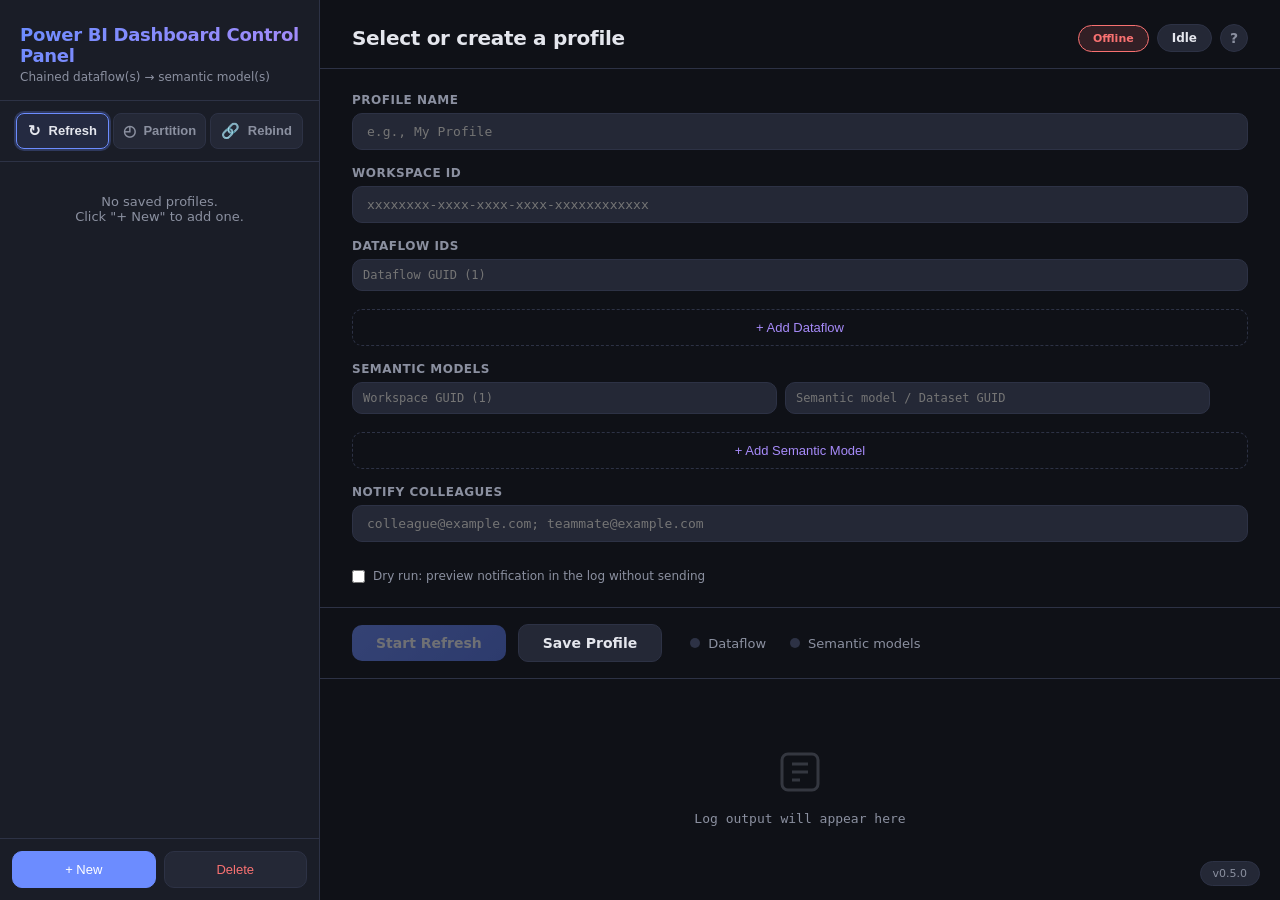
==== index.html @ 2ff7e124 "Initial release: Power BI refresh and rebind control panel Local control panel for Power BI workspac" ====
<!DOCTYPE html>
<html lang="en">
<head>
<meta charset="UTF-8">
<meta name="viewport" content="width=device-width, initial-scale=1.0">
<title>Power BI Dashboard Control Panel</title>
<link rel="icon" type="image/png" sizes="32x32" href="favicon.png">
<link rel="shortcut icon" href="favicon.ico">
<style>
  :root {
    --bg: #0f1117;
    --surface: #1a1d27;
    --surface2: #242836;
    --border: #2d3245;
    --text: #e4e6ed;
    --text2: #8b90a0;
    --accent: #6c8cff;
    --accent-glow: rgba(108,140,255,0.25);
    --accent2: #a78bfa;
    --accent2-glow: rgba(167,139,250,0.25);
    --green: #4ade80;
    --red: #f87171;
    --yellow: #fbbf24;
    --radius: 10px;
    --font: -apple-system, BlinkMacSystemFont, 'Segoe UI', system-ui, sans-serif;
  }
  * { margin:0; padding:0; box-sizing:border-box; }
  body {
    background: var(--bg); color: var(--text); font-family: var(--font);
    height: 100vh; display: flex; overflow: hidden;
  }

  /* Sidebar */
  .sidebar {
    width: 320px; background: var(--surface); border-right: 1px solid var(--border);
    display: flex; flex-direction: column; flex-shrink: 0;
  }
  .sidebar-header {
    padding: 24px 20px 16px; border-bottom: 1px solid var(--border);
  }
  .sidebar-header h1 {
    font-size: 18px; font-weight: 700; letter-spacing: -0.3px;
    background: linear-gradient(135deg, var(--accent), var(--accent2));
    -webkit-background-clip: text; -webkit-text-fill-color: transparent; background-clip: text;
  }
  .sidebar-header p { font-size: 12px; color: var(--text2); margin-top: 4px; }

  /* Tab toggle pills */
  .tab-toggle {
    display: flex; gap: 4px; padding: 12px 16px; border-bottom: 1px solid var(--border);
    background: var(--surface);
  }
  .tab-pill {
    flex: 1; padding: 8px 0; border-radius: 8px; border: 1px solid var(--border);
    background: var(--surface2); color: var(--text2); cursor: pointer;
    font-size: 13px; font-weight: 600; text-align: center;
    transition: all 0.2s;
  }
  .tab-pill:hover { border-color: var(--accent); color: var(--text); }
  .tab-pill.active {
    border-color: var(--accent); background: rgba(108,140,255,0.12); color: var(--text);
    box-shadow: 0 0 0 2px var(--accent-glow);
  }
  .tab-pill.rebind.active {
    border-color: var(--accent2); background: rgba(167,139,250,0.12);
    box-shadow: 0 0 0 2px var(--accent2-glow);
  }
  .tab-pill.partition.active {
    border-color: var(--green); background: rgba(74,222,128,0.10); color: var(--text);
    box-shadow: 0 0 0 2px rgba(74,222,128,0.20);
  }
  .tab-pill .pill-icon { font-size: 15px; margin-right: 4px; vertical-align: -1px; }

  .profile-list {
    flex: 1; overflow-y: auto; padding: 12px;
  }
  .profile-card {
    background: var(--surface2); border: 1px solid var(--border); border-radius: var(--radius);
    padding: 14px; margin-bottom: 8px; cursor: pointer; transition: all 0.15s;
  }
  .profile-card:hover { border-color: var(--accent); background: #262b3a; }
  .profile-card.selected { border-color: var(--accent); box-shadow: 0 0 0 2px var(--accent-glow); }
  .profile-card .name { font-weight: 600; font-size: 14px; margin-bottom: 6px; }
  .profile-card .ids { font-size: 11px; color: var(--text2); font-family: 'SF Mono', 'Consolas', monospace; }
  .profile-card .ids span { display: block; overflow: hidden; text-overflow: ellipsis; }

  .sidebar-actions { padding: 12px; border-top: 1px solid var(--border); display: flex; gap: 8px; }
  .sidebar-actions button {
    flex: 1; padding: 10px; border: 1px solid var(--border); border-radius: var(--radius);
    background: var(--surface2); color: var(--text); cursor: pointer; font-size: 13px; font-weight: 500;
    transition: all 0.15s;
  }
  .sidebar-actions button:hover { border-color: var(--accent); }
  .sidebar-actions button.primary { background: var(--accent); border-color: var(--accent); color: #fff; }
  .sidebar-actions button.primary:hover { filter: brightness(1.1); }
  .sidebar-actions button.danger { color: var(--red); }
  .sidebar-actions button.danger:hover { border-color: var(--red); background: rgba(248,113,113,0.1); }

  .sidebar-rebind-info {
    flex: 1; padding: 20px; color: var(--text2); font-size: 13px; line-height: 1.6;
    overflow-y: auto;
  }
  .sidebar-rebind-info h4 { color: var(--accent2); font-size: 13px; margin-bottom: 8px; text-transform: uppercase; letter-spacing: 0.5px; }
  .sidebar-rebind-info p { margin-bottom: 10px; }
  .sidebar-rebind-info code { background: var(--surface2); padding: 1px 5px; border-radius: 4px; font-size: 12px; }

  /* Main */
  .main {
    flex: 1; display: flex; flex-direction: column; overflow: hidden;
  }
  .main-header {
    padding: 24px 32px 16px; border-bottom: 1px solid var(--border);
    display: flex; align-items: center; justify-content: space-between;
  }
  .main-header h2 { font-size: 20px; font-weight: 600; letter-spacing: -0.3px; }
  .main-header.rebind h2 { color: var(--accent2); }
  .status-badge {
    padding: 6px 14px; border-radius: 20px; font-size: 12px; font-weight: 600;
    background: var(--surface2); border: 1px solid var(--border);
    transition: all 0.2s;
  }
  .status-badge.running { background: rgba(108,140,255,0.15); border-color: var(--accent); color: var(--accent); }
  .status-badge.done { background: rgba(74,222,128,0.15); border-color: var(--green); color: var(--green); }
  .status-badge.failed { background: rgba(248,113,113,0.15); border-color: var(--red); color: var(--red); }

  /* Auth banner */
  .auth-banner {
    padding: 12px 32px; background: rgba(248,113,113,0.1); border-bottom: 1px solid var(--red);
    color: var(--red); font-size: 13px; align-items: center; gap: 16px;
  }
  .auth-banner button {
    margin-left: auto; padding: 7px 12px; border-radius: 8px; border: 1px solid var(--red);
    background: transparent; color: var(--red); cursor: pointer; font-weight: 600;
  }
  .auth-banner button:hover { background: rgba(248,113,113,0.12); }
  .auth-banner button:disabled { opacity: 0.55; cursor: wait; }

  /* Form */
  .form-area {
    padding: 24px 32px; display: grid; grid-template-columns: 1fr 1fr; gap: 16px 24px;
    border-bottom: 1px solid var(--border);
  }
  .form-group { display: flex; flex-direction: column; gap: 6px; }
  .form-group.full { grid-column: 1 / -1; }
  .form-group label { font-size: 12px; font-weight: 600; color: var(--text2); text-transform: uppercase; letter-spacing: 0.5px; }
  .form-group input {
    padding: 10px 14px; background: var(--surface2); border: 1px solid var(--border);
    border-radius: var(--radius); color: var(--text); font-size: 13px;
    font-family: 'SF Mono','Consolas',monospace;
    transition: border-color 0.15s;
  }
  .form-group input:focus { outline: none; border-color: var(--accent); box-shadow: 0 0 0 3px var(--accent-glow); }
  .form-group input.invalid { border-color: var(--red); box-shadow: 0 0 0 3px rgba(248,113,113,0.2); }
  .form-group input.valid { border-color: var(--green); }
  .form-group textarea {
    min-height: 104px; resize: vertical; padding: 10px 14px; background: var(--surface2);
    border: 1px solid var(--border); border-radius: var(--radius); color: var(--text);
    font-size: 13px; font-family: 'SF Mono','Consolas',monospace;
  }
  .form-group textarea:focus { outline: none; border-color: var(--green); box-shadow: 0 0 0 3px rgba(74,222,128,0.15); }
  .partition-state { padding: 12px 32px; border-bottom: 1px solid var(--border); color: var(--text2); font-size: 12px; line-height: 1.55; }
  .partition-state strong { color: var(--text); }
  .form-group .field-error { font-size: 11px; color: var(--red); min-height: 15px; }
  .form-group select {
    padding: 10px 14px; background: var(--surface2); border: 1px solid var(--border);
    border-radius: var(--radius); color: var(--text); font-size: 13px;
    font-family: var(--font); transition: border-color 0.15s; cursor: pointer;
  }
  .form-group select:focus { outline: none; border-color: var(--accent2); box-shadow: 0 0 0 3px var(--accent2-glow); }

  /* Mapping rows */
  .mapping-row {
    display: grid; grid-template-columns: 120px 1fr 28px 1fr 36px; gap: 8px;
    align-items: start; padding: 12px; background: var(--surface2);
    border: 1px solid var(--border); border-radius: var(--radius);
    margin-bottom: 8px; transition: all 0.15s;
  }
  .mapping-row:hover { border-color: var(--accent2); }
  .mapping-row .form-group { gap: 4px; }
  .mapping-row .form-group label { font-size: 10px; }
  .mapping-row .form-group input { font-size: 12px; padding: 8px 10px; }
  .mapping-row .form-group select { font-size: 12px; padding: 8px 10px; }
  .btn-row-remove {
    width: 36px; height: 36px; align-self: center; margin-top: 16px;
    border: 1px solid var(--border); border-radius: var(--radius);
    background: var(--surface); color: var(--red); cursor: pointer;
    font-size: 16px; display: flex; align-items: center; justify-content: center;
    transition: all 0.15s;
  }
  .btn-row-remove:hover { border-color: var(--red); background: rgba(248,113,113,0.1); }
  .btn-row-swap {
    width: 28px; height: 28px; align-self: center; margin-top: 16px;
    border: 1px solid var(--border); border-radius: 6px;
    background: var(--surface); color: var(--accent2); cursor: pointer;
    font-size: 14px; display: flex; align-items: center; justify-content: center;
    transition: all 0.15s; padding: 0;
  }
  .btn-row-swap:hover { border-color: var(--accent2); background: rgba(167,139,250,0.12); }

  .btn-add-mapping {
    padding: 10px 18px; border: 1px dashed var(--border); border-radius: var(--radius);
    background: transparent; color: var(--accent2); cursor: pointer;
    font-size: 13px; font-weight: 500; transition: all 0.15s;
    width: 100%; text-align: center;
  }
  .btn-add-mapping:hover { border-color: var(--accent2); background: rgba(167,139,250,0.06); }

  /* Dataflow rows */
  .df-row {
    display: flex; gap: 8px; align-items: center; margin-bottom: 6px;
  }
  .df-row input {
    flex: 1; padding: 8px 10px; background: var(--surface2); border: 1px solid var(--border);
    border-radius: var(--radius); color: var(--text); font-size: 12px;
    font-family: 'SF Mono','Consolas',monospace;
    transition: border-color 0.15s;
  }
  .df-row input:focus { outline: none; border-color: var(--accent); box-shadow: 0 0 0 3px var(--accent-glow); }
  .df-row .btn-row-remove {
    width: 30px; height: 30px; margin-top: 0; flex-shrink: 0;
  }
  .semantic-row {
    display: grid; grid-template-columns: 1fr 1fr 30px; gap: 8px; align-items: center; margin-bottom: 6px;
  }
  .semantic-row input {
    min-width: 0; padding: 8px 10px; background: var(--surface2); border: 1px solid var(--border);
    border-radius: var(--radius); color: var(--text); font-size: 12px;
    font-family: 'SF Mono','Consolas',monospace; transition: border-color 0.15s;
  }
  .semantic-row input:focus { outline: none; border-color: var(--accent); box-shadow: 0 0 0 3px var(--accent-glow); }
  .semantic-row .btn-row-remove { width: 30px; height: 30px; margin-top: 0; }
  .check-row { display:flex; align-items:center; gap:8px; color:var(--text2); font-size:13px; }
  .check-row input { width:auto; padding:0; accent-color:var(--accent); }
  .refresh-item-status { padding: 0 32px 12px; border-bottom: 1px solid var(--border); }
  .refresh-item-status:empty { display:none; }
  .item-status-row { display:flex; align-items:center; gap:8px; padding:5px 0; color:var(--text2); font-size:12px; }
  .item-status-row .dot { width:8px; height:8px; border-radius:50%; background:var(--border); flex:none; }
  .item-status-row .dot.active { background:var(--accent); box-shadow:0 0 6px var(--accent); }
  .item-status-row .dot.done { background:var(--green); }
  .item-status-row .dot.failed { background:var(--red); }
  .email-warning { display:none; margin:12px 32px 0; padding:10px 12px; border:1px solid var(--yellow); border-radius:var(--radius); color:var(--yellow); background:rgba(251,191,36,0.08); font-size:12px; }

  /* Folder picker */
  .folder-picker {
    display: flex; gap: 10px; align-items: center;
  }
  .folder-picker input { flex: 1; }
  .btn-browse {
    padding: 10px 18px; border: 1px solid var(--accent2); border-radius: var(--radius);
    background: transparent; color: var(--accent2); cursor: pointer;
    font-size: 13px; font-weight: 500; transition: all 0.15s; white-space: nowrap;
  }
  .btn-browse:hover { background: rgba(167,139,250,0.1); }

  /* Controls */
  .controls {
    padding: 16px 32px; border-bottom: 1px solid var(--border);
    display: flex; gap: 12px; align-items: center;
  }
  .btn {
    padding: 10px 24px; border: none; border-radius: var(--radius); font-size: 14px;
    font-weight: 600; cursor: pointer; transition: all 0.15s; font-family: var(--font);
  }
  .btn-start {
    background: linear-gradient(135deg, var(--accent), #5b7aee);
    color: #fff; box-shadow: 0 4px 14px var(--accent-glow);
  }
  .btn-start:hover { transform: translateY(-1px); box-shadow: 0 6px 20px var(--accent-glow); }
  .btn-start:disabled { opacity: 0.4; cursor: not-allowed; transform: none; box-shadow: none; }

  .btn-rebind {
    background: linear-gradient(135deg, var(--accent2), #8b5cf6);
    color: #fff; box-shadow: 0 4px 14px var(--accent2-glow);
  }
  .btn-rebind:hover { transform: translateY(-1px); box-shadow: 0 6px 20px var(--accent2-glow); }
  .btn-rebind:disabled { opacity: 0.4; cursor: not-allowed; transform: none; box-shadow: none; }

  .btn-save { background: var(--surface2); color: var(--text); border: 1px solid var(--border); }
  .btn-save:hover { border-color: var(--accent); }
  .btn-save:disabled { opacity: 0.4; cursor: not-allowed; }

  .progress-row {
    display: flex; gap: 24px; margin-left: 16px;
  }
  .progress-step { display: flex; align-items: center; gap: 8px; font-size: 13px; color: var(--text2); }
  .progress-step .dot {
    width: 10px; height: 10px; border-radius: 50%; background: var(--border);
    transition: all 0.3s;
  }
  .progress-step .dot.active { background: var(--accent); box-shadow: 0 0 8px var(--accent); }
  .progress-step .dot.done { background: var(--green); box-shadow: 0 0 8px var(--green); }
  .progress-step .dot.failed { background: var(--red); }
  .progress-step.rebind-step .dot.active { background: var(--accent2); box-shadow: 0 0 8px var(--accent2); }

  /* Logs */
  .logs {
    flex: 1; overflow-y: auto; padding: 16px 32px;
    background: var(--bg); font-family: 'SF Mono','Consolas','Cascadia Code',monospace;
    font-size: 13px; line-height: 1.7;
  }
  .rebind-output {
    flex: 1; min-height: 0; overflow-y: auto;
  }
  #logsRebind {
    height: 240px; min-height: 120px; flex: none;
  }
  .rebind-log-resize-handle {
    flex: 0 0 10px; position: relative; cursor: ns-resize; touch-action: none;
  }
  .rebind-log-resize-handle::before {
    content: ''; position: absolute; left: 32px; right: 32px; top: 4px;
    height: 2px; border-radius: 2px; background: var(--border); transition: background 0.15s;
  }
  .rebind-log-resize-handle:hover::before,
  .rebind-log-resize-handle.dragging::before { background: var(--accent2); }
  .log-entry { display: flex; gap: 12px; padding: 2px 0; }
  .log-time { color: var(--text2); white-space: nowrap; }
  .log-text { color: var(--text); }
  .log-text.success { color: var(--green); }
  .log-text.error { color: var(--red); }
  .log-text.warn { color: var(--yellow); }
  .log-text.highlight { color: var(--accent2); }

  /* Plain-language result card (kept separate from the technical log) */
  .rebind-summary {
    display: none; margin: 6px 32px 18px; padding: 18px 20px;
    background: var(--surface); border: 1px solid var(--border); border-radius: var(--radius);
    box-shadow: 0 10px 30px rgba(0,0,0,0.2);
  }
  .rebind-summary.visible { display: block; }
  .rebind-summary.ready { border-color: var(--accent2); }
  .rebind-summary.success { border-color: var(--green); }
  .rebind-summary.warning { border-color: var(--yellow); }
  .rebind-summary.failed { border-color: var(--red); }
  .rebind-summary-header { display: flex; gap: 12px; align-items: flex-start; }
  .rebind-summary-icon { font-size: 22px; line-height: 1; }
  .rebind-summary h3 { font-size: 16px; margin-bottom: 4px; }
  .rebind-summary-message { color: var(--text2); font-size: 13px; line-height: 1.5; }
  .rebind-summary-stats {
    display: grid; grid-template-columns: repeat(4, minmax(110px, 1fr)); gap: 8px;
    margin-top: 14px;
  }
  .rebind-summary-stat { padding: 10px 12px; background: var(--surface2); border-radius: 8px; }
  .rebind-summary-stat strong { display: block; font-size: 17px; color: var(--text); }
  .rebind-summary-stat span { color: var(--text2); font-size: 11px; }
  .rebind-summary-details { margin-top: 12px; color: var(--text2); font-size: 12px; line-height: 1.6; }
  .rebind-summary-actions { display: flex; gap: 8px; margin-top: 14px; }
  .rebind-summary-actions button { padding: 9px 14px; border-radius: 8px; cursor: pointer; font-weight: 600; }
  .rebind-summary-actions .continue { background: var(--accent2); border: 1px solid var(--accent2); color: white; }
  .rebind-summary-actions .stop { background: transparent; border: 1px solid var(--border); color: var(--text); }
  .rebind-summary-actions button:disabled { opacity: 0.45; cursor: not-allowed; }

  .empty-state {
    display: flex; flex-direction: column; align-items: center; justify-content: center;
    height: 100%; color: var(--text2); gap: 12px;
  }
  .empty-state svg { opacity: 0.3; }

  /* MODAL */
  .modal-overlay {
    position: fixed; inset: 0; background: rgba(0,0,0,0.6); backdrop-filter: blur(4px);
    display: none; align-items: center; justify-content: center; z-index: 100;
  }
  .modal-overlay.open { display: flex; }
  .modal {
    background: var(--surface); border: 1px solid var(--border); border-radius: 14px;
    padding: 28px; width: 480px; max-width: 90vw; box-shadow: 0 20px 60px rgba(0,0,0,0.5);
  }
  .modal h3 { font-size: 18px; margin-bottom: 20px; }
  .modal .form-group { margin-bottom: 14px; }
  .modal .btn-row { display: flex; gap: 10px; justify-content: flex-end; margin-top: 20px; }
  .modal .warn-text { color: var(--yellow); font-size: 13px; margin-bottom: 12px; line-height: 1.5; }
  .modal .summary-stats { font-size: 13px; color: var(--text2); margin-bottom: 16px; line-height: 1.6; }
  .modal .summary-stats strong { color: var(--text); }

  /* Help button */
  .btn-help {
    width: 28px; height: 28px; border-radius: 50%; border: 1px solid var(--border);
    background: var(--surface2); color: var(--text2); cursor: pointer;
    font-size: 14px; font-weight: 700; font-family: var(--font);
    display: flex; align-items: center; justify-content: center;
    transition: all 0.15s;
  }
  .btn-help:hover { border-color: var(--accent); color: var(--text); background: #2d3345; }

  /* Version pill (bottom-right corner) */
  .version-pill {
    position: fixed; bottom: 14px; right: 20px; z-index: 50;
    padding: 5px 12px; border-radius: 14px;
    background: var(--surface2); border: 1px solid var(--border);
    color: var(--text2); font-size: 11px; font-family: var(--font);
    cursor: pointer; transition: all 0.2s;
    user-select: none;
  }
  .version-pill:hover { border-color: var(--accent2); color: var(--accent2); }

  /* Modal wider variant for help content */
  .modal-wide { width: 620px; max-width: 92vw; max-height: 80vh; overflow-y: auto; }
  .modal-wide h4 { color: var(--accent); font-size: 14px; margin: 16px 0 6px; text-transform: uppercase; letter-spacing: 0.5px; }
  .modal-wide h4:first-child { margin-top: 0; }
  .modal-wide p, .modal-wide li { font-size: 13px; color: var(--text2); line-height: 1.7; margin-bottom: 6px; }
  .modal-wide ul { padding-left: 18px; margin-bottom: 10px; }
  .modal-wide code { background: var(--surface2); padding: 1px 6px; border-radius: 4px; font-size: 12px; }
  .modal-wide .changelog-entry { margin-bottom: 10px; padding: 10px 14px; background: var(--surface2); border-radius: 8px; border: 1px solid var(--border); }
  .modal-wide .changelog-entry .ver { font-weight: 700; color: var(--accent2); font-size: 13px; }
  .modal-wide .changelog-entry .date { font-size: 11px; color: var(--text2); margin-left: 8px; }
  .modal-wide .changelog-entry ul { margin-top: 4px; }
</style>
</head>
<body>

<!-- Sidebar -->
<aside class="sidebar">
  <div class="sidebar-header">
    <h1>Power BI Dashboard Control Panel</h1>
    <p id="sidebarSubtitle">Chained dataflow(s) → semantic model(s)</p>
  </div>

  <!-- Tab toggle -->
  <div class="tab-toggle">
    <button class="tab-pill active" id="pillRefresh" onclick="switchTab('refresh')">
      <span class="pill-icon">&#x21BB;</span> Refresh
    </button>
    <button class="tab-pill partition" id="pillPartitionRefresh" onclick="switchTab('partition-refresh')">
      <span class="pill-icon">&#x25F4;</span> Partition
    </button>
    <button class="tab-pill rebind" id="pillRebind" onclick="switchTab('rebind')">
      <span class="pill-icon">&#x1F517;</span> Rebind
    </button>
  </div>

  <!-- Refresh mode: profile list -->
  <div class="profile-list" id="profileList"></div>

  <div class="profile-list" id="partitionRefreshProfileList" style="display:none;"></div>

  <!-- Rebind mode: profile list -->
  <div class="profile-list" id="rebindProfileList" style="display:none;"></div>

  <!-- Rebind mode: info panel -->
  <div class="sidebar-rebind-info" id="rebindInfo" style="display:none;">
    <h4>PBIP Rebind</h4>
    <p>Replace workspace, dataflow, and dataset GUIDs across all <code>.tmdl</code> and <code>.json</code> files in a local PBIP report folder.</p>
    <p><strong>Workflow:</strong></p>
    <p>1. Enter your old→new GUID mappings<br>
       2. Click <strong>Scan</strong> — sees what would change<br>
       3. Review the summary and choose whether to continue with <strong>Apply</strong></p>
    <p style="margin-top:12px;padding:10px;background:rgba(248,113,113,0.08);border-radius:6px;border:1px solid rgba(248,113,113,0.2);">
      Changes are applied in-place. Ensure the project is under version control.
    </p>
  </div>

  <div class="sidebar-actions" id="sidebarActions">
    <button class="primary" onclick="openNewProfile()">+ New</button>
    <button class="danger" onclick="deleteProfile()" id="btnDelete" disabled>Delete</button>
  </div>

  <div class="sidebar-actions" id="partitionRefreshSidebarActions" style="display:none;">
    <button class="primary" onclick="newPartitionRefreshProfile()">+ New</button>
    <button class="danger" onclick="deletePartitionRefreshProfile()" id="btnDeletePartitionRefresh" disabled>Delete</button>
  </div>

  <div class="sidebar-actions" id="rebindSidebarActions" style="display:none;">
    <button class="primary" onclick="openNewRebindProfile()">+ New</button>
    <button class="danger" onclick="deleteRebindProfile()" id="btnDeleteRebind" disabled>Delete</button>
  </div>
</aside>

<!-- Main -->
<main class="main">
  <div class="main-header" id="mainHeader">
    <h2 id="pageTitle">Select or create a profile</h2>
    <div style="display:flex;gap:8px;align-items:center;">
      <span class="status-badge" id="authBadge" style="font-size:11px;">Checking...</span>
      <span class="status-badge" id="statusBadge">Idle</span>
      <button class="btn-help" onclick="openHelp()" title="Справка">?</button>
    </div>
  </div>

  <div class="auth-banner" id="authBanner" style="display:none;">
    <span id="authMessage">&#x26A0; Refresh and Partition Refresh require authentication. Rebind does not.</span>
    <button id="btnAuth" onclick="authenticateRefresh()">Authenticate for Refresh</button>
  </div>

  <!-- Refresh mode form -->
  <div class="form-area" id="formRefresh">
    <div class="form-group full">
      <label>Profile name</label>
      <input type="text" id="profileName" placeholder="e.g., My Profile">
    </div>
    <div class="form-group full">
      <label>Workspace ID</label>
      <input type="text" id="workspaceId" placeholder="xxxxxxxx-xxxx-xxxx-xxxx-xxxxxxxxxxxx">
    </div>
    <div class="form-group full">
      <label>Dataflow IDs</label>
      <div id="dfList"></div>
      <button class="btn-add-mapping" onclick="addDataflow()" style="margin-top:6px;">+ Add Dataflow</button>
    </div>
    <div class="form-group full">
      <label>Semantic models</label>
      <div id="semanticModelList"></div>
      <button class="btn-add-mapping" onclick="addSemanticModel()" style="margin-top:6px;">+ Add Semantic Model</button>
    </div>
    <div class="form-group full">
      <label>Notify colleagues</label>
      <input type="text" id="notifyEmails" placeholder="colleague@example.com; teammate@example.com" oninput="validateNotifyEmails(false)">
      <span class="field-error" id="notifyEmailsError"></span>
      <label class="check-row" style="text-transform:none;letter-spacing:0;font-weight:400;">
        <input type="checkbox" id="emailDryRun"> Dry run: preview notification in the log without sending
      </label>
    </div>
  </div>

  <div class="form-area" id="formPartitionRefresh" style="display:none;">
    <div class="form-group full">
      <label>Profile name</label>
      <input type="text" id="partitionProfileName" placeholder="e.g., Historical sales partitions">
    </div>
    <div class="form-group">
      <label>Workspace ID</label>
      <input type="text" id="partitionWorkspaceId" placeholder="xxxxxxxx-xxxx-xxxx-xxxx-xxxxxxxxxxxx">
    </div>
    <div class="form-group">
      <label>Semantic model / Dataset ID</label>
      <input type="text" id="partitionDatasetId" placeholder="xxxxxxxx-xxxx-xxxx-xxxx-xxxxxxxxxxxx">
    </div>
    <div class="form-group full">
      <label>Exact table name</label>
      <input type="text" id="partitionTableName" placeholder="Exact model table name">
    </div>
    <div class="form-group full">
      <label>Exact partition names (one per line)</label>
      <textarea id="partitionNames" placeholder="2022&#10;2023&#10;2024"></textarea>
      <span class="field-error">Names are sent exactly as entered. Blank and duplicate lines are rejected.</span>
    </div>
  </div>

  <!-- Rebind mode form -->
  <div class="form-area" id="formRebind" style="display:none;">
    <div class="form-group full">
      <label>Profile name</label>
      <input type="text" id="rebindProfileName" placeholder="e.g., MyProject dev → test">
    </div>
    <div class="form-group full">
      <label>Report folder path</label>
      <div class="folder-picker">
        <input type="text" id="reportPath" placeholder="C:\Projects\MyProject" style="flex:1;" oninput="onPathChange()">
      </div>
      <span class="field-error" id="pathError"></span>
    </div>

    <div class="form-group full">
      <label>ID Mappings</label>
      <div id="mappingList"></div>
      <button class="btn-add-mapping" onclick="addMapping()">+ Add Mapping</button>
    </div>
  </div>

  <!-- Refresh controls -->
  <div class="controls" id="controlsRefresh">
    <button class="btn btn-start" id="btnStart" onclick="startRefresh()" disabled>Start Refresh</button>
    <button class="btn btn-save" onclick="saveProfile()">Save Profile</button>
    <div class="progress-row" id="progressRow">
      <div class="progress-step">
        <span class="dot" id="dotDataflow"></span> Dataflow
      </div>
      <div class="progress-step">
        <span class="dot" id="dotDataset"></span> Semantic models
      </div>
    </div>
  </div>
  <div class="email-warning" id="emailWarning"></div>
  <div class="refresh-item-status" id="semanticStatusList"></div>

  <div class="controls" id="controlsPartitionRefresh" style="display:none;">
    <button class="btn btn-start" id="btnStartPartitionRefresh" onclick="startPartitionRefresh()">Start Partition Refresh</button>
    <button class="btn btn-save" onclick="savePartitionRefreshProfile()">Save Profile</button>
    <button class="btn btn-save" onclick="loadPartitionRefreshHistory()">Refresh History</button>
  </div>

  <div class="partition-state" id="partitionRefreshState" style="display:none;">
    No partition refresh request has been loaded. Status checks use GET and never resubmit.
  </div>

  <!-- Rebind controls -->
  <div class="controls" id="controlsRebind" style="display:none;">
    <button class="btn btn-rebind" id="btnScan" onclick="startScan()" disabled>Scan</button>
    <button class="btn btn-rebind" id="btnApply" onclick="startApply()" disabled>Apply</button>
    <button class="btn btn-save" onclick="saveRebindProfile()">Save Profile</button>
    <div class="progress-row">
      <div class="progress-step rebind-step">
        <span class="dot" id="dotScan"></span> Scan
      </div>
      <div class="progress-step rebind-step">
        <span class="dot" id="dotReplace"></span> Replace
      </div>
      <div class="progress-step rebind-step">
        <span class="dot" id="dotVerify"></span> Verify
      </div>
    </div>
  </div>

  <!-- Log panel: Refresh -->
  <div class="logs" id="logsRefresh">
    <div class="empty-state">
      <svg width="48" height="48" viewBox="0 0 24 24" fill="none" stroke="currentColor" stroke-width="1.5"><rect x="3" y="3" width="18" height="18" rx="3"/><line x1="8" y1="8" x2="16" y2="8"/><line x1="8" y1="12" x2="16" y2="12"/><line x1="8" y1="16" x2="12" y2="16"/></svg>
      <span>Log output will appear here</span>
    </div>
  </div>
  <div class="logs" id="logsPartitionRefresh" style="display:none;">
    <div class="empty-state"><span>Partition refresh status and history will appear here</span></div>
  </div>
  <!-- Log panel: Rebind -->
  <div class="rebind-output" id="rebindOutput" style="display:none;">
    <div class="logs" id="logsRebind">
      <div class="empty-state">
        <svg width="48" height="48" viewBox="0 0 24 24" fill="none" stroke="currentColor" stroke-width="1.5"><rect x="3" y="3" width="18" height="18" rx="3"/><line x1="8" y1="8" x2="16" y2="8"/><line x1="8" y1="12" x2="16" y2="12"/><line x1="8" y1="16" x2="12" y2="16"/></svg>
        <span>Log output will appear here</span>
      </div>
    </div>
    <div class="rebind-log-resize-handle" id="rebindLogResizeHandle" role="separator" aria-orientation="horizontal" aria-label="Resize Rebind log"></div>
    <section class="rebind-summary" id="rebindSummary" aria-live="polite">
      <div class="rebind-summary-header">
        <div class="rebind-summary-icon" id="rebindSummaryIcon"></div>
        <div>
          <h3 id="rebindSummaryTitle"></h3>
          <div class="rebind-summary-message" id="rebindSummaryMessage"></div>
        </div>
      </div>
      <div class="rebind-summary-stats" id="rebindSummaryStats"></div>
      <div class="rebind-summary-details" id="rebindSummaryDetails"></div>
      <div class="rebind-summary-actions">
        <button class="continue" id="btnSummaryApply" onclick="startApply()">Continue with Apply</button>
        <button class="stop" id="btnSummaryStop" onclick="declineRebind()">Do not continue</button>
        <button class="stop" id="btnSummaryReset" onclick="resetRebindWorkflow()" style="display:none;">Run another scan</button>
      </div>
    </section>
  </div>
</main>

<!-- Version pill (bottom-right) -->
<div class="version-pill" onclick="openVersion()" title="Версии и изменения">v0.5.0</div>

<!-- Version / Changelog Modal -->
<div class="modal-overlay" id="modalVersion">
  <div class="modal modal-wide">
    <h3>📋 Версии и изменения</h3>
    <div class="changelog-entry">
      <span class="ver">v0.5.0</span><span class="date">21 сентября 2026</span>
      <ul>
        <li>Refresh поддерживает несколько семантических моделей с отдельным статусом каждой</li>
        <li>Добавлены итоговые email-уведомления через Power Automate и безопасный dry run</li>
      </ul>
    </div>
    <div class="changelog-entry">
      <span class="ver">v0.4.0</span><span class="date">4 августа 2026</span>
      <ul>
        <li>Добавлена независимая вкладка Partition Refresh для Enhanced Refresh точных исторических партиций</li>
        <li>Статус принятого запроса и история проверяются без повторной отправки</li>
      </ul>
    </div>
    <div class="changelog-entry">
      <span class="ver">v0.3.0</span><span class="date">14 июля 2026</span>
      <ul>
        <li>Rebind и браузер запускаются без входа; аутентификация требуется только для Refresh</li>
        <li>После Scan и Apply показывается понятное резюме с явным выбором продолжить или остановиться</li>
        <li>Добавлена защита от применения изменённых после Scan параметров и параллельных запусков</li>
      </ul>
    </div>
    <div class="changelog-entry">
      <span class="ver">v0.2.0</span><span class="date">22 июня 2026</span>
      <ul>
        <li>Раздельные логи для вкладок Refresh и Rebind — каждая вкладка ведёт свой журнал</li>
        <li>Исправлено зависание логов при переключении между вкладками во время выполнения задач</li>
        <li>Добавлена кнопка справки (<strong>?</strong>) и окно версий (это окно)</li>
        <li>Справка и описание версий на русском языке</li>
      </ul>
    </div>
    <div class="changelog-entry">
      <span class="ver">v0.1.0</span><span class="date">май 2026</span>
      <ul>
        <li>Первая версия панели управления</li>
        <li><strong>Refresh</strong> — цепочка обновлений Dataflow → Semantic models через Power BI REST API</li>
        <li>Аутентификация через MSAL.PS (Device Code)</li>
      </ul>
    </div>
    <div class="btn-row">
      <button class="btn btn-save" onclick="closeModal('modalVersion')">Закрыть</button>
    </div>
    <div style="margin-top:14px;padding-top:12px;border-top:1px solid var(--border);text-align:center;font-size:12px;color:var(--text2);">
      &copy; 2026 Alex Paraschakis
    </div>
  </div>
</div>

<!-- Help Modal -->
<div class="modal-overlay" id="modalHelp">
  <div class="modal modal-wide">
    <h3>❓ Справка</h3>
    <h4>Что это такое</h4>
    <p>Панель управления для двух независимых операций с Power BI / Fabric:</p>
    <ul>
      <li><strong>Refresh</strong> — обновление нескольких Dataflow, затем нескольких семантических моделей через Power BI REST API. Модели запускаются только после успешного завершения всех dataflow.</li>
      <li><strong>Rebind</strong> — замена GUID рабочих областей и dataflow в исходном коде PBIP-проекта. Сканирует <code>.tmdl</code> файлы семантической модели, находит старые GUID, заменяет на новые, и проверяет результат.</li>
    </ul>

    <h4>Вкладка Refresh</h4>
    <p><strong>Как работает цепочка Refresh:</strong></p>
    <ul>
      <li>Запуск всех dataflow одновременно</li>
      <li>Ожидание завершения всех (проверка каждые 30 секунд)</li>
      <li>После успешного завершения всех dataflow — параллельный запуск всех семантических моделей</li>
      <li>Каждая модель показывает собственный статус; ошибка одной не отменяет остальные</li>
      <li>Если заполнено Notify colleagues, после цепочки отправляется одно итоговое письмо через Power Automate</li>
      <li>Прогресс отображается точками: синяя = в процессе, зелёная = готово, красная = ошибка</li>
    </ul>
    <p><strong>Что нужно:</strong> доступ к рабочей области Power BI / Fabric (роль Member или выше), установленный модуль MSAL.PS.</p>
    <p><strong>Тайминги:</strong> статус dataflow и каждой семантической модели проверяется каждые <strong>30 секунд</strong>. Максимальное общее время ожидания — <strong>11 часов</strong>. Если за это время обновление не завершилось — таймаут и ошибка. Сами операции выполняются на стороне Fabric, так что время зависит от объёма данных и загрузки capacity.</p>

    <h4>Вкладка Rebind</h4>
    <p><strong>Двухшаговый процесс:</strong></p>
    <ul>
      <li><strong>Scan</strong> (только чтение) — находит все вхождения старых GUID в <code>.tmdl</code> и <code>.json</code> файлах. Показывает контекст для каждого совпадения. <em>Не изменяет проект.</em></li>
      <li><strong>Apply</strong> (замена + проверка) — заменяет старые GUID на новые во всех затронутых файлах, затем проверяет, что старых GUID не осталось.</li>
    </ul>
    <p><strong>Важно:</strong> после Scan просмотрите отдельное понятное резюме под техническим логом и выберите, продолжить Apply или остановиться. Изменения применяются на месте — убедитесь, что проект под версионным контролем.</p>

    <h4>Аутентификация</h4>
    <p>Сервер и браузер запускаются без входа. Только после нажатия <strong>«Authenticate for Refresh»</strong> сервер пытается получить токен доступа:</p>
    <ul>
      <li><strong>Кэш MSAL</strong> — если вы уже входили на этом компьютере, токен находится мгновенно</li>
      <li><strong>Файл .token</strong> — сохранённый токен с прошлого запуска</li>
      <li><strong>Device Code</strong> — если оба способа не сработали, в консоли появится код устройства. Откройте <code>https://login.microsoft.com/device</code> и введите код</li>
    </ul>
    <p>Вкладка <strong>Rebind не требует аутентификации или MSAL.PS</strong> — она работает только с локальными файлами.</p>

    <h4>Где что лежит</h4>
    <ul>
      <li><code>launch.bat</code> — запуск сервера (двойной клик)</li>
      <li><code>server.ps1</code> — HTTP-сервер и API-логика</li>
      <li><code>index.html</code> — веб-интерфейс</li>
      <li><code>profiles.json</code> — локальные сохранённые профили Refresh (не добавляйте в Git)</li>
      <li><code>rebind-profiles.json</code> — локальные сохранённые профили Rebind (не добавляйте в Git)</li>
      <li><code>_refresh-worker-template.ps1</code> — шаблон для генерации refresh worker</li>
      <li><code>logs/</code> — папка с логами ошибок</li>
    </ul>

    <h4>Типичные проблемы</h4>
    <ul>
      <li><strong>Браузер открывается, но страница не грузится</strong> — подождите 5 секунд, обновите страницу</li>
      <li><strong>«Not Authenticated» после входа</strong> — закройте консоль, запустите <code>launch.bat</code> заново</li>
      <li><strong>«Not Authenticated» на вкладке Rebind</strong> — нормально, Rebind не требует аутентификации</li>
      <li><strong>Ошибка «Dataflow refresh FAILED»</strong> — проверьте роль в рабочей области (нужен Member или выше)</li>
      <li><strong>Rebind: кнопка Apply неактивна</strong> — сначала выполните Scan и дождитесь «SCAN COMPLETE» в логах</li>
      <li><strong>Refresh: статус «Starting...» и ничего не происходит</strong> — проверьте <code>logs\worker-start.log</code></li>
      <li><strong>Порт 8765 занят</strong> — закройте другие экземпляры сервера</li>
    </ul>

    <div class="btn-row">
      <button class="btn btn-save" onclick="closeModal('modalHelp')">Закрыть</button>
    </div>
  </div>
</div>

<!-- New Profile Modal -->
<div class="modal-overlay" id="modalNew">
  <div class="modal">
    <h3>New Profile</h3>
    <div class="form-group">
      <label>Profile name</label>
      <input type="text" id="modalName" placeholder="e.g., My Profile">
    </div>
    <div class="btn-row">
      <button class="btn btn-save" onclick="closeModal('modalNew')">Cancel</button>
      <button class="btn btn-start" onclick="createProfile()">Create</button>
    </div>
  </div>
</div>

<script>
const API = window.location.origin;

let profiles = [];
let selectedId = null;
let pollingTimer = null;
let workerSeenRunning = false;
let currentTab = 'refresh';
let dataflows = [];   // array of {id, value} for multi-dataflow
let semanticModels = []; // array of {id, workspaceId, datasetId}
let mappings = [];
let scanResults = null;
let scanComplete = false;
let rebindPolling = null;
let rebindBusy = false;
let rebindProfiles = [];
let selectedRebindId = null;
let partitionRefreshProfiles = [];
let selectedPartitionRefreshId = null;
let partitionRefreshPolling = null;
let partitionRefreshSubmitting = false;

// ============================================================
// Init
// ============================================================
async function init() {
  initializeRebindLogResize();
  // Restore dataflows from localStorage
  const savedDfs = localStorage.getItem('refresh-dataflows');
  if (savedDfs) {
    try { dataflows = JSON.parse(savedDfs); } catch(e) { dataflows = []; }
  }
  if (dataflows.length === 0) { addDataflow(); }
  const savedModels = localStorage.getItem('refresh-semantic-models');
  if (savedModels) {
    try { semanticModels = JSON.parse(savedModels); } catch(e) { semanticModels = []; }
  }
  if (semanticModels.length === 0) { addSemanticModel(); }

  await loadProfiles();
  await loadPartitionRefreshProfiles();
  // Restore rebind state
  const savedMappings = localStorage.getItem('rebind-mappings');
  if (savedMappings) {
    try { mappings = JSON.parse(savedMappings); } catch(e) { mappings = []; }
  }
  if (mappings.length === 0) { addMapping(); addMapping(); }
  const savedPath = localStorage.getItem('rebind-path');
  if (savedPath) { document.getElementById('reportPath').value = savedPath; }
  await loadRebindProfiles();

  const lastTab = localStorage.getItem('dashboard-tab') || 'refresh';
  if (['refresh', 'partition-refresh', 'rebind'].includes(lastTab)) switchTabSilent(lastTab);

  const lastSelected = localStorage.getItem('refresh-dashboard-selected');
  if (lastSelected && profiles.find(p => p.name === lastSelected)) {
    selectProfile(lastSelected);
  }
  // Restore last selected rebind profile
  const lastRebind = localStorage.getItem('rebind-selected');
  if (lastRebind && rebindProfiles.find(p => p.name === lastRebind)) {
    selectRebindProfile(lastRebind);
  }
  const lastPartition = localStorage.getItem('partition-refresh-selected');
  if (lastPartition && partitionRefreshProfiles.find(p => p.name === lastPartition)) selectPartitionRefreshProfile(lastPartition);
  pollPartitionRefreshStatus();
  renderMappingList();
  updateTabUI();
}

async function checkAuth() {
  const badge = document.getElementById('authBadge');
  const banner = document.getElementById('authBanner');
  const message = document.getElementById('authMessage');
  const authButton = document.getElementById('btnAuth');
  try {
    const resp = await fetch(API + '/api/auth/status');
    const data = await resp.json();
    if (data.authenticated) {
      badge.textContent = 'Auth OK';
      badge.className = 'status-badge done';
      banner.style.display = 'none';
      document.getElementById('btnStart').disabled = false;
    } else {
      badge.textContent = 'Not Auth';
      badge.className = 'status-badge failed';
      if (data.msalAvailable === false) {
        message.textContent = 'Refresh authentication needs MSAL.PS. Rebind is fully available without it.';
        authButton.disabled = true;
        authButton.textContent = 'MSAL.PS not installed';
      } else {
        message.textContent = 'Refresh and Partition Refresh require authentication. Rebind does not.';
        authButton.disabled = false;
        authButton.textContent = 'Authenticate for Refresh';
      }
      banner.style.display = (currentTab === 'rebind') ? 'none' : 'flex';
      document.getElementById('btnStart').disabled = true;
    }
  } catch(e) {
    badge.textContent = 'Offline';
    badge.className = 'status-badge failed';
  }
}

async function authenticateRefresh() {
  const button = document.getElementById('btnAuth');
  const message = document.getElementById('authMessage');
  button.disabled = true;
  button.textContent = 'Waiting for sign-in...';
  message.innerHTML = 'Complete the device-code sign-in shown in the <strong>server console</strong>. The dashboard is already open and Rebind remains independent of this login.';
  try {
    const resp = await fetch(API + '/api/auth/login', { method: 'POST' });
    const data = await resp.json();
    if (!resp.ok || !data.ok) throw new Error(data.error || 'Authentication failed');
    await checkAuth();
  } catch (e) {
    message.textContent = 'Authentication failed: ' + e.message;
    button.disabled = false;
    button.textContent = 'Try authentication again';
  }
}

// ============================================================
// Tab switching
// ============================================================
function switchTab(tab) {
  // Keep polling alive for both tabs — each poller writes to its own log container.
  // Stopping polling on tab switch was the root cause of the log-freeze bug.
  resetDots();
  resetRebindDots();
  if (tab === 'rebind' && currentTab !== 'rebind') resetRebindLogHeight();
  currentTab = tab;
  localStorage.setItem('dashboard-tab', tab);
  updateTabUI();
}

function switchTabSilent(tab) {
  if (tab === 'rebind' && currentTab !== 'rebind') resetRebindLogHeight();
  currentTab = tab;
  updateTabUI();
}

function updateTabUI() {
  const pillR = document.getElementById('pillRefresh');
  const pillP = document.getElementById('pillPartitionRefresh');
  const pillB = document.getElementById('pillRebind');
  pillR.classList.toggle('active', currentTab === 'refresh');
  pillP.classList.toggle('active', currentTab === 'partition-refresh');
  pillB.classList.toggle('active', currentTab === 'rebind');

  document.getElementById('profileList').style.display = currentTab === 'refresh' ? '' : 'none';
  document.getElementById('partitionRefreshProfileList').style.display = currentTab === 'partition-refresh' ? '' : 'none';
  document.getElementById('rebindProfileList').style.display = currentTab === 'rebind' ? '' : 'none';
  document.getElementById('rebindInfo').style.display = currentTab === 'rebind' ? '' : 'none';
  document.getElementById('sidebarActions').style.display = currentTab === 'refresh' ? '' : 'none';
  document.getElementById('partitionRefreshSidebarActions').style.display = currentTab === 'partition-refresh' ? '' : 'none';
  document.getElementById('rebindSidebarActions').style.display = currentTab === 'rebind' ? '' : 'none';

  document.getElementById('formRefresh').style.display = currentTab === 'refresh' ? '' : 'none';
  document.getElementById('formPartitionRefresh').style.display = currentTab === 'partition-refresh' ? '' : 'none';
  document.getElementById('formRebind').style.display = currentTab === 'rebind' ? '' : 'none';
  document.getElementById('controlsRefresh').style.display = currentTab === 'refresh' ? '' : 'none';
  document.getElementById('controlsPartitionRefresh').style.display = currentTab === 'partition-refresh' ? '' : 'none';
  document.getElementById('controlsRebind').style.display = currentTab === 'rebind' ? '' : 'none';
  document.getElementById('partitionRefreshState').style.display = currentTab === 'partition-refresh' ? '' : 'none';

  // Separate log containers — show the active tab's log, hide the other
  document.getElementById('logsRefresh').style.display = currentTab === 'refresh' ? '' : 'none';
  document.getElementById('logsPartitionRefresh').style.display = currentTab === 'partition-refresh' ? '' : 'none';
  document.getElementById('rebindOutput').style.display = currentTab === 'rebind' ? '' : 'none';
  document.getElementById('semanticStatusList').style.display = currentTab === 'refresh' ? '' : 'none';
  const refreshEmailWarning = document.getElementById('emailWarning');
  refreshEmailWarning.style.display = currentTab === 'refresh' && refreshEmailWarning.textContent ? 'block' : 'none';
  document.getElementById('authBadge').style.display = currentTab === 'rebind' ? 'none' : '';

  // Auth banner only relevant for Refresh tab; on Rebind hide unconditionally
  if (currentTab === 'rebind') {
    document.getElementById('authBanner').style.display = 'none';
  } else if (currentTab === 'partition-refresh') {
    document.getElementById('sidebarSubtitle').textContent = 'Exact historical partition refresh';
    document.getElementById('pageTitle').textContent = selectedPartitionRefreshId || 'Partition Refresh';
    renderPartitionRefreshProfileList();
  } else {
    checkAuth();
  }
  // on Refresh tab: leave banner alone — checkAuth() owns its visibility

  const header = document.getElementById('mainHeader');
  header.classList.toggle('rebind', currentTab === 'rebind');

  if (currentTab === 'refresh') {
    document.getElementById('sidebarSubtitle').textContent = 'Chained dataflow(s) → semantic model(s)';
    document.getElementById('pageTitle').textContent = selectedId || 'Select or create a profile';
    renderDfList();
    renderSemanticModelList();
  } else {
    document.getElementById('sidebarSubtitle').textContent = 'GUID replacement in PBIP projects';
    document.getElementById('pageTitle').textContent = 'PBIP Rebind';
    renderRebindProfileList();
    updateRebindButtons();
  }
}

// ============================================================
// Profile list (refresh)
// ============================================================
async function loadProfiles() {
  try {
    const resp = await fetch(API + '/api/profiles');
    profiles = await resp.json();
    if (!Array.isArray(profiles)) profiles = [];
    // Normalize old format: DataflowId string -> DataflowIds array
    profiles.forEach(function(p) {
      if (!p.DataflowIds) {
        p.DataflowIds = p.DataflowId ? [p.DataflowId] : [];
        delete p.DataflowId;
      }
      if (!p.SemanticModels) {
        if (Array.isArray(p.DatasetIds)) {
          p.SemanticModels = p.DatasetIds.map(function(datasetId) { return { WorkspaceId: p.WorkspaceId || '', DatasetId: datasetId }; });
        } else {
          p.SemanticModels = p.DatasetId ? [{ WorkspaceId: p.WorkspaceId || '', DatasetId: p.DatasetId }] : [];
        }
      }
      p.NotifyEmails = p.NotifyEmails || '';
      p.EmailDryRun = p.EmailDryRun === true;
    });
    renderProfileList();
  } catch(e) { profiles = []; renderProfileList(); }
}

function renderProfileList() {
  const list = document.getElementById('profileList');
  if (profiles.length === 0) {
    list.innerHTML = '<div style="padding:20px;text-align:center;color:var(--text2);font-size:13px;">No saved profiles.<br>Click "+ New" to add one.</div>';
    return;
  }
  list.innerHTML = profiles.map((p, index) => `
    <div class="profile-card${selectedId === p.name ? ' selected' : ''}" onclick="selectProfileByIndex(${index})">
      <div class="name">${escHtml(p.name)}</div>
      <div class="ids">
        <span>WS: ${escHtml(p.WorkspaceId)}</span>
        <span>DF: ${(p.DataflowIds || []).length} dataflow(s)</span>
        <span>SM: ${(p.SemanticModels || []).length} model(s)</span>
      </div>
    </div>
  `).join('');
}

function selectProfileByIndex(index) {
  const profile = profiles[index];
  if (profile) selectProfile(profile.name);
}

function selectProfile(name) {
  selectedId = name;
  const p = profiles.find(x => x.name === name);
  if (!p) return;
  document.getElementById('profileName').value = p.name;
  document.getElementById('workspaceId').value = p.WorkspaceId;
  document.getElementById('notifyEmails').value = p.NotifyEmails || '';
  document.getElementById('emailDryRun').checked = p.EmailDryRun === true;
  validateNotifyEmails(false);
  // Populate dataflow list
  dataflows = (p.DataflowIds || []).map(function(df, i) {
    return { id: Date.now() + i, value: df };
  });
  if (dataflows.length === 0) { addDataflow(); }
  semanticModels = (p.SemanticModels || []).map(function(model, i) {
    return { id: Date.now() + 1000 + i, workspaceId: model.WorkspaceId || p.WorkspaceId || '', datasetId: model.DatasetId || '' };
  });
  if (semanticModels.length === 0) { addSemanticModel(); }
  persistDataflows();
  persistSemanticModels();
  renderDfList();
  renderSemanticModelList();
  document.getElementById('pageTitle').textContent = p.name;
  document.getElementById('btnDelete').disabled = false;
  localStorage.setItem('refresh-dashboard-selected', name);
  renderProfileList();
  updateTabUI();
}

// ============================================================
// Profile CRUD
// ============================================================
function openNewProfile() {
  document.getElementById('modalNew').classList.add('open');
  document.getElementById('modalName').focus();
  document.getElementById('modalName').value = '';
}

function closeModal(id) {
  document.getElementById(id).classList.remove('open');
}

function openVersion() {
  document.getElementById('modalVersion').classList.add('open');
}

function openHelp() {
  document.getElementById('modalHelp').classList.add('open');
}

async function createProfile() {
  const name = document.getElementById('modalName').value.trim();
  if (!name) return;
  if (profiles.find(p => p.name === name)) { alert('Profile with this name already exists.'); return; }
  const emailResult = validateNotifyEmails(true);
  if (!emailResult.valid) return;
  const modelResult = getSemanticModelValidation();
  if (!modelResult.valid) return alert('Every semantic model row must contain valid workspace and dataset GUIDs.');
  profiles.push({
    name: name,
    WorkspaceId: document.getElementById('workspaceId').value.trim() || '',
    DataflowIds: getValidDataflows(),
    SemanticModels: modelResult.models,
    NotifyEmails: emailResult.addresses.join(', '),
    EmailDryRun: document.getElementById('emailDryRun').checked
  });
  if (!(await saveProfilesToDisk())) return;
  selectProfile(name);
  closeModal('modalNew');
}

async function saveProfile() {
  const name = document.getElementById('profileName').value.trim();
  if (!name) return alert('Enter a profile name.');
  const emailResult = validateNotifyEmails(true);
  if (!emailResult.valid) return;
  const modelResult = getSemanticModelValidation();
  if (!modelResult.valid) return alert('Every semantic model row must contain valid workspace and dataset GUIDs.');
  const p = {
    name: name,
    WorkspaceId: document.getElementById('workspaceId').value.trim(),
    DataflowIds: getValidDataflows(),
    SemanticModels: modelResult.models,
    NotifyEmails: emailResult.addresses.join(', '),
    EmailDryRun: document.getElementById('emailDryRun').checked
  };
  const idx = profiles.findIndex(x => x.name === name);
  if (idx >= 0) profiles[idx] = p; else profiles.push(p);
  if (!(await saveProfilesToDisk())) return;
  selectProfile(name);
}

async function deleteProfile() {
  if (!selectedId) return;
  if (!confirm('Delete profile "' + selectedId + '"?')) return;
  profiles = profiles.filter(p => p.name !== selectedId);
  selectedId = null;
  document.getElementById('profileName').value = '';
  document.getElementById('workspaceId').value = '';
  document.getElementById('notifyEmails').value = '';
  document.getElementById('emailDryRun').checked = false;
  validateNotifyEmails(false);
  dataflows = []; addDataflow(); persistDataflows(); renderDfList();
  semanticModels = []; addSemanticModel(); persistSemanticModels(); renderSemanticModelList();
  document.getElementById('pageTitle').textContent = 'Select or create a profile';
  document.getElementById('btnDelete').disabled = true;
  await saveProfilesToDisk();
  renderProfileList();
}

async function saveProfilesToDisk() {
  const response = await fetch(API + '/api/profiles', {
    method: 'POST',
    headers: { 'Content-Type': 'application/json' },
    body: JSON.stringify(profiles)
  });
  const result = await response.json();
  if (!response.ok || !result.ok) { alert(result.error || 'Could not save profiles.'); return false; }
  renderProfileList();
  return true;
}

// ============================================================
// Dataflow list management
// ============================================================
function addDataflow() {
  const id = Date.now();
  dataflows.push({ id: id, value: '' });
  persistDataflows();
  renderDfList();
}

function removeDataflow(id) {
  if (dataflows.length <= 1) return;
  dataflows = dataflows.filter(function(d) { return d.id !== id; });
  persistDataflows();
  renderDfList();
}

function updateDfGuid(id, value) {
  const d = dataflows.find(function(x) { return x.id === id; });
  if (d) { d.value = value; persistDataflows(); }
}

function renderDfList() {
  const container = document.getElementById('dfList');
  container.innerHTML = dataflows.map(function(d, i) {
    return '<div class="df-row">' +
      '<input type="text" id="df_' + d.id + '" value="' + escHtml(d.value || '') + '" placeholder="Dataflow GUID (' + (i + 1) + ')" oninput="updateDfGuid(' + d.id + ',this.value)">' +
      (dataflows.length > 1 ? '<button class="btn-row-remove" onclick="removeDataflow(' + d.id + ')" title="Remove">&#x2715;</button>' : '') +
      '</div>';
  }).join('');
}

function getValidDataflows() {
  return dataflows.filter(function(d) {
    return d.value && isValidGuid(d.value);
  }).map(function(d) { return d.value; });
}

function persistDataflows() {
  localStorage.setItem('refresh-dataflows', JSON.stringify(dataflows));
}

// ============================================================
// Semantic model list and notification recipients
// ============================================================
function addSemanticModel() {
  const workspaceInput = document.getElementById('workspaceId');
  semanticModels.push({ id: Date.now() + Math.floor(Math.random() * 1000), workspaceId: workspaceInput ? workspaceInput.value.trim() : '', datasetId: '' });
  persistSemanticModels();
  renderSemanticModelList();
}

function removeSemanticModel(id) {
  if (semanticModels.length <= 1) return;
  semanticModels = semanticModels.filter(function(model) { return model.id !== id; });
  persistSemanticModels();
  renderSemanticModelList();
}

function updateSemanticModel(id, field, value) {
  const model = semanticModels.find(function(item) { return item.id === id; });
  if (model) { model[field] = value; persistSemanticModels(); }
}

function renderSemanticModelList() {
  const container = document.getElementById('semanticModelList');
  container.innerHTML = semanticModels.map(function(model, index) {
    return '<div class="semantic-row">' +
      '<input type="text" value="' + escHtml(model.workspaceId || '') + '" placeholder="Workspace GUID (' + (index + 1) + ')" oninput="updateSemanticModel(' + model.id + ',\'workspaceId\',this.value)">' +
      '<input type="text" value="' + escHtml(model.datasetId || '') + '" placeholder="Semantic model / Dataset GUID" oninput="updateSemanticModel(' + model.id + ',\'datasetId\',this.value)">' +
      (semanticModels.length > 1 ? '<button class="btn-row-remove" onclick="removeSemanticModel(' + model.id + ')" title="Remove">&#x2715;</button>' : '<span></span>') +
      '</div>';
  }).join('');
}

function getSemanticModelValidation() {
  const entered = semanticModels.map(function(model) {
    return { WorkspaceId: (model.workspaceId || '').trim(), DatasetId: (model.datasetId || '').trim() };
  }).filter(function(model) { return model.WorkspaceId || model.DatasetId; });
  const invalid = entered.some(function(model) { return !isValidGuid(model.WorkspaceId) || !isValidGuid(model.DatasetId); });
  return { valid: !invalid, models: entered.filter(function(model) { return isValidGuid(model.WorkspaceId) && isValidGuid(model.DatasetId); }) };
}

function getValidSemanticModels() {
  return getSemanticModelValidation().models;
}

function persistSemanticModels() {
  localStorage.setItem('refresh-semantic-models', JSON.stringify(semanticModels));
}

function parseNotifyEmails() {
  const raw = document.getElementById('notifyEmails').value;
  const parts = raw.split(/[;,]/).map(function(value) { return value.trim(); }).filter(Boolean);
  const addresses = [];
  const seen = {};
  const invalid = [];
  const emailPattern = /^[^\s@,;]+@[^\s@,;]+$/;
  parts.forEach(function(address) {
    if (!emailPattern.test(address)) { invalid.push(address); return; }
    const key = address.toLowerCase();
    if (!seen[key]) { seen[key] = true; addresses.push(address); }
  });
  return { valid: invalid.length === 0, addresses: addresses, invalid: invalid };
}

function validateNotifyEmails(normalize) {
  const result = parseNotifyEmails();
  const input = document.getElementById('notifyEmails');
  const error = document.getElementById('notifyEmailsError');
  input.classList.toggle('invalid', !result.valid);
  error.textContent = result.valid ? '' : 'Invalid email: ' + result.invalid.join(', ');
  if (result.valid && normalize) input.value = result.addresses.join(', ');
  return result;
}

function renderSemanticModelStatus(details) {
  const container = document.getElementById('semanticStatusList');
  container.innerHTML = (details || []).map(function(detail) {
    let cls = '';
    if (detail.status === 'Running') cls = 'active';
    else if (detail.status === 'Succeeded') cls = 'done';
    else if (detail.status === 'Failed') cls = 'failed';
    const errorText = detail.error ? ' — ' + detail.error : '';
    const label = (detail.name || detail.id || 'Semantic model') + ' — ' + (detail.workspaceName || detail.workspaceId || '') + ': ' + (detail.status || 'Pending') + errorText;
    return '<div class="item-status-row"><span class="dot ' + cls + '"></span><span>' + escHtml(label) + '</span></div>';
  }).join('');
}

// ============================================================
// Rebind profile management
// ============================================================
async function loadRebindProfiles() {
  try {
    const resp = await fetch(API + '/api/rebind-profiles');
    rebindProfiles = await resp.json();
    if (!Array.isArray(rebindProfiles)) rebindProfiles = [];
    renderRebindProfileList();
  } catch(e) { rebindProfiles = []; renderRebindProfileList(); }
}

function renderRebindProfileList() {
  const list = document.getElementById('rebindProfileList');
  const info = document.getElementById('rebindInfo');
  if (rebindProfiles.length === 0) {
    list.innerHTML = '<div style="padding:20px;text-align:center;color:var(--text2);font-size:13px;">No saved rebind profiles.<br>Fill in the form and click <strong>Save Profile</strong>.</div>';
    if (info && currentTab === 'rebind') info.style.display = '';
    return;
  }
  if (info && currentTab === 'rebind') info.style.display = 'none';
  list.innerHTML = rebindProfiles.map((p, index) => `
    <div class="profile-card${selectedRebindId === p.name ? ' selected' : ''}" onclick="selectRebindProfileByIndex(${index})" style="border-left:3px solid var(--accent2);">
      <div class="name">${escHtml(p.name)}</div>
      <div class="ids">
        <span>Path: ${escHtml(p.reportPath || '')}</span>
        <span>Mappings: ${(p.mappings || []).length}</span>
      </div>
    </div>
  `).join('');
}

function selectRebindProfileByIndex(index) {
  const profile = rebindProfiles[index];
  if (profile) selectRebindProfile(profile.name);
}

function selectRebindProfile(name) {
  invalidateRebindScan();
  selectedRebindId = name;
  localStorage.setItem('rebind-selected', name);
  const p = rebindProfiles.find(x => x.name === name);
  if (!p) return;
  document.getElementById('rebindProfileName').value = p.name || '';
  document.getElementById('reportPath').value = p.reportPath || '';
  mappings = p.mappings || [];
  if (mappings.length === 0) { addMapping(); addMapping(); }
  localStorage.setItem('rebind-path', p.reportPath || '');
  localStorage.setItem('rebind-mappings', JSON.stringify(mappings));
  persistMappings();
  renderMappingList();
  updateRebindButtons();
  document.getElementById('btnDeleteRebind').disabled = false;
  renderRebindProfileList();
}

async function saveRebindProfile() {
  const nameInput = document.getElementById('rebindProfileName');
  let name = nameInput.value.trim();
  if (!name) {
    name = 'Rebind-' + new Date().toISOString().slice(0,10);
    nameInput.value = name;
  }
  const reportPath = document.getElementById('reportPath').value.trim();

  // Save ALL non-empty mappings (even partial/invalid), so user data is never lost
  const allNonEmpty = mappings.filter(function(m) {
    return (m.fromId && m.fromId.trim()) || (m.toId && m.toId.trim());
  });
  if (allNonEmpty.length === 0 && mappings.length > 0 && !reportPath) {
    alert('Enter a report folder path and at least one Old/New GUID pair.');
    return;
  }

  const validMappings = getValidMappings();
  if (allNonEmpty.length > 0 && validMappings.length === 0) {
    if (!confirm('No mappings have valid GUIDs on both sides. Save anyway? Invalid mappings will be excluded from Scan.')) return;
  }

  const p = { name: name, reportPath: reportPath, mappings: allNonEmpty };
  const idx = rebindProfiles.findIndex(function(x) { return x.name === name; });
  if (idx >= 0) rebindProfiles[idx] = p; else rebindProfiles.push(p);
  selectedRebindId = name;
  localStorage.setItem('rebind-selected', name);
  await saveRebindProfilesToDisk();
  document.getElementById('btnDeleteRebind').disabled = false;
  renderRebindProfileList();
}

function openNewRebindProfile() {
  invalidateRebindScan();
  document.getElementById('rebindProfileName').value = '';
  document.getElementById('reportPath').value = '';
  mappings = [{ id: Date.now(), type: 'Workspace', fromId: '', toId: '' }];
  selectedRebindId = -1;
  localStorage.removeItem('rebind-selected');
  localStorage.removeItem('rebind-path');
  renderRebindProfileList();
  persistMappings();
  renderMappingList();
  document.getElementById('btnScan').disabled = true;
  document.getElementById('btnApply').disabled = true;
  document.getElementById('btnDeleteRebind').disabled = true;
  clearLogs();
}

async function deleteRebindProfile() {
  if (!selectedRebindId) return;
  if (!confirm('Delete rebind profile "' + selectedRebindId + '"?')) return;
  invalidateRebindScan();
  rebindProfiles = rebindProfiles.filter(function(p) { return p.name !== selectedRebindId; });
  selectedRebindId = null;
  document.getElementById('rebindProfileName').value = '';
  document.getElementById('reportPath').value = '';
  mappings = [{ id: Date.now(), type: 'Workspace', fromId: '', toId: '' }];
  localStorage.removeItem('rebind-selected');
  localStorage.removeItem('rebind-path');
  persistMappings(); renderMappingList(); updateRebindButtons();
  document.getElementById('btnDeleteRebind').disabled = true;
  await saveRebindProfilesToDisk();
  renderRebindProfileList();
}

async function saveRebindProfilesToDisk() {
  await fetch(API + '/api/rebind-profiles', {
    method: 'POST',
    headers: { 'Content-Type': 'application/json' },
    body: JSON.stringify(rebindProfiles)
  });
  renderRebindProfileList();
}

// ============================================================
// Partition Refresh profiles and operations
// ============================================================
async function loadPartitionRefreshProfiles() {
  try {
    const resp = await fetch(API + '/api/partition-refresh-profiles');
    partitionRefreshProfiles = await resp.json();
    if (!Array.isArray(partitionRefreshProfiles)) partitionRefreshProfiles = [];
  } catch (e) { partitionRefreshProfiles = []; }
  renderPartitionRefreshProfileList();
}

function renderPartitionRefreshProfileList() {
  const list = document.getElementById('partitionRefreshProfileList');
  if (!list) return;
  if (partitionRefreshProfiles.length === 0) {
    list.innerHTML = '<div style="padding:20px;text-align:center;color:var(--text2);font-size:13px;">No saved partition refresh profiles.</div>';
    return;
  }
  list.innerHTML = partitionRefreshProfiles.map(function(p, index) {
    return '<div class="profile-card' + (selectedPartitionRefreshId === p.name ? ' selected' : '') + '" onclick="selectPartitionRefreshProfileByIndex(' + index + ')" style="border-left:3px solid var(--green);">' +
      '<div class="name">' + escHtml(p.name) + '</div><div class="ids"><span>Table: ' + escHtml(p.TableName) + '</span><span>Partitions: ' + (p.Partitions || []).length + '</span></div></div>';
  }).join('');
}

function selectPartitionRefreshProfileByIndex(index) {
  const p = partitionRefreshProfiles[index];
  if (p) selectPartitionRefreshProfile(p.name);
}

function selectPartitionRefreshProfile(name) {
  const p = partitionRefreshProfiles.find(function(x) { return x.name === name; });
  if (!p) return;
  selectedPartitionRefreshId = name;
  localStorage.setItem('partition-refresh-selected', name);
  document.getElementById('partitionProfileName').value = p.name || '';
  document.getElementById('partitionWorkspaceId').value = p.WorkspaceId || '';
  document.getElementById('partitionDatasetId').value = p.DatasetId || '';
  document.getElementById('partitionTableName').value = p.TableName || '';
  document.getElementById('partitionNames').value = (p.Partitions || []).join('\n');
  document.getElementById('btnDeletePartitionRefresh').disabled = false;
  renderPartitionRefreshProfileList();
  if (currentTab === 'partition-refresh') document.getElementById('pageTitle').textContent = name;
}

function newPartitionRefreshProfile() {
  selectedPartitionRefreshId = null;
  localStorage.removeItem('partition-refresh-selected');
  ['partitionProfileName','partitionWorkspaceId','partitionDatasetId','partitionTableName','partitionNames'].forEach(function(id) { document.getElementById(id).value = ''; });
  document.getElementById('btnDeletePartitionRefresh').disabled = true;
  document.getElementById('pageTitle').textContent = 'Partition Refresh';
  renderPartitionRefreshProfileList();
}

function getPartitionRefreshForm() {
  const rawLines = document.getElementById('partitionNames').value.split(/\r?\n/);
  return {
    name: document.getElementById('partitionProfileName').value.trim(),
    WorkspaceId: document.getElementById('partitionWorkspaceId').value.trim(),
    DatasetId: document.getElementById('partitionDatasetId').value.trim(),
    TableName: document.getElementById('partitionTableName').value,
    Partitions: rawLines
  };
}

function validatePartitionRefreshForm(p) {
  if (!p.name) return 'Enter a profile name.';
  if (!isValidGuid(p.WorkspaceId)) return 'Workspace ID must be a valid GUID.';
  if (!isValidGuid(p.DatasetId)) return 'Dataset ID must be a valid GUID.';
  if (!p.TableName || !p.TableName.trim()) return 'Table name is required.';
  if (!p.Partitions.length || p.Partitions.some(function(x) { return !x || !x.trim(); })) return 'Every partition line must contain an exact partition name.';
  const normalized = p.Partitions.map(function(x) { return x.toLocaleLowerCase(); });
  if (new Set(normalized).size !== normalized.length) return 'Duplicate partition names are not allowed.';
  return '';
}

async function savePartitionRefreshProfile() {
  const p = getPartitionRefreshForm();
  const error = validatePartitionRefreshForm(p);
  if (error) return alert(error);
  const idx = partitionRefreshProfiles.findIndex(function(x) { return x.name === p.name; });
  if (idx >= 0) partitionRefreshProfiles[idx] = p; else partitionRefreshProfiles.push(p);
  const resp = await fetch(API + '/api/partition-refresh-profiles', { method: 'POST', headers: { 'Content-Type': 'application/json' }, body: JSON.stringify(partitionRefreshProfiles) });
  const result = await resp.json();
  if (!resp.ok || !result.ok) return alert(result.error || 'Could not save profile.');
  selectPartitionRefreshProfile(p.name);
}

async function deletePartitionRefreshProfile() {
  if (!selectedPartitionRefreshId || !confirm('Delete partition refresh profile "' + selectedPartitionRefreshId + '"?')) return;
  partitionRefreshProfiles = partitionRefreshProfiles.filter(function(p) { return p.name !== selectedPartitionRefreshId; });
  const resp = await fetch(API + '/api/partition-refresh-profiles', { method: 'POST', headers: { 'Content-Type': 'application/json' }, body: JSON.stringify(partitionRefreshProfiles) });
  if (!resp.ok) return alert('Could not delete profile.');
  newPartitionRefreshProfile();
}

function addPartitionRefreshLog(text, cls) {
  const el = document.getElementById('logsPartitionRefresh');
  if (el.querySelector('.empty-state')) el.innerHTML = '';
  const div = document.createElement('div');
  div.className = 'log-entry';
  div.innerHTML = '<span class="log-time">' + new Date().toLocaleTimeString('en-GB') + '</span><span class="log-text' + (cls ? ' ' + cls : '') + '">' + escHtml(text) + '</span>';
  el.appendChild(div); el.scrollTop = el.scrollHeight;
}

async function startPartitionRefresh() {
  if (partitionRefreshSubmitting) return;
  const p = getPartitionRefreshForm();
  const error = validatePartitionRefreshForm(p);
  if (error) return alert(error);
  const confirmation = 'REAL REMOTE REFRESH\n\nWorkspace ID: ' + p.WorkspaceId + '\nDataset ID: ' + p.DatasetId + '\nTable: ' + p.TableName +
    '\nPartitions:\n- ' + p.Partitions.join('\n- ') + '\n\nCommit mode: Transactional\nApply refresh policy: No\n\nSubmit this enhanced refresh now?';
  if (!confirm(confirmation)) return;
  partitionRefreshSubmitting = true;
  const button = document.getElementById('btnStartPartitionRefresh');
  button.disabled = true;
  try {
    const resp = await fetch(API + '/api/partition-refresh/start', { method: 'POST', headers: { 'Content-Type': 'application/json' }, body: JSON.stringify(p) });
    const result = await resp.json();
    if (!resp.ok || !result.ok) { addPartitionRefreshLog(result.error || 'Submission failed.', 'error'); return; }
    addPartitionRefreshLog('Accepted as request ' + result.requestId + '. Processing continues server-side.', 'success');
    pollPartitionRefreshStatus();
    if (partitionRefreshPolling) clearInterval(partitionRefreshPolling);
    partitionRefreshPolling = setInterval(pollPartitionRefreshStatus, 10000);
  } catch (e) { addPartitionRefreshLog('Connection error: ' + e.message, 'error'); }
  finally { partitionRefreshSubmitting = false; button.disabled = false; }
}

function renderPartitionRefreshState(state) {
  const attempts = arrayOf(state.attempts);
  const objects = arrayOf(state.objects);
  const objectHtml = objects.length ? '<br><strong>Partitions:</strong><br>' + objects.map(function(o) {
    return escHtml((o.table || state.tableName || '') + ' / ' + (o.partition || '') + ': ' + (o.status || o.extendedStatus || 'Unknown'));
  }).join('<br>') : '';
  const messages = arrayOf(state.messages).slice();
  attempts.forEach(function(attempt) {
    if (attempt && attempt.serviceExceptionJson) messages.push(attempt.serviceExceptionJson);
    if (attempt && Array.isArray(attempt.messages)) messages.push.apply(messages, attempt.messages);
  });
  const messageHtml = messages.length ? '<br><strong>Engine messages:</strong> ' + escHtml(JSON.stringify(messages)) : '';
  document.getElementById('partitionRefreshState').innerHTML =
    '<strong>Request ID:</strong> ' + escHtml(state.requestId || '') + '<br>' +
    '<strong>Submitted:</strong> ' + escHtml(state.submittedAt || '') + ' &nbsp; <strong>Status:</strong> ' + escHtml(state.status || '') +
    ' &nbsp; <strong>Extended:</strong> ' + escHtml(state.extendedStatus || '') + '<br>' +
    '<strong>Start:</strong> ' + escHtml(state.startTime || '') + ' &nbsp; <strong>End:</strong> ' + escHtml(state.endTime || '') +
    ' &nbsp; <strong>Attempts:</strong> ' + attempts.length + objectHtml + messageHtml +
    '<br>Checking status uses GET only. The accepted request continues in Power BI Service if this dashboard disconnects.';
}

async function pollPartitionRefreshStatus() {
  try {
    const resp = await fetch(API + '/api/partition-refresh/status');
    const result = await resp.json();
    const state = result.state || result;
    if (state && state.requestId) renderPartitionRefreshState(state);
    if (result.authenticationRequired) addPartitionRefreshLog(result.error, 'warn');
    if (state && !state.running && partitionRefreshPolling) { clearInterval(partitionRefreshPolling); partitionRefreshPolling = null; }
  } catch (e) { }
}

async function loadPartitionRefreshHistory() {
  const p = getPartitionRefreshForm();
  if (!isValidGuid(p.WorkspaceId) || !isValidGuid(p.DatasetId)) return alert('Enter valid workspace and dataset IDs first.');
  const url = API + '/api/partition-refresh/history?workspaceId=' + encodeURIComponent(p.WorkspaceId) + '&datasetId=' + encodeURIComponent(p.DatasetId);
  const resp = await fetch(url);
  const result = await resp.json();
  if (!resp.ok || !result.ok) return addPartitionRefreshLog(result.error || 'Could not load history.', 'error');
  addPartitionRefreshLog('Recent refresh history (GET only):', '');
  (result.value || []).forEach(function(item) { addPartitionRefreshLog((item.requestId || item.id || 'unknown') + ' | ' + (item.status || item.extendedStatus || 'Unknown') + ' | ' + (item.startTime || ''), ''); });
}

// ============================================================
// Refresh
// ============================================================
async function startRefresh() {
  const ws = document.getElementById('workspaceId').value.trim();
  const enteredDfs = dataflows.map(function(item) { return (item.value || '').trim(); }).filter(Boolean);
  const validDfs = getValidDataflows();
  const modelResult = getSemanticModelValidation();
  const emailResult = validateNotifyEmails(true);
  if (!isValidGuid(ws)) return alert('Enter a valid dataflow workspace ID.');
  if (validDfs.length === 0 || validDfs.length !== enteredDfs.length) return alert('Enter at least one dataflow and make every dataflow ID a valid GUID.');
  if (!modelResult.valid || modelResult.models.length === 0) return alert('Add at least one semantic model with valid workspace and dataset GUIDs.');
  if (!emailResult.valid) return alert('Correct the notification email addresses before starting.');

  document.getElementById('btnStart').disabled = true;
  workerSeenRunning = false;
  setStatus('Starting...', 'running');
  clearLogs();
  resetDots();
  document.getElementById('emailWarning').style.display = 'none';
  document.getElementById('emailWarning').textContent = '';
  renderSemanticModelStatus(modelResult.models.map(function(model) {
    return { id: model.DatasetId, workspaceId: model.WorkspaceId, status: 'Pending' };
  }));

  try {
    const resp = await fetch(API + '/api/refresh/start', {
      method: 'POST',
      headers: { 'Content-Type': 'application/json' },
      body: JSON.stringify({
        WorkspaceId: ws,
        DataflowIds: validDfs,
        SemanticModels: modelResult.models,
        NotificationRecipients: emailResult.addresses,
        EmailDryRun: document.getElementById('emailDryRun').checked
      })
    });
    const data = await resp.json();
    if (!data.ok) {
      addLog('Failed to start: ' + (data.error || 'Unknown'), 'error');
      setStatus('Failed', 'failed');
      document.getElementById('btnStart').disabled = false;
      return;
    }
    startPolling();
  } catch(e) {
    addLog('Connection error: ' + e.message, 'error');
    setStatus('Error', 'failed');
    document.getElementById('btnStart').disabled = false;
  }
}

function startPolling() {
  if (pollingTimer) clearInterval(pollingTimer);
  pollingTimer = setInterval(pollStatus, 2000);
}

async function pollStatus() {
  try {
    const resp = await fetch(API + '/api/refresh/status');
    const state = await resp.json();

    // Render logs — always to Refresh container (polling continues even if Rebind tab active)
    if (state.logs && state.logs.length > 0) {
      const logsEl = document.getElementById('logsRefresh');
      const currentCount = logsEl.querySelectorAll('.log-entry').length;
      for (let i = currentCount; i < state.logs.length; i++) {
        const entry = state.logs[i];
        let cls = '';
        if (entry.text.includes('ERROR') || entry.text.includes('FAILED')) cls = 'error';
        else if (entry.text.includes('completed') || entry.text.includes('SUCCESS')) cls = 'success';
        else if (entry.text.includes('WARNING')) cls = 'warn';
        const div = document.createElement('div');
        div.className = 'log-entry';
        div.innerHTML = '<span class="log-time">' + escHtml(entry.time) + '</span><span class="log-text' + (cls ? ' ' + cls : '') + '">' + escHtml(entry.text) + '</span>';
        logsEl.appendChild(div);
        logsEl.scrollTop = logsEl.scrollHeight;
      }
    }

    // Update dots
    updateDot('dotDataflow', state.dataflowStatus);
    updateDot('dotDataset', state.datasetStatus);
    renderSemanticModelStatus(state.semanticModelDetails || []);
    const emailWarning = document.getElementById('emailWarning');
    if (state.emailWarning) {
      emailWarning.textContent = state.emailWarning;
      emailWarning.style.display = currentTab === 'refresh' ? 'block' : 'none';
    } else {
      emailWarning.style.display = 'none';
      emailWarning.textContent = '';
    }

    // Update status badge
    if (state.running) {
      workerSeenRunning = true;
      setStatus('Running', 'running');
    } else if (state.result === 'Failed' || state.error) {
      setStatus('Failed', 'failed');
      stopPolling();
      document.getElementById('btnStart').disabled = false;
    } else if (state.result === 'Succeeded' || (state.dataflowStatus === 'Success' && state.datasetStatus === 'Completed')) {
      setStatus(state.emailWarning ? 'Done — email warning' : 'Done', 'done');
      stopPolling();
      document.getElementById('btnStart').disabled = false;
    } else if (!workerSeenRunning) {
      // Worker hasn't started yet — still initializing (or died silently)
      // Keep "Starting..." badge; if it stays too long, user will notice
      // After 10s of no worker activity, flag as likely dead
      setStatus('Starting...', 'running');
    } else {
      // Was running, now not — worker crashed without setting error
      setStatus('Worker died', 'failed');
      stopPolling();
      document.getElementById('btnStart').disabled = false;
      addLog('Worker process died unexpectedly. Check logs/refresh-worker-errors.log', 'error');
    }
  } catch(e) {
    // Server might be restarting
  }
}

function stopPolling() {
  if (pollingTimer) { clearInterval(pollingTimer); pollingTimer = null; }
}

// ============================================================
// Rebind — Mapping rows
// ============================================================
function addMapping() {
  invalidateRebindScan();
  const id = Date.now();
  mappings.push({ id: id, type: 'Workspace', fromId: '', toId: '' });
  persistMappings();
  renderMappingList();
  updateRebindButtons();
}

function removeMapping(id) {
  if (mappings.length <= 1) return;
  invalidateRebindScan();
  mappings = mappings.filter(function(m) { return m.id !== id; });
  persistMappings();
  renderMappingList();
  updateRebindButtons();
}

function renderMappingList() {
  const container = document.getElementById('mappingList');
  container.innerHTML = mappings.map(function(m, i) {
    const fromCls = m.fromId ? (isValidGuid(m.fromId) ? 'valid' : 'invalid') : '';
    const toCls = m.toId ? (isValidGuid(m.toId) ? 'valid' : 'invalid') : '';
    return '<div class="mapping-row">' +
      '<div class="form-group"><label>Type</label><select onchange="updateMappingType(' + m.id + ',this.value)">' +
      '<option value="Workspace"' + (m.type === 'Workspace' ? ' selected' : '') + '>Workspace</option>' +
      '<option value="Dataflow"' + (m.type === 'Dataflow' ? ' selected' : '') + '>Dataflow</option>' +
      '<option value="Dataset"' + (m.type === 'Dataset' ? ' selected' : '') + '>Dataset</option>' +
      '</select></div>' +
      '<div class="form-group"><label>Old GUID</label><input type="text" id="from_' + m.id + '" class="' + fromCls + '" value="' + escHtml(m.fromId || '') + '" placeholder="Old GUID" oninput="updateMappingGuid(' + m.id + ',\'from\',this.value)"></div>' +
      '<button class="btn-row-swap" onclick="swapMapping(' + m.id + ')" title="Swap Old ↔ New">⇄</button>' +
      '<div class="form-group"><label>New GUID</label><input type="text" id="to_' + m.id + '" class="' + toCls + '" value="' + escHtml(m.toId || '') + '" placeholder="New GUID" oninput="updateMappingGuid(' + m.id + ',\'to\',this.value)"></div>' +
      (mappings.length > 1 ? '<button class="btn-row-remove" onclick="removeMapping(' + m.id + ')" title="Remove">&#x2715;</button>' : '<div></div>') +
      '</div>';
  }).join('');
}

function swapMapping(id) {
  const m = mappings.find(function(x) { return x.id === id; });
  if (!m) return;
  invalidateRebindScan();
  const tmp = m.fromId;
  m.fromId = m.toId;
  m.toId = tmp;
  persistMappings();
  renderMappingList();
}

function updateMappingType(id, type) {
  invalidateRebindScan();
  const m = mappings.find(function(x) { return x.id === id; });
  if (m) { m.type = type; persistMappings(); }
}

function updateMappingGuid(id, field, value) {
  invalidateRebindScan();
  const m = mappings.find(function(x) { return x.id === id; });
  if (m) { m[field + 'Id'] = value; persistMappings(); }
  // Apply validation coloring
  const el = document.getElementById(field + '_' + id);
  if (el) {
    el.classList.remove('valid', 'invalid');
    if (value.trim() && !isValidGuid(value.trim())) {
      el.classList.add('invalid');
    } else if (value.trim() && isValidGuid(value.trim())) {
      el.classList.add('valid');
    }
  }
  updateRebindButtons();
}

function getValidMappings() {
  return mappings.filter(function(m) {
    return m.fromId && m.toId && isValidGuid(m.fromId) && isValidGuid(m.toId);
  });
}

function persistMappings() {
  localStorage.setItem('rebind-mappings', JSON.stringify(mappings));
}

function isValidGuid(s) {
  return /^[0-9a-f]{8}-[0-9a-f]{4}-[0-9a-f]{4}-[0-9a-f]{4}-[0-9a-f]{12}$/i.test(s);
}

function onPathChange() {
  invalidateRebindScan();
  const path = document.getElementById('reportPath').value.trim();
  const errEl = document.getElementById('pathError');
  errEl.textContent = '';
  if (path) {
    localStorage.setItem('rebind-path', path);
  }
  updateRebindButtons();
}

function updateRebindButtons() {
  const path = document.getElementById('reportPath').value.trim();
  const validMappings = getValidMappings();
  document.getElementById('btnScan').disabled = rebindBusy || !path || validMappings.length === 0;
  document.getElementById('btnApply').disabled = rebindBusy || !scanComplete;
}

function invalidateRebindScan() {
  if (rebindBusy) return;
  scanComplete = false;
  scanResults = null;
  const applyButton = document.getElementById('btnApply');
  if (applyButton) applyButton.disabled = true;
  hideRebindSummary();
}

// ============================================================
// Rebind — Scan (Phase 1)
// ============================================================
async function startScan() {
  const reportPath = document.getElementById('reportPath').value.trim();
  const validMappings = getValidMappings();
  if (rebindBusy || !reportPath || validMappings.length === 0) return;

  rebindBusy = true;
  scanComplete = false;
  scanResults = null;
  hideRebindSummary();
  updateRebindButtons();
  setStatus('Scanning...', 'running');
  clearLogs();
  resetRebindDots();
  updateRebindDot('dotScan', 'active');

  try {
    const resp = await fetch(API + '/api/rebind/scan', {
      method: 'POST',
      headers: { 'Content-Type': 'application/json' },
      body: JSON.stringify({
        ReportPath: reportPath,
        Mappings: validMappings.map(m => ({ Type: m.type, OldGuid: m.fromId.trim(), NewGuid: m.toId.trim() }))
      })
    });
    const data = await resp.json();
    if (!data.ok) {
      addLog('Scan failed: ' + (data.error || 'Unknown'), 'error');
      setStatus('Failed', 'failed');
      updateRebindDot('dotScan', 'failed');
      rebindBusy = false;
      updateRebindButtons();
      showRebindFailure('Scan could not start', data.error || 'Unknown error');
      return;
    }
    startRebindPolling('scan');
  } catch(e) {
    addLog('Connection error: ' + e.message, 'error');
    setStatus('Error', 'failed');
    updateRebindDot('dotScan', 'failed');
    rebindBusy = false;
    updateRebindButtons();
    showRebindFailure('Scan could not start', e.message);
  }
}

// ============================================================
// Rebind — Apply (Phase 2+3, no confirmation modal)
// ============================================================
async function startApply() {
  if (rebindBusy || !scanComplete) return;
  rebindBusy = true;
  hideRebindSummary();
  updateRebindButtons();
  setStatus('Applying...', 'running');
  clearLogs();  // Worker resets logs=@(); DOM must reset too
  resetRebindDots();
  updateRebindDot('dotScan', 'done');
  updateRebindDot('dotReplace', 'active');

  const reportPath = document.getElementById('reportPath').value.trim();
  const validMappings = getValidMappings();

  try {
    const resp = await fetch(API + '/api/rebind/apply', {
      method: 'POST',
      headers: { 'Content-Type': 'application/json' },
      body: JSON.stringify({
        ReportPath: reportPath,
        Mappings: validMappings.map(m => ({ Type: m.type, OldGuid: m.fromId.trim(), NewGuid: m.toId.trim() }))
      })
    });
    const data = await resp.json();
    if (!data.ok) {
      addLog('Apply failed: ' + (data.error || 'Unknown'), 'error');
      setStatus('Failed', 'failed');
      updateRebindDot('dotReplace', 'failed');
      rebindBusy = false;
      scanComplete = false;
      updateRebindButtons();
      showRebindFailure('Rebind was not applied', data.error || 'Unknown error');
      return;
    }
    startRebindPolling('apply');
  } catch(e) {
    addLog('Connection error: ' + e.message, 'error');
    setStatus('Error', 'failed');
    updateRebindDot('dotReplace', 'failed');
    rebindBusy = false;
    scanComplete = false;
    updateRebindButtons();
    showRebindFailure('Rebind was not applied', e.message);
  }
}

// ============================================================
// Rebind — Status polling
// ============================================================
function startRebindPolling(phase) {
  stopRebindPolling();
  rebindPolling = setInterval(function() { pollRebindStatus(phase); }, 1000);
  pollRebindStatus(phase);
}

function stopRebindPolling() {
  if (rebindPolling) { clearInterval(rebindPolling); rebindPolling = null; }
}

async function pollRebindStatus(expectedPhase) {
  try {
    const resp = await fetch(API + '/api/rebind/status');
    const state = await resp.json();

    // Render logs — always to Rebind container (polling continues even if Refresh tab active)
    if (state.logs && state.logs.length > 0) {
      const logsEl = document.getElementById('logsRebind');
      const currentCount = logsEl.querySelectorAll('.log-entry').length;
      for (let i = currentCount; i < state.logs.length; i++) {
        const entry = state.logs[i];
        let cls = '';
        if (entry.text.includes('SUCCESS') || entry.text.includes('OK:')) cls = 'success';
        else if (entry.text.includes('ERROR') || entry.text.includes('FAIL')) cls = 'error';
        else if (entry.text.includes('WARNING') || entry.text.includes('ambiguous') || entry.text.includes('already present')) cls = 'warn';
        else if (entry.text.includes('SCAN COMPLETE') || entry.text.includes('VERIFICATION')) cls = 'highlight';
        const div = document.createElement('div');
        div.className = 'log-entry';
        div.innerHTML = '<span class="log-time">' + escHtml(entry.time) + '</span><span class="log-text' + (cls ? ' ' + cls : '') + '">' + escHtml(entry.text) + '</span>';
        logsEl.appendChild(div);
        logsEl.scrollTop = logsEl.scrollHeight;
      }
    }

    // Update phase dots and buttons
    switch (state.phase) {
      case 'starting_scan':
      case 'scanning':
        updateRebindDot('dotScan', 'active');
        updateRebindDot('dotReplace', '');
        updateRebindDot('dotVerify', '');
        break;
      case 'scan_done':
        updateRebindDot('dotScan', 'done');
        updateRebindDot('dotReplace', '');
        updateRebindDot('dotVerify', '');
        rebindBusy = false;
        scanResults = state.scanResults;
        const totalHits = getScanTotalHits(scanResults);
        scanComplete = totalHits > 0;
        updateRebindButtons();
        setStatus('Scan complete', 'done');
        showScanSummary(scanResults);
        stopRebindPolling();
        break;
      case 'starting_apply':
      case 'replacing':
        updateRebindDot('dotScan', 'done');
        updateRebindDot('dotReplace', 'active');
        updateRebindDot('dotVerify', '');
        break;
      case 'verifying':
        updateRebindDot('dotScan', 'done');
        updateRebindDot('dotReplace', 'done');
        updateRebindDot('dotVerify', 'active');
        break;
      case 'done':
        updateRebindDot('dotScan', 'done');
        updateRebindDot('dotReplace', 'done');
        updateRebindDot('dotVerify', 'done');
        setStatus('Done', 'done');
        rebindBusy = false;
        scanComplete = false;
        updateRebindButtons();
        showApplySummary(state.applyResults, true);
        stopRebindPolling();
        break;
      case 'failed':
        setStatus('Failed', 'failed');
        rebindBusy = false;
        scanComplete = false;
        updateRebindButtons();
        if (state.applyResults) showApplySummary(state.applyResults, false, state.error);
        else showRebindFailure(expectedPhase === 'apply' ? 'Rebind failed' : 'Scan failed', state.error || 'See the technical log for details.');
        stopRebindPolling();
        break;
    }
  } catch(e) {
    // Server might be restarting
  }
}

// ============================================================
// Rebind — plain-language summary and decision
// ============================================================
function arrayOf(value) {
  if (!value) return [];
  return Array.isArray(value) ? value : [value];
}

function getScanTotalHits(results) {
  return arrayOf(results && results.mappings).reduce(function(total, mapping) {
    return total + (Number(mapping.totalOccurrences) || 0);
  }, 0);
}

function setSummaryStats(items) {
  document.getElementById('rebindSummaryStats').innerHTML = items.map(function(item) {
    return '<div class="rebind-summary-stat"><strong>' + escHtml(String(item.value)) + '</strong><span>' + escHtml(item.label) + '</span></div>';
  }).join('');
}

function showScanSummary(results) {
  const summary = document.getElementById('rebindSummary');
  const scanMappings = arrayOf(results && results.mappings);
  const totalHits = getScanTotalHits(results);
  const zeroHitMappings = scanMappings.filter(function(mapping) { return !Number(mapping.totalOccurrences); });
  const newGuidWarnings = arrayOf(results && results.newGuidPresence).length;
  const ambiguousWarnings = scanMappings.reduce(function(total, mapping) { return total + arrayOf(mapping.ambiguous).length; }, 0);
  const warningCount = zeroHitMappings.length + newGuidWarnings + ambiguousWarnings;

  summary.className = 'rebind-summary visible ' + (totalHits === 0 ? 'warning' : (warningCount > 0 ? 'warning' : 'ready'));
  document.getElementById('rebindSummaryIcon').textContent = totalHits === 0 ? '○' : (warningCount > 0 ? '⚠' : '✓');
  document.getElementById('rebindSummaryTitle').textContent = totalHits === 0 ? 'Nothing to rebind' : (warningCount > 0 ? 'Review before continuing' : 'Ready to apply');
  document.getElementById('rebindSummaryMessage').textContent = totalHits === 0
    ? 'Scan did not find any old GUID occurrences. No files have been changed, and Apply is disabled.'
    : 'Scan was read-only. Review this summary, then choose whether to apply the replacements.';

  setSummaryStats([
    { value: Number(results && results.targetFileCount) || 0, label: 'files inspected' },
    { value: Number(results && results.matchedFileCount) || 0, label: 'files containing old GUIDs' },
    { value: totalHits, label: 'replacements proposed' },
    { value: warningCount, label: 'items to review' }
  ]);

  const details = [];
  if (zeroHitMappings.length) details.push(zeroHitMappings.length + ' mapping(s) have no matches');
  if (newGuidWarnings) details.push(newGuidWarnings + ' new GUID occurrence(s) already exist');
  if (ambiguousWarnings) details.push(ambiguousWarnings + ' match(es) are in an unexpected JSON context');
  document.getElementById('rebindSummaryDetails').textContent = details.length
    ? details.join(' • ') + '. The technical log above has file-level details.'
    : 'No warnings were found. Apply will still verify that every old GUID was removed.';

  document.getElementById('btnSummaryApply').style.display = totalHits > 0 ? '' : 'none';
  document.getElementById('btnSummaryApply').disabled = totalHits <= 0;
  document.getElementById('btnSummaryStop').style.display = '';
  document.getElementById('btnSummaryReset').style.display = totalHits > 0 ? 'none' : '';
}

function showApplySummary(results, succeeded, errorMessage) {
  const summary = document.getElementById('rebindSummary');
  const filesChanged = arrayOf(results && results.filesChanged).length;
  const replacements = Number(results && results.totalReplacements) || 0;
  const mappingCount = arrayOf(results && results.mappings).length;
  const remainingByGuid = (results && results.verification && results.verification.oldGuidsRemaining) || {};
  const remaining = Object.keys(remainingByGuid).reduce(function(total, guid) { return total + arrayOf(remainingByGuid[guid]).length; }, 0);

  summary.className = 'rebind-summary visible ' + (succeeded ? 'success' : 'failed');
  document.getElementById('rebindSummaryIcon').textContent = succeeded ? '✓' : '✕';
  document.getElementById('rebindSummaryTitle').textContent = succeeded ? 'Rebind completed and verified' : 'Rebind needs attention';
  document.getElementById('rebindSummaryMessage').textContent = succeeded
    ? 'The requested replacements were written and no old GUIDs remain in the target files.'
    : (errorMessage || 'Verification found old GUIDs that remain. Review the technical log before trying again.');
  setSummaryStats([
    { value: filesChanged, label: 'files changed' },
    { value: replacements, label: 'replacements made' },
    { value: mappingCount, label: 'mappings processed' },
    { value: remaining, label: 'old-GUID locations remaining' }
  ]);
  document.getElementById('rebindSummaryDetails').textContent = succeeded
    ? 'Next step: open the PBIP project in Power BI Desktop and confirm that its connections work as expected.'
    : 'No automatic retry was attempted. Correct the issue shown in the log, then run a fresh Scan.';
  document.getElementById('btnSummaryApply').style.display = 'none';
  document.getElementById('btnSummaryStop').style.display = 'none';
  document.getElementById('btnSummaryReset').style.display = '';
}

function showRebindFailure(title, message) {
  const summary = document.getElementById('rebindSummary');
  summary.className = 'rebind-summary visible failed';
  document.getElementById('rebindSummaryIcon').textContent = '✕';
  document.getElementById('rebindSummaryTitle').textContent = title;
  document.getElementById('rebindSummaryMessage').textContent = message || 'See the technical log for details.';
  setSummaryStats([]);
  document.getElementById('rebindSummaryDetails').textContent = 'No further action was taken. Fix the input or reported error, then run Scan again.';
  document.getElementById('btnSummaryApply').style.display = 'none';
  document.getElementById('btnSummaryStop').style.display = 'none';
  document.getElementById('btnSummaryReset').style.display = '';
}

async function declineRebind() {
  try { await fetch(API + '/api/rebind/cancel', { method: 'POST' }); } catch (e) { }
  scanComplete = false;
  scanResults = null;
  updateRebindButtons();
  const summary = document.getElementById('rebindSummary');
  summary.className = 'rebind-summary visible warning';
  document.getElementById('rebindSummaryIcon').textContent = '■';
  document.getElementById('rebindSummaryTitle').textContent = 'Stopped — nothing was changed';
  document.getElementById('rebindSummaryMessage').textContent = 'You chose not to apply the scan results. Scan was read-only, so the PBIP project is unchanged.';
  document.getElementById('rebindSummaryDetails').textContent = 'You can adjust the path or mappings and run another Scan when ready.';
  document.getElementById('btnSummaryApply').style.display = 'none';
  document.getElementById('btnSummaryStop').style.display = 'none';
  document.getElementById('btnSummaryReset').style.display = '';
  setStatus('Not applied', '');
}

function resetRebindWorkflow() {
  rebindBusy = false;
  invalidateRebindScan();
  clearLogs();
  resetRebindDots();
  setStatus('Idle', '');
  updateRebindButtons();
}

function hideRebindSummary() {
  const summary = document.getElementById('rebindSummary');
  if (summary) summary.className = 'rebind-summary';
}

// ============================================================
// Rebind — Dot helpers
// ============================================================
function resetRebindDots() {
  ['dotScan','dotReplace','dotVerify'].forEach(id => {
    document.getElementById(id).className = 'dot';
  });
}

function updateRebindDot(id, status) {
  const el = document.getElementById(id);
  if (status === 'active') el.className = 'dot active';
  else if (status === 'done') el.className = 'dot done';
  else if (status === 'failed') el.className = 'dot failed';
  else el.className = 'dot';
}

// ============================================================
// UI helpers
// ============================================================
function setStatus(text, cls) {
  const badge = document.getElementById('statusBadge');
  badge.textContent = text;
  badge.className = 'status-badge ' + (cls || '');
}

function clearLogs() {
  const containerId = currentTab === 'refresh' ? 'logsRefresh' : (currentTab === 'partition-refresh' ? 'logsPartitionRefresh' : 'logsRebind');
  document.getElementById(containerId).innerHTML = '';
}

function resetRebindLogHeight() {
  const logs = document.getElementById('logsRebind');
  if (logs) logs.style.height = '';
}

function initializeRebindLogResize() {
  const handle = document.getElementById('rebindLogResizeHandle');
  const logs = document.getElementById('logsRebind');
  const output = document.getElementById('rebindOutput');
  if (!handle || !logs || !output) return;

  let startY = 0;
  let startHeight = 0;

  handle.addEventListener('pointerdown', function(event) {
    if (currentTab !== 'rebind') return;
    startY = event.clientY;
    startHeight = logs.getBoundingClientRect().height;
    handle.setPointerCapture(event.pointerId);
    handle.classList.add('dragging');
    event.preventDefault();
  });

  handle.addEventListener('pointermove', function(event) {
    if (!handle.hasPointerCapture(event.pointerId)) return;
    const minimumHeight = 120;
    const maximumHeight = Math.max(minimumHeight, output.clientHeight);
    const requestedHeight = startHeight + event.clientY - startY;
    const nextHeight = Math.min(maximumHeight, Math.max(minimumHeight, requestedHeight));
    logs.style.height = nextHeight + 'px';
  });

  function finishResize(event) {
    if (handle.hasPointerCapture(event.pointerId)) handle.releasePointerCapture(event.pointerId);
    handle.classList.remove('dragging');
  }

  handle.addEventListener('pointerup', finishResize);
  handle.addEventListener('pointercancel', finishResize);
}

function addLogEntry(time, text, cls) {
  const containerId = currentTab === 'refresh' ? 'logsRefresh' : (currentTab === 'partition-refresh' ? 'logsPartitionRefresh' : 'logsRebind');
  const el = document.getElementById(containerId);
  const div = document.createElement('div');
  div.className = 'log-entry';
  div.innerHTML = '<span class="log-time">' + escHtml(time) + '</span><span class="log-text' + (cls ? ' ' + cls : '') + '">' + escHtml(text) + '</span>';
  el.appendChild(div);
  el.scrollTop = el.scrollHeight;
}

function addLog(text, cls) {
  const now = new Date().toLocaleTimeString('en-GB', { hour: '2-digit', minute: '2-digit', second: '2-digit' });
  addLogEntry(now, text, cls);
}

function resetDots() {
  ['dotDataflow','dotDataset'].forEach(id => {
    document.getElementById(id).className = 'dot';
  });
  const semanticStatus = document.getElementById('semanticStatusList');
  if (semanticStatus) semanticStatus.innerHTML = '';
}

function updateDot(id, status) {
  const el = document.getElementById(id);
  const done = ['Success','Succeeded','Completed'];
  const fail = ['Failure','Failed','Cancelled','Disabled'];
  if (done.includes(status)) el.className = 'dot done';
  else if (fail.includes(status)) el.className = 'dot failed';
  else if (status && (status.indexOf('Running') === 0 || status.indexOf('InProgress') === 0)) el.className = 'dot active';
}

function escHtml(s) {
  return (s || '').replace(/&/g,'&amp;').replace(/</g,'&lt;').replace(/>/g,'&gt;').replace(/"/g,'&quot;');
}

init();
</script>
</body>
</html>
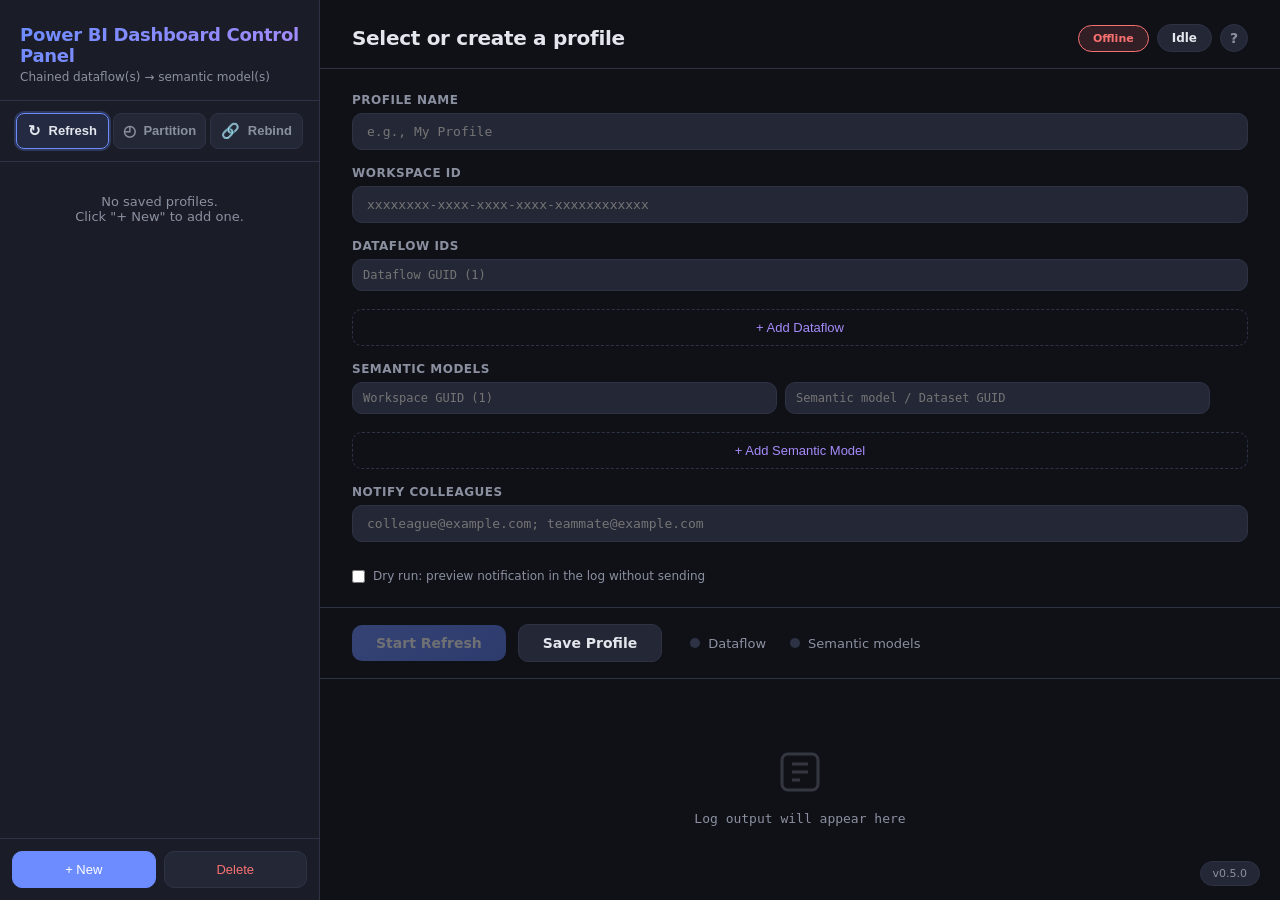
==== commit 977744fd: "fix: reconcile partition refresh status" ====
--- a/index.html
+++ b/index.html
@@ -799,6 +799,8 @@
 let selectedPartitionRefreshId = null;
 let partitionRefreshPolling = null;
 let partitionRefreshSubmitting = false;
+let partitionRefreshViewSuppressed = false;
+let partitionRefreshViewGeneration = 0;
 
 // ============================================================
 // Init
@@ -893,6 +895,7 @@
     const data = await resp.json();
     if (!resp.ok || !data.ok) throw new Error(data.error || 'Authentication failed');
     await checkAuth();
+    pollPartitionRefreshStatus();
   } catch (e) {
     message.textContent = 'Authentication failed: ' + e.message;
     button.disabled = false;
@@ -1458,14 +1461,24 @@
   document.getElementById('btnDeletePartitionRefresh').disabled = false;
   renderPartitionRefreshProfileList();
   if (currentTab === 'partition-refresh') document.getElementById('pageTitle').textContent = name;
+  if (partitionRefreshViewSuppressed) {
+    partitionRefreshViewSuppressed = false;
+    partitionRefreshViewGeneration++;
+    pollPartitionRefreshStatus();
+  }
 }
 
 function newPartitionRefreshProfile() {
+  partitionRefreshViewSuppressed = true;
+  partitionRefreshViewGeneration++;
+  if (partitionRefreshPolling) { clearInterval(partitionRefreshPolling); partitionRefreshPolling = null; }
   selectedPartitionRefreshId = null;
   localStorage.removeItem('partition-refresh-selected');
   ['partitionProfileName','partitionWorkspaceId','partitionDatasetId','partitionTableName','partitionNames'].forEach(function(id) { document.getElementById(id).value = ''; });
   document.getElementById('btnDeletePartitionRefresh').disabled = true;
   document.getElementById('pageTitle').textContent = 'Partition Refresh';
+  document.getElementById('partitionRefreshState').textContent = 'No partition refresh request has been loaded. Status checks use GET and never resubmit.';
+  document.getElementById('logsPartitionRefresh').innerHTML = '<div class="empty-state"><span>Partition refresh status and history will appear here</span></div>';
   renderPartitionRefreshProfileList();
 }
 
@@ -1536,9 +1549,9 @@
     const result = await resp.json();
     if (!resp.ok || !result.ok) { addPartitionRefreshLog(result.error || 'Submission failed.', 'error'); return; }
     addPartitionRefreshLog('Accepted as request ' + result.requestId + '. Processing continues server-side.', 'success');
+    partitionRefreshViewSuppressed = false;
+    partitionRefreshViewGeneration++;
     pollPartitionRefreshStatus();
-    if (partitionRefreshPolling) clearInterval(partitionRefreshPolling);
-    partitionRefreshPolling = setInterval(pollPartitionRefreshStatus, 10000);
   } catch (e) { addPartitionRefreshLog('Connection error: ' + e.message, 'error'); }
   finally { partitionRefreshSubmitting = false; button.disabled = false; }
 }
@@ -1555,23 +1568,37 @@
     if (attempt && Array.isArray(attempt.messages)) messages.push.apply(messages, attempt.messages);
   });
   const messageHtml = messages.length ? '<br><strong>Engine messages:</strong> ' + escHtml(JSON.stringify(messages)) : '';
+  const sourceHtml = state.statusSource === 'Refresh history' ? '<br>Final status from refresh history. Partition details are unavailable there.' : '';
   document.getElementById('partitionRefreshState').innerHTML =
     '<strong>Request ID:</strong> ' + escHtml(state.requestId || '') + '<br>' +
     '<strong>Submitted:</strong> ' + escHtml(state.submittedAt || '') + ' &nbsp; <strong>Status:</strong> ' + escHtml(state.status || '') +
     ' &nbsp; <strong>Extended:</strong> ' + escHtml(state.extendedStatus || '') + '<br>' +
     '<strong>Start:</strong> ' + escHtml(state.startTime || '') + ' &nbsp; <strong>End:</strong> ' + escHtml(state.endTime || '') +
-    ' &nbsp; <strong>Attempts:</strong> ' + attempts.length + objectHtml + messageHtml +
+    ' &nbsp; <strong>Attempts:</strong> ' + attempts.length + objectHtml + messageHtml + sourceHtml +
     '<br>Checking status uses GET only. The accepted request continues in Power BI Service if this dashboard disconnects.';
 }
 
 async function pollPartitionRefreshStatus() {
+  if (partitionRefreshViewSuppressed) return;
+  const generation = partitionRefreshViewGeneration;
   try {
     const resp = await fetch(API + '/api/partition-refresh/status');
     const result = await resp.json();
+    if (partitionRefreshViewSuppressed || generation !== partitionRefreshViewGeneration) return;
     const state = result.state || result;
     if (state && state.requestId) renderPartitionRefreshState(state);
-    if (result.authenticationRequired) addPartitionRefreshLog(result.error, 'warn');
-    if (state && !state.running && partitionRefreshPolling) { clearInterval(partitionRefreshPolling); partitionRefreshPolling = null; }
+    if (result.authenticationRequired) {
+      document.getElementById('partitionRefreshState').innerHTML += '<br><strong>Last known status. Authenticate to verify the current state.</strong>';
+      addPartitionRefreshLog(result.error, 'warn');
+      if (partitionRefreshPolling) { clearInterval(partitionRefreshPolling); partitionRefreshPolling = null; }
+    } else {
+      if (!resp.ok) document.getElementById('partitionRefreshState').innerHTML += '<br><strong>Status not verified: ' + escHtml(result.error || 'Service request failed.') + '</strong>';
+      if (state && state.running && !partitionRefreshPolling) {
+        partitionRefreshPolling = setInterval(pollPartitionRefreshStatus, 10000);
+      } else if (state && !state.running && partitionRefreshPolling) {
+        clearInterval(partitionRefreshPolling); partitionRefreshPolling = null;
+      }
+    }
   } catch (e) { }
 }
 
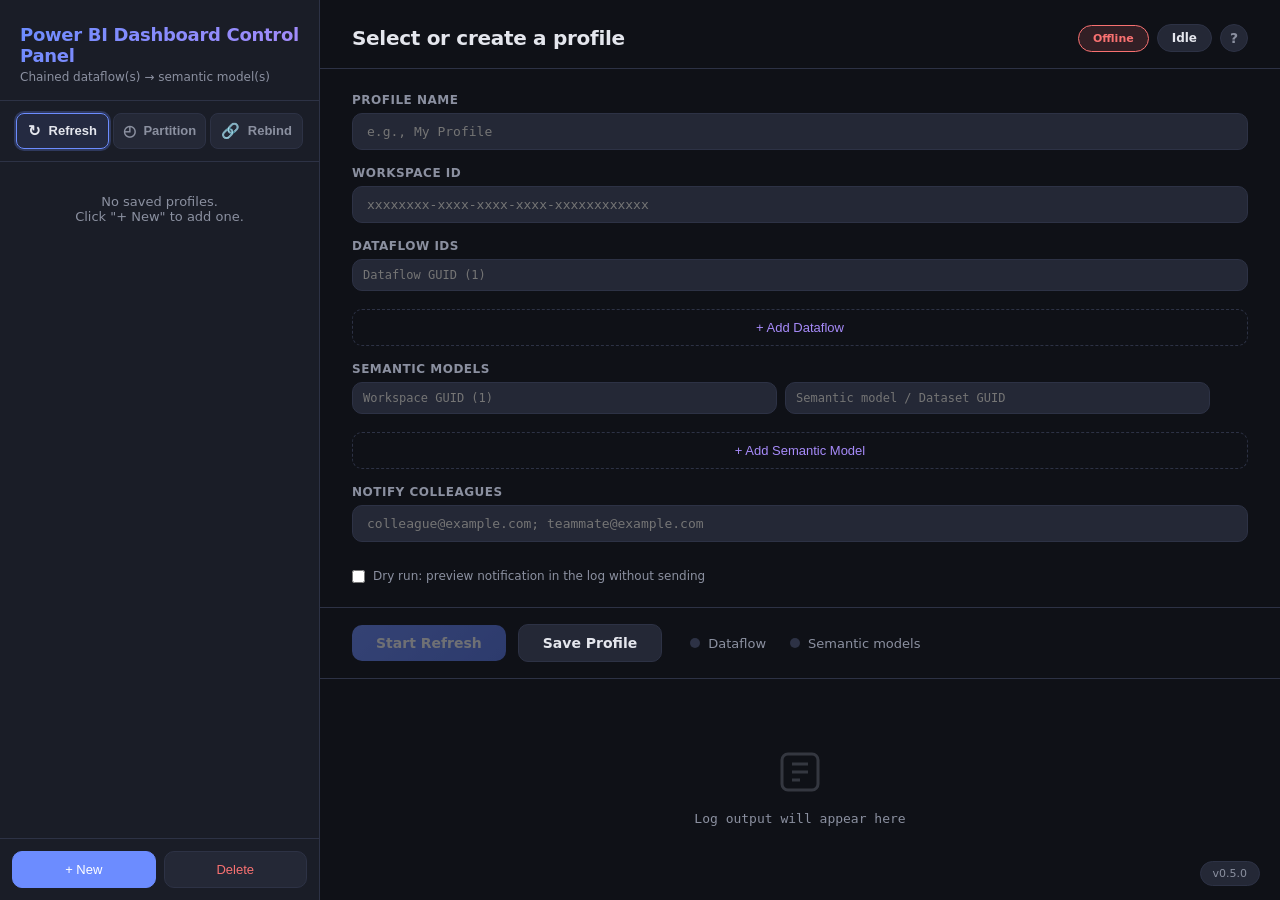
==== commit b97b8dd8: "feat: show last partition refresh check" ====
--- a/index.html
+++ b/index.html
@@ -801,6 +801,8 @@
 let partitionRefreshSubmitting = false;
 let partitionRefreshViewSuppressed = false;
 let partitionRefreshViewGeneration = 0;
+let partitionRefreshLastChecked = '';
+let partitionRefreshLastCheckedRequestId = '';
 
 // ============================================================
 // Init
@@ -1471,6 +1473,8 @@
 function newPartitionRefreshProfile() {
   partitionRefreshViewSuppressed = true;
   partitionRefreshViewGeneration++;
+  partitionRefreshLastChecked = '';
+  partitionRefreshLastCheckedRequestId = '';
   if (partitionRefreshPolling) { clearInterval(partitionRefreshPolling); partitionRefreshPolling = null; }
   selectedPartitionRefreshId = null;
   localStorage.removeItem('partition-refresh-selected');
@@ -1551,6 +1555,8 @@
     addPartitionRefreshLog('Accepted as request ' + result.requestId + '. Processing continues server-side.', 'success');
     partitionRefreshViewSuppressed = false;
     partitionRefreshViewGeneration++;
+    partitionRefreshLastChecked = '';
+    partitionRefreshLastCheckedRequestId = result.requestId;
     pollPartitionRefreshStatus();
   } catch (e) { addPartitionRefreshLog('Connection error: ' + e.message, 'error'); }
   finally { partitionRefreshSubmitting = false; button.disabled = false; }
@@ -1569,12 +1575,13 @@
   });
   const messageHtml = messages.length ? '<br><strong>Engine messages:</strong> ' + escHtml(JSON.stringify(messages)) : '';
   const sourceHtml = state.statusSource === 'Refresh history' ? '<br>Final status from refresh history. Partition details are unavailable there.' : '';
+  const checkedHtml = partitionRefreshLastChecked ? '<br><strong>Last checked:</strong> ' + escHtml(partitionRefreshLastChecked) : '';
   document.getElementById('partitionRefreshState').innerHTML =
     '<strong>Request ID:</strong> ' + escHtml(state.requestId || '') + '<br>' +
     '<strong>Submitted:</strong> ' + escHtml(state.submittedAt || '') + ' &nbsp; <strong>Status:</strong> ' + escHtml(state.status || '') +
     ' &nbsp; <strong>Extended:</strong> ' + escHtml(state.extendedStatus || '') + '<br>' +
     '<strong>Start:</strong> ' + escHtml(state.startTime || '') + ' &nbsp; <strong>End:</strong> ' + escHtml(state.endTime || '') +
-    ' &nbsp; <strong>Attempts:</strong> ' + attempts.length + objectHtml + messageHtml + sourceHtml +
+    ' &nbsp; <strong>Attempts:</strong> ' + attempts.length + objectHtml + messageHtml + sourceHtml + checkedHtml +
     '<br>Checking status uses GET only. The accepted request continues in Power BI Service if this dashboard disconnects.';
 }
 
@@ -1586,7 +1593,14 @@
     const result = await resp.json();
     if (partitionRefreshViewSuppressed || generation !== partitionRefreshViewGeneration) return;
     const state = result.state || result;
-    if (state && state.requestId) renderPartitionRefreshState(state);
+    if (state && state.requestId) {
+      if (state.requestId !== partitionRefreshLastCheckedRequestId) {
+        partitionRefreshLastChecked = '';
+        partitionRefreshLastCheckedRequestId = state.requestId;
+      }
+      if (resp.ok) partitionRefreshLastChecked = new Date().toLocaleString();
+      renderPartitionRefreshState(state);
+    }
     if (result.authenticationRequired) {
       document.getElementById('partitionRefreshState').innerHTML += '<br><strong>Last known status. Authenticate to verify the current state.</strong>';
       addPartitionRefreshLog(result.error, 'warn');
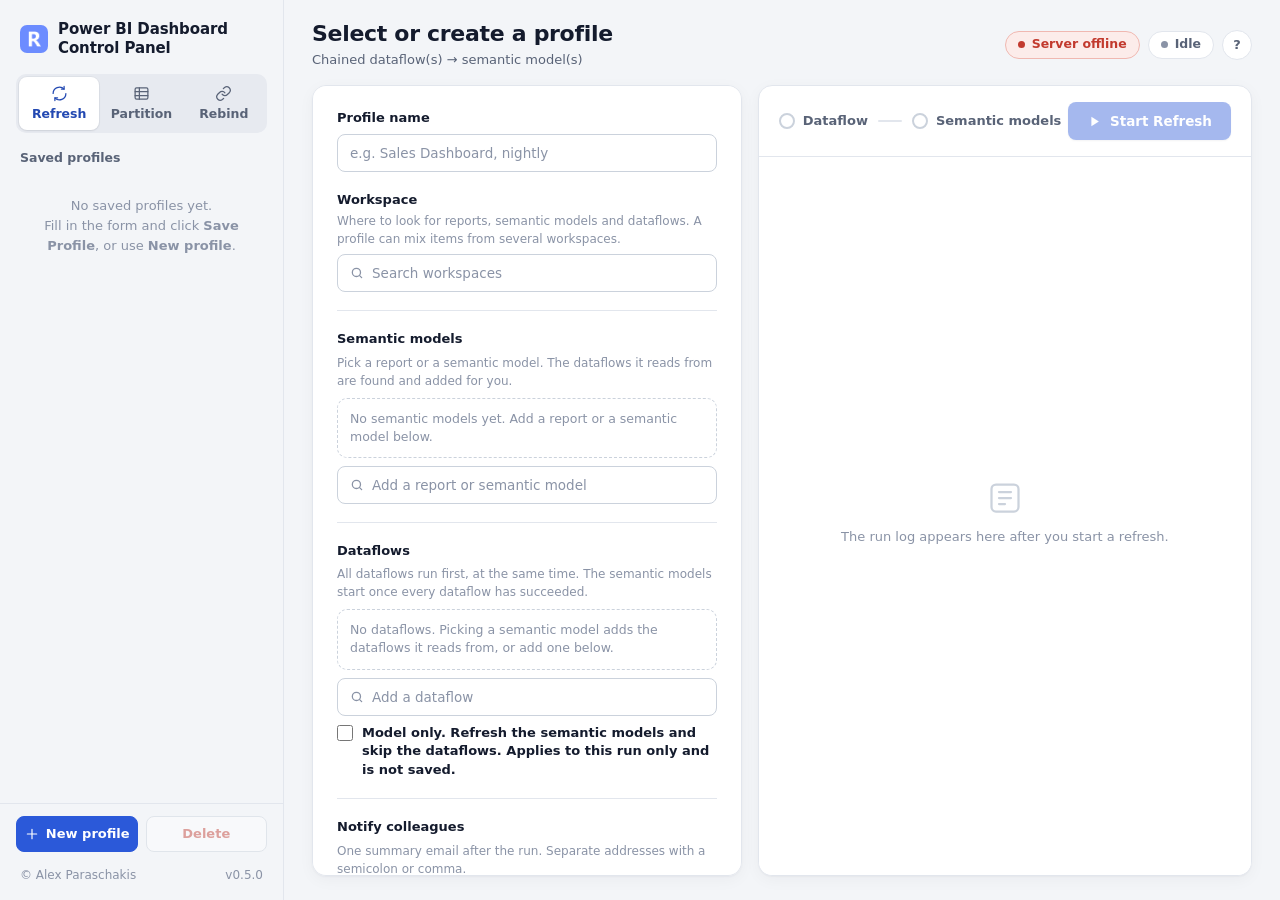
==== commit b0b97cbe: "feat: per-user setup, shared refresh runner, validation and name pickers Brings the public copy up t" ====
--- a/index.html
+++ b/index.html
@@ -3,649 +3,922 @@
 <head>
 <meta charset="UTF-8">
 <meta name="viewport" content="width=device-width, initial-scale=1.0">
+<meta name="color-scheme" content="light">
 <title>Power BI Dashboard Control Panel</title>
 <link rel="icon" type="image/png" sizes="32x32" href="favicon.png">
 <link rel="shortcut icon" href="favicon.ico">
 <style>
   :root {
-    --bg: #0f1117;
-    --surface: #1a1d27;
-    --surface2: #242836;
-    --border: #2d3245;
-    --text: #e4e6ed;
-    --text2: #8b90a0;
-    --accent: #6c8cff;
-    --accent-glow: rgba(108,140,255,0.25);
-    --accent2: #a78bfa;
-    --accent2-glow: rgba(167,139,250,0.25);
-    --green: #4ade80;
-    --red: #f87171;
-    --yellow: #fbbf24;
-    --radius: 10px;
-    --font: -apple-system, BlinkMacSystemFont, 'Segoe UI', system-ui, sans-serif;
-  }
-  * { margin:0; padding:0; box-sizing:border-box; }
+    --canvas: #F3F5F8;
+    --surface: #FFFFFF;
+    --sunken: #F7F8FB;
+    --ink: #141B2D;
+    --ink-2: #596377;
+    --ink-3: #8A93A6;
+    --line: #E2E6ED;
+    --line-strong: #CBD2DC;
+
+    --refresh: #2B59D9;
+    --partition: #0B7D6E;
+    --rebind: #6D47D9;
+
+    --ok: #12805C;     --ok-soft: #E6F4EE;     --ok-line: #A9D9C4;
+    --err: #C23A2E;    --err-soft: #FCECEA;    --err-line: #F0B8B1;
+    --warn: #8F5600;   --warn-soft: #FFF5DF;   --warn-line: #F0D39A;
+
+    /* Names kept for markup that the script and the help text generate */
+    --text: var(--ink); --text2: var(--ink-2); --border: var(--line);
+    --surface2: var(--sunken); --accent2: var(--rebind);
+    --green: var(--ok); --red: var(--err); --yellow: var(--warn);
+
+    --font: "Segoe UI Variable Text", "Segoe UI", system-ui, -apple-system, sans-serif;
+    --font-display: "Segoe UI Variable Display", "Segoe UI", system-ui, -apple-system, sans-serif;
+    --mono: "Cascadia Mono", "Cascadia Code", Consolas, "SF Mono", monospace;
+    --r-panel: 14px;
+    --r-ctl: 8px;
+    --shadow-panel: 0 1px 2px rgba(20,27,45,0.04), 0 4px 16px rgba(20,27,45,0.04);
+  }
+
+  /* The active tab sets the accent; derived tints are declared on the same element */
+  body { --accent: var(--refresh); }
+  body[data-tab="partition-refresh"] { --accent: var(--partition); }
+  body[data-tab="rebind"] { --accent: var(--rebind); }
   body {
-    background: var(--bg); color: var(--text); font-family: var(--font);
-    height: 100vh; display: flex; overflow: hidden;
-  }
-
-  /* Sidebar */
+    --accent-soft: color-mix(in srgb, var(--accent) 9%, white);
+    --accent-line: color-mix(in srgb, var(--accent) 35%, white);
+    --accent-ring: color-mix(in srgb, var(--accent) 24%, transparent);
+    --accent-strong: color-mix(in srgb, var(--accent) 82%, black);
+  }
+
+  * { margin: 0; padding: 0; box-sizing: border-box; }
+  html, body { height: 100%; }
+  body {
+    background: var(--canvas); color: var(--ink); font-family: var(--font);
+    font-size: 14px; line-height: 1.5; -webkit-font-smoothing: antialiased;
+    display: flex; overflow: hidden;
+  }
+  button, input, select, textarea { font: inherit; color: inherit; }
+  button { cursor: pointer; }
+  :focus-visible { outline: 3px solid var(--accent-ring); outline-offset: 1px; }
+  ::selection { background: var(--accent-ring); }
+  * { scrollbar-width: thin; scrollbar-color: var(--line-strong) transparent; }
+  svg.icon { width: 16px; height: 16px; flex: none; stroke: currentColor; fill: none;
+    stroke-width: 1.75; stroke-linecap: round; stroke-linejoin: round; }
+
+  /* ---------- Sidebar ---------- */
   .sidebar {
-    width: 320px; background: var(--surface); border-right: 1px solid var(--border);
-    display: flex; flex-direction: column; flex-shrink: 0;
-  }
-  .sidebar-header {
-    padding: 24px 20px 16px; border-bottom: 1px solid var(--border);
-  }
-  .sidebar-header h1 {
-    font-size: 18px; font-weight: 700; letter-spacing: -0.3px;
-    background: linear-gradient(135deg, var(--accent), var(--accent2));
-    -webkit-background-clip: text; -webkit-text-fill-color: transparent; background-clip: text;
-  }
-  .sidebar-header p { font-size: 12px; color: var(--text2); margin-top: 4px; }
-
-  /* Tab toggle pills */
+    width: 284px; flex-shrink: 0; display: flex; flex-direction: column;
+    background: var(--canvas); border-right: 1px solid var(--line);
+  }
+  .brand { display: flex; align-items: center; gap: 10px; padding: 20px 20px 16px; }
+  .brand img { width: 28px; height: 28px; border-radius: 7px; }
+  .brand h1 {
+    font-family: var(--font-display); font-size: 15px; font-weight: 600;
+    line-height: 1.25; letter-spacing: -0.1px;
+  }
+
   .tab-toggle {
-    display: flex; gap: 4px; padding: 12px 16px; border-bottom: 1px solid var(--border);
+    display: grid; grid-template-columns: repeat(3, 1fr); gap: 2px;
+    margin: 0 16px 16px; padding: 3px; border-radius: 10px;
+    background: #E7EAF0;
+  }
+  .tab-pill {
+    display: flex; flex-direction: column; align-items: center; gap: 3px;
+    padding: 8px 4px 7px; border: 0; border-radius: 8px; background: transparent;
+    color: var(--ink-2); font-size: 12.5px; font-weight: 600;
+    transition: background 0.15s, color 0.15s, box-shadow 0.15s;
+  }
+  .tab-pill:hover { color: var(--ink); }
+  .tab-pill.active {
+    background: var(--surface); color: var(--accent-strong);
+    box-shadow: 0 1px 2px rgba(20,27,45,0.08), 0 0 0 1px rgba(20,27,45,0.04);
+  }
+  .tab-pill .icon { width: 17px; height: 17px; }
+
+  .list-heading {
+    display: flex; align-items: baseline; justify-content: space-between;
+    padding: 0 20px 6px; font-size: 12.5px; font-weight: 600; color: var(--ink-2);
+  }
+  .profile-list { flex: 1; overflow-y: auto; padding: 2px 12px 12px; }
+  .profile-card {
+    position: relative; display: block; width: 100%; text-align: left;
+    padding: 10px 12px 10px 14px; margin-bottom: 2px;
+    border: 1px solid transparent; border-radius: 10px; background: transparent;
+    transition: background 0.12s, border-color 0.12s;
+  }
+  .profile-card:hover { background: rgba(20,27,45,0.04); }
+  .profile-card.selected {
+    background: var(--surface); border-color: var(--line);
+    box-shadow: 0 1px 2px rgba(20,27,45,0.05);
+  }
+  .profile-card.selected::before {
+    content: ''; position: absolute; left: -1px; top: 10px; bottom: 10px; width: 3px;
+    border-radius: 0 3px 3px 0; background: var(--accent);
+  }
+  .profile-card .name {
+    display: block; font-weight: 600; font-size: 13.5px; color: var(--ink);
+    overflow: hidden; text-overflow: ellipsis; white-space: nowrap;
+  }
+  .profile-card .ids {
+    display: flex; flex-wrap: wrap; gap: 2px 10px; margin-top: 2px;
+    font-size: 12px; color: var(--ink-3);
+  }
+  .profile-card .ids span { overflow: hidden; text-overflow: ellipsis; white-space: nowrap; max-width: 100%; }
+  .profile-card .ids .mono { flex-basis: 100%; font-family: var(--mono); font-size: 11px; }
+  .profile-card .ids .ws-name { flex-basis: 100%; }
+  .list-empty { padding: 20px 12px; color: var(--ink-3); font-size: 13px; line-height: 1.55; text-align: center; }
+
+  .sidebar-rebind-info {
+    margin: 0 16px 12px; padding: 14px 16px; border-radius: 12px;
+    background: var(--surface); border: 1px solid var(--line);
+    color: var(--ink-2); font-size: 13px; line-height: 1.55; overflow-y: auto;
+  }
+  .sidebar-rebind-info h4 { color: var(--ink); font-size: 13.5px; margin-bottom: 6px; }
+  .sidebar-rebind-info p { margin-bottom: 8px; }
+  .sidebar-rebind-info ol { padding-left: 18px; margin-bottom: 10px; }
+  .sidebar-rebind-info code { font-family: var(--mono); font-size: 12px; background: var(--sunken); padding: 1px 5px; border-radius: 4px; }
+  .sidebar-rebind-info .note {
+    margin: 0; padding: 8px 10px; border-radius: 8px;
+    background: var(--warn-soft); color: var(--warn); font-size: 12.5px;
+  }
+
+  .sidebar-actions { display: flex; gap: 8px; padding: 12px 16px; border-top: 1px solid var(--line); }
+  .sidebar-actions button {
+    flex: 1; display: inline-flex; align-items: center; justify-content: center; gap: 6px;
+    height: 36px; border-radius: var(--r-ctl); font-size: 13px; font-weight: 600;
+    border: 1px solid var(--line-strong); background: var(--surface); color: var(--ink);
+    transition: background 0.12s, border-color 0.12s, color 0.12s;
+  }
+  .sidebar-actions button:hover { border-color: var(--ink-3); }
+  .sidebar-actions button.primary { background: var(--accent); border-color: var(--accent); color: #fff; }
+  .sidebar-actions button.primary:hover { background: var(--accent-strong); border-color: var(--accent-strong); }
+  .sidebar-actions button.danger { color: var(--err); }
+  .sidebar-actions button.danger:hover:not(:disabled) { background: var(--err-soft); border-color: var(--err-line); }
+  .sidebar-actions button:disabled { opacity: 0.45; cursor: not-allowed; }
+
+  .sidebar-foot {
+    display: flex; align-items: center; justify-content: space-between;
+    padding: 0 20px 14px; font-size: 12px; color: var(--ink-3);
+  }
+  .version-pill {
+    border: 0; background: none; padding: 2px 6px; margin-right: -6px; border-radius: 6px;
+    color: var(--ink-3); font-size: 12px;
+  }
+  .version-pill:hover { color: var(--ink); background: rgba(20,27,45,0.05); }
+
+  /* ---------- Main ---------- */
+  .main { flex: 1; min-width: 0; display: flex; flex-direction: column; overflow: hidden; background: var(--canvas); }
+  .main-header {
+    display: flex; align-items: center; justify-content: space-between; gap: 16px;
+    padding: 20px 28px 16px;
+  }
+  .title-block { min-width: 0; }
+  .main-header h2 {
+    font-family: var(--font-display); font-size: 22px; font-weight: 600;
+    letter-spacing: -0.3px; line-height: 1.25;
+    overflow: hidden; text-overflow: ellipsis; white-space: nowrap;
+  }
+  .main-header .subtitle { margin-top: 2px; font-size: 13px; color: var(--ink-2); }
+  .header-meta { display: flex; align-items: center; gap: 8px; flex: none; }
+
+  .status-badge {
+    display: inline-flex; align-items: center; gap: 7px;
+    height: 28px; padding: 0 12px; border-radius: 999px;
+    font-size: 12.5px; font-weight: 600; white-space: nowrap;
+    background: var(--surface); border: 1px solid var(--line); color: var(--ink-2);
+  }
+  .status-badge::before { content: ''; width: 7px; height: 7px; border-radius: 50%; background: var(--ink-3); }
+  .status-badge.running { background: var(--accent-soft); border-color: var(--accent-line); color: var(--accent-strong); }
+  .status-badge.running::before { background: var(--accent); animation: pulse 1.4s ease-in-out infinite; }
+  .status-badge.done { background: var(--ok-soft); border-color: var(--ok-line); color: var(--ok); }
+  .status-badge.done::before { background: var(--ok); }
+  .status-badge.failed { background: var(--err-soft); border-color: var(--err-line); color: var(--err); }
+  .status-badge.failed::before { background: var(--err); }
+
+  .btn-help {
+    width: 30px; height: 30px; border-radius: 50%; border: 1px solid var(--line);
+    background: var(--surface); color: var(--ink-2); font-size: 13px; font-weight: 700;
+    display: inline-flex; align-items: center; justify-content: center;
+  }
+  .btn-help:hover { color: var(--ink); border-color: var(--line-strong); }
+
+  .auth-banner {
+    display: none; align-items: center; gap: 14px;
+    margin: 0 28px 14px; padding: 10px 10px 10px 14px; border-radius: 10px;
+    background: var(--warn-soft); border: 1px solid var(--warn-line);
+    color: var(--warn); font-size: 13px;
+  }
+  .auth-banner .icon { width: 18px; height: 18px; }
+  .auth-banner button {
+    margin-left: auto; flex: none; height: 32px; padding: 0 14px; border-radius: var(--r-ctl);
+    border: 1px solid var(--warn); background: var(--surface); color: var(--warn); font-weight: 600; font-size: 13px;
+  }
+  .auth-banner button:hover { background: #fff; box-shadow: 0 0 0 3px rgba(143,86,0,0.12); }
+  .auth-banner button:disabled { opacity: 0.6; cursor: wait; }
+
+  .workspace {
+    flex: 1; min-height: 0; display: grid;
+    grid-template-columns: minmax(380px, 1fr) minmax(420px, 1.15fr);
+    gap: 16px; padding: 0 28px 24px;
+  }
+  .pane {
+    min-height: 0; display: flex; flex-direction: column;
+    background: var(--surface); border: 1px solid var(--line);
+    border-radius: var(--r-panel); box-shadow: var(--shadow-panel);
+  }
+  .config-pane { overflow-y: auto; }
+  .run-pane { overflow: hidden; }
+
+  /* ---------- Forms ---------- */
+  .form-area { display: grid; grid-template-columns: 1fr 1fr; gap: 18px 16px; padding: 22px 24px; }
+  .form-group { display: flex; flex-direction: column; gap: 6px; min-width: 0; }
+  .form-group.full { grid-column: 1 / -1; }
+  .form-group > label, .form-group .label {
+    font-size: 13px; font-weight: 600; color: var(--ink);
+  }
+  .form-group .hint { font-size: 12px; color: var(--ink-3); margin-top: -3px; }
+  .form-group input, .form-group select, .form-group textarea,
+  .df-row input, .semantic-row input {
+    width: 100%; min-width: 0; height: 38px; padding: 0 12px;
+    background: var(--surface); border: 1px solid var(--line-strong);
+    border-radius: var(--r-ctl); color: var(--ink); font-size: 13.5px;
+    transition: border-color 0.12s, box-shadow 0.12s;
+  }
+  .form-group textarea { height: auto; min-height: 112px; padding: 9px 12px; resize: vertical; line-height: 1.55; }
+  #workspaceId, #partitionWorkspaceId, #partitionDatasetId, #partitionNames, #reportPath,
+  .df-row input, .semantic-row input, .mapping-row input {
+    font-family: var(--mono); font-size: 12.5px;
+  }
+  .form-group input::placeholder, .form-group textarea::placeholder,
+  .df-row input::placeholder, .semantic-row input::placeholder { color: var(--ink-3); opacity: 1; }
+  .form-group input:hover, .form-group select:hover, .form-group textarea:hover,
+  .df-row input:hover, .semantic-row input:hover { border-color: var(--ink-3); }
+  .form-group input:focus, .form-group select:focus, .form-group textarea:focus,
+  .df-row input:focus, .semantic-row input:focus {
+    outline: none; border-color: var(--accent); box-shadow: 0 0 0 3px var(--accent-ring);
+  }
+  .form-group input.invalid { border-color: var(--err); box-shadow: 0 0 0 3px rgba(194,58,46,0.14); }
+  .form-group input.valid { border-color: var(--ok-line); }
+  .form-group select {
+    appearance: none; cursor: pointer; padding-right: 30px;
+    background-image: url("data:image/svg+xml,%3Csvg xmlns='http://www.w3.org/2000/svg' width='12' height='12' viewBox='0 0 24 24' fill='none' stroke='%23596377' stroke-width='2.5' stroke-linecap='round' stroke-linejoin='round'%3E%3Cpath d='m6 9 6 6 6-6'/%3E%3C/svg%3E");
+    background-repeat: no-repeat; background-position: right 10px center;
+  }
+  .form-group .field-error { font-size: 12px; color: var(--err); min-height: 0; }
+  .form-group .field-error:empty { display: none; }
+  .form-group .field-note { font-size: 12px; color: var(--ink-3); }
+
+  .form-section { grid-column: 1 / -1; padding-top: 18px; border-top: 1px solid var(--line); }
+  .form-section > .form-group { gap: 8px; }
+
+  .form-footer {
+    grid-column: 1 / -1; display: flex; justify-content: flex-end; gap: 8px;
+    padding-top: 16px; border-top: 1px solid var(--line);
+  }
+
+  .df-row { display: flex; gap: 6px; align-items: center; margin-bottom: 8px; }
+  .df-row input { flex: 1; }
+  .semantic-row {
+    display: grid; grid-template-columns: 1fr auto; gap: 6px 6px; align-items: center;
+    padding: 8px; margin-bottom: 8px; border-radius: 10px;
+    background: var(--sunken); border: 1px solid var(--line);
+  }
+  .semantic-row .field-line { grid-column: 1; display: grid; grid-template-columns: 82px 1fr; align-items: center; gap: 8px; }
+  .semantic-row .field-line > span { font-size: 12px; color: var(--ink-2); padding-left: 4px; }
+  .semantic-row .btn-row-remove { grid-column: 2; grid-row: 1 / span 2; }
+  #dfList { transition: opacity 0.15s; }
+
+  .btn-row-remove, .btn-row-swap {
+    width: 34px; height: 34px; padding: 0; display: inline-flex; align-items: center; justify-content: center;
+    border: 1px solid transparent; border-radius: var(--r-ctl); background: transparent; color: var(--ink-3);
+    font-size: 15px; line-height: 1; transition: background 0.12s, color 0.12s;
+  }
+  .btn-row-remove:hover { background: var(--err-soft); color: var(--err); }
+  .btn-row-swap { color: var(--ink-2); }
+  .btn-row-swap:hover { background: var(--accent-soft); color: var(--accent-strong); }
+
+  .btn-add-mapping {
+    display: inline-flex; align-items: center; gap: 6px; align-self: flex-start;
+    height: 32px; padding: 0 10px; margin-left: -10px; border: 0; border-radius: var(--r-ctl);
+    background: transparent; color: var(--accent-strong); font-size: 13px; font-weight: 600;
+  }
+  .btn-add-mapping:hover { background: var(--accent-soft); }
+
+  /* Row children in script order: type, old GUID, swap, new GUID, remove (or an empty div) */
+  .mapping-row {
+    display: grid; grid-template-columns: minmax(0,1fr) 34px; gap: 6px; align-items: center;
+    padding: 8px; margin-bottom: 8px;
+    background: var(--sunken); border: 1px solid var(--line); border-radius: 10px;
+  }
+  .mapping-row > :nth-child(1) { grid-column: 1; grid-row: 1; }
+  .mapping-row > :nth-child(2) { grid-column: 1; grid-row: 2; }
+  .mapping-row > :nth-child(3) { grid-column: 2; grid-row: 2 / span 2; }
+  .mapping-row > :nth-child(4) { grid-column: 1; grid-row: 3; }
+  .mapping-row > :nth-child(5) { grid-column: 2; grid-row: 1; }
+  .mapping-row .form-group { display: grid; grid-template-columns: 82px minmax(0,1fr); align-items: center; gap: 8px; }
+  .mapping-row .form-group label { font-size: 12px; font-weight: 400; color: var(--ink-2); padding-left: 4px; }
+  .mapping-row .form-group select { width: auto; min-width: 150px; justify-self: start; }
+
+  .check-row {
+    display: flex; align-items: flex-start; gap: 9px; cursor: pointer;
+    font-size: 13px; color: var(--ink-2); line-height: 1.45;
+  }
+  .check-row input[type="checkbox"] {
+    width: 16px; height: 16px; margin-top: 1px; flex: none; cursor: pointer; accent-color: var(--accent);
+  }
+  .check-row strong { color: var(--ink); font-weight: 600; }
+  .folder-picker { display: flex; gap: 8px; }
+
+  /* ---------- Name pickers (search a list loaded from Power BI) ---------- */
+  .picker { position: relative; }
+  .form-group .picker-input {
+    padding-left: 34px;
+    background-image: url("data:image/svg+xml,%3Csvg xmlns='http://www.w3.org/2000/svg' width='14' height='14' viewBox='0 0 24 24' fill='none' stroke='%238A93A6' stroke-width='2.2' stroke-linecap='round' stroke-linejoin='round'%3E%3Ccircle cx='11' cy='11' r='7'/%3E%3Cpath d='m20 20-3.5-3.5'/%3E%3C/svg%3E");
+    background-repeat: no-repeat; background-position: 12px center;
+  }
+  .form-group .picker-input.has-value { font-weight: 600; }
+  .picker-list {
+    position: absolute; z-index: 30; top: calc(100% + 4px); left: 0; right: 0;
+    max-height: 320px; overflow-y: auto; list-style: none; padding: 4px;
+    background: var(--surface); border: 1px solid var(--line-strong); border-radius: 10px;
+    box-shadow: 0 10px 28px rgba(20,27,45,0.14), 0 2px 6px rgba(20,27,45,0.06);
+  }
+  .picker-list[hidden] { display: none; }
+  .picker-group {
+    padding: 8px 10px 4px; font-size: 11px; font-weight: 600; letter-spacing: 0.05em;
+    text-transform: uppercase; color: var(--ink-3);
+  }
+  .picker-option { display: flex; flex-direction: column; gap: 1px; padding: 7px 10px; border-radius: 6px; cursor: pointer; }
+  .picker-option .opt-label { font-size: 13.5px; color: var(--ink); overflow: hidden; text-overflow: ellipsis; white-space: nowrap; }
+  .picker-option .opt-sub { font-size: 12px; color: var(--ink-3); overflow: hidden; text-overflow: ellipsis; white-space: nowrap; }
+  .picker-option.active { background: var(--accent-soft); }
+  .picker-option.active .opt-label { color: var(--accent-strong); }
+  .picker-option.disabled { cursor: default; }
+  .picker-option.disabled .opt-label { color: var(--ink-3); }
+  .picker-message { padding: 10px; font-size: 13px; color: var(--ink-3); }
+  .picker-more { margin-top: 4px; padding: 7px 10px 4px; border-top: 1px solid var(--line); font-size: 12px; color: var(--ink-3); }
+  .picker-note { font-size: 12.5px; color: var(--ink-2); line-height: 1.45; }
+  .picker-note:empty { display: none; }
+  .picker-note.warn { color: var(--warn); }
+  .picker-note.error { color: var(--err); }
+
+  /* Chosen items, shown by name; the ID is in the tooltip and under Advanced */
+  .item-list { display: flex; flex-direction: column; gap: 6px; }
+  .item-list:empty { display: none; }
+  .item-row {
+    display: flex; align-items: center; gap: 10px; min-width: 0;
+    padding: 7px 6px 7px 12px; border-radius: 10px;
+    background: var(--sunken); border: 1px solid var(--line);
+  }
+  .item-row .item-text { flex: 1; min-width: 0; display: flex; flex-direction: column; }
+  .item-row .item-name { font-size: 13.5px; font-weight: 600; color: var(--ink); overflow: hidden; text-overflow: ellipsis; white-space: nowrap; }
+  .item-row .item-name.mono { font-family: var(--mono); font-size: 12.5px; font-weight: 500; }
+  .item-row .item-sub { font-size: 12px; color: var(--ink-2); overflow: hidden; text-overflow: ellipsis; white-space: nowrap; }
+  .item-row .item-sub.muted { color: var(--ink-3); }
+  .list-empty-inline {
+    padding: 11px 12px; border: 1px dashed var(--line-strong); border-radius: 10px;
+    font-size: 12.5px; color: var(--ink-3); line-height: 1.45;
+  }
+
+  /* IDs and manual entry, folded away */
+  .advanced { grid-column: 1 / -1; border: 1px solid var(--line); border-radius: 10px; background: var(--sunken); }
+  .advanced > summary {
+    display: flex; align-items: center; gap: 8px; padding: 10px 12px; cursor: pointer; list-style: none;
+    font-size: 13px; font-weight: 600; color: var(--ink-2); border-radius: 10px;
+  }
+  .advanced > summary::-webkit-details-marker { display: none; }
+  .advanced > summary::before {
+    content: ""; width: 7px; height: 7px; margin: 0 2px 0 3px; flex: none;
+    border-right: 2px solid var(--ink-3); border-bottom: 2px solid var(--ink-3);
+    transform: rotate(-45deg); transition: transform 0.15s;
+  }
+  .advanced[open] > summary::before { transform: rotate(45deg); }
+  .advanced > summary:hover { color: var(--ink); }
+  .advanced > summary .summary-note { margin-left: auto; font-weight: 400; font-size: 12px; color: var(--ink-3); }
+  .advanced-body { display: grid; gap: 16px; padding: 2px 12px 14px; }
+  .advanced-body .form-group input { background: var(--surface); }
+  .inline-add { display: flex; gap: 6px; }
+  .inline-add input { flex: 1; min-width: 0; }
+  .inline-add .btn { height: 38px; padding: 0 14px; flex: none; }
+
+  /* ---------- Buttons ---------- */
+  .btn {
+    display: inline-flex; align-items: center; justify-content: center; gap: 8px;
+    height: 38px; padding: 0 18px; border-radius: var(--r-ctl); border: 1px solid transparent;
+    font-size: 13.5px; font-weight: 600; white-space: nowrap;
+    transition: background 0.12s, border-color 0.12s, box-shadow 0.12s, transform 0.08s;
+  }
+  .btn:active:not(:disabled) { transform: translateY(1px); }
+  .btn:disabled { opacity: 0.42; cursor: not-allowed; }
+  .btn-start, .btn-rebind { background: var(--accent); color: #fff; box-shadow: 0 1px 2px rgba(20,27,45,0.12); }
+  .btn-start:hover:not(:disabled), .btn-rebind:hover:not(:disabled) { background: var(--accent-strong); }
+  .btn-save { background: var(--surface); color: var(--ink); border-color: var(--line-strong); }
+  .btn-save:hover:not(:disabled) { border-color: var(--ink-3); background: var(--sunken); }
+  .btn .icon { width: 15px; height: 15px; }
+
+  /* ---------- Run pane ---------- */
+  .controls {
+    display: flex; align-items: center; gap: 10px; flex-wrap: wrap;
+    padding: 16px 20px; border-bottom: 1px solid var(--line);
+  }
+  .controls .spacer { flex: 1; }
+
+  .pipeline { display: flex; align-items: center; flex: 1; min-width: 240px; list-style: none; gap: 0; }
+  .progress-step {
+    display: flex; align-items: center; gap: 8px; flex: none;
+    font-size: 13px; font-weight: 600; color: var(--ink-2); white-space: nowrap;
+  }
+  .pipe-link { flex: 1; min-width: 24px; height: 2px; margin: 0 10px; border-radius: 2px; background: var(--line); position: relative; overflow: hidden; }
+  .pipe-link::after {
+    content: ''; position: absolute; inset: 0; width: 0; background: var(--ok);
+    transition: width 0.5s ease;
+  }
+  .progress-step:has(.dot.done) + .pipe-link::after { width: 100%; }
+  .progress-step:has(.dot.active) + .pipe-link {
+    background: repeating-linear-gradient(90deg, var(--accent-line) 0 6px, transparent 6px 12px);
+    background-size: 24px 2px; animation: flow 0.9s linear infinite;
+  }
+  .progress-step:has(.dot.active) { color: var(--accent-strong); }
+  .progress-step:has(.dot.done) { color: var(--ink); }
+  .progress-step:has(.dot.failed) { color: var(--err); }
+
+  .dot {
+    position: relative; width: 16px; height: 16px; flex: none; border-radius: 50%;
+    background: var(--surface); border: 2px solid var(--line-strong);
+    transition: background 0.2s, border-color 0.2s;
+  }
+  .dot.active { border-color: var(--accent); background: var(--accent); box-shadow: 0 0 0 4px var(--accent-ring); animation: ring 1.6s ease-out infinite; }
+  .dot.done { border-color: var(--ok); background: var(--ok); }
+  .dot.done::after {
+    content: ''; position: absolute; left: 4px; top: 1px; width: 4px; height: 8px;
+    border: solid #fff; border-width: 0 2px 2px 0; transform: rotate(45deg);
+  }
+  .dot.failed { border-color: var(--err); background: var(--err); }
+  .dot.failed::after {
+    content: ''; position: absolute; left: 3px; right: 3px; top: 5px; height: 2px; background: #fff; border-radius: 1px;
+  }
+
+  .email-warning {
+    display: none; margin: 12px 20px 0; padding: 10px 12px; border-radius: 10px;
+    background: var(--warn-soft); border: 1px solid var(--warn-line); color: var(--warn); font-size: 13px;
+  }
+  .refresh-item-status { padding: 8px 20px; border-bottom: 1px solid var(--line); max-height: 34%; overflow-y: auto; flex: none; }
+  .refresh-item-status:empty { display: none; }
+  .item-status-row { display: flex; align-items: flex-start; gap: 10px; padding: 6px 0; font-size: 13px; color: var(--ink-2); }
+  .item-status-row + .item-status-row { border-top: 1px dashed var(--line); }
+  .item-status-row .dot { width: 10px; height: 10px; margin-top: 4px; border-width: 2px; }
+  .item-status-row .dot.done::after, .item-status-row .dot.failed::after { display: none; }
+  .item-status-row .dot.active { box-shadow: none; animation: pulse 1.4s ease-in-out infinite; }
+
+  .partition-state {
+    padding: 14px 20px; border-bottom: 1px solid var(--line);
+    font-size: 13px; line-height: 1.75; color: var(--ink-2); background: var(--sunken);
+    max-height: 45%; overflow-y: auto; flex: none; overflow-wrap: anywhere;
+  }
+  .partition-state strong { color: var(--ink); font-weight: 600; }
+
+  /* ---------- Logs ---------- */
+  .logs {
+    flex: 1; min-height: 0; overflow-y: auto; padding: 14px 20px 18px;
+    font-family: var(--mono); font-size: 12.5px; line-height: 1.7; color: var(--ink);
     background: var(--surface);
   }
-  .tab-pill {
-    flex: 1; padding: 8px 0; border-radius: 8px; border: 1px solid var(--border);
-    background: var(--surface2); color: var(--text2); cursor: pointer;
-    font-size: 13px; font-weight: 600; text-align: center;
-    transition: all 0.2s;
-  }
-  .tab-pill:hover { border-color: var(--accent); color: var(--text); }
-  .tab-pill.active {
-    border-color: var(--accent); background: rgba(108,140,255,0.12); color: var(--text);
-    box-shadow: 0 0 0 2px var(--accent-glow);
-  }
-  .tab-pill.rebind.active {
-    border-color: var(--accent2); background: rgba(167,139,250,0.12);
-    box-shadow: 0 0 0 2px var(--accent2-glow);
-  }
-  .tab-pill.partition.active {
-    border-color: var(--green); background: rgba(74,222,128,0.10); color: var(--text);
-    box-shadow: 0 0 0 2px rgba(74,222,128,0.20);
-  }
-  .tab-pill .pill-icon { font-size: 15px; margin-right: 4px; vertical-align: -1px; }
-
-  .profile-list {
-    flex: 1; overflow-y: auto; padding: 12px;
-  }
-  .profile-card {
-    background: var(--surface2); border: 1px solid var(--border); border-radius: var(--radius);
-    padding: 14px; margin-bottom: 8px; cursor: pointer; transition: all 0.15s;
-  }
-  .profile-card:hover { border-color: var(--accent); background: #262b3a; }
-  .profile-card.selected { border-color: var(--accent); box-shadow: 0 0 0 2px var(--accent-glow); }
-  .profile-card .name { font-weight: 600; font-size: 14px; margin-bottom: 6px; }
-  .profile-card .ids { font-size: 11px; color: var(--text2); font-family: 'SF Mono', 'Consolas', monospace; }
-  .profile-card .ids span { display: block; overflow: hidden; text-overflow: ellipsis; }
-
-  .sidebar-actions { padding: 12px; border-top: 1px solid var(--border); display: flex; gap: 8px; }
-  .sidebar-actions button {
-    flex: 1; padding: 10px; border: 1px solid var(--border); border-radius: var(--radius);
-    background: var(--surface2); color: var(--text); cursor: pointer; font-size: 13px; font-weight: 500;
-    transition: all 0.15s;
-  }
-  .sidebar-actions button:hover { border-color: var(--accent); }
-  .sidebar-actions button.primary { background: var(--accent); border-color: var(--accent); color: #fff; }
-  .sidebar-actions button.primary:hover { filter: brightness(1.1); }
-  .sidebar-actions button.danger { color: var(--red); }
-  .sidebar-actions button.danger:hover { border-color: var(--red); background: rgba(248,113,113,0.1); }
-
-  .sidebar-rebind-info {
-    flex: 1; padding: 20px; color: var(--text2); font-size: 13px; line-height: 1.6;
-    overflow-y: auto;
-  }
-  .sidebar-rebind-info h4 { color: var(--accent2); font-size: 13px; margin-bottom: 8px; text-transform: uppercase; letter-spacing: 0.5px; }
-  .sidebar-rebind-info p { margin-bottom: 10px; }
-  .sidebar-rebind-info code { background: var(--surface2); padding: 1px 5px; border-radius: 4px; font-size: 12px; }
-
-  /* Main */
-  .main {
-    flex: 1; display: flex; flex-direction: column; overflow: hidden;
-  }
-  .main-header {
-    padding: 24px 32px 16px; border-bottom: 1px solid var(--border);
-    display: flex; align-items: center; justify-content: space-between;
-  }
-  .main-header h2 { font-size: 20px; font-weight: 600; letter-spacing: -0.3px; }
-  .main-header.rebind h2 { color: var(--accent2); }
-  .status-badge {
-    padding: 6px 14px; border-radius: 20px; font-size: 12px; font-weight: 600;
-    background: var(--surface2); border: 1px solid var(--border);
-    transition: all 0.2s;
-  }
-  .status-badge.running { background: rgba(108,140,255,0.15); border-color: var(--accent); color: var(--accent); }
-  .status-badge.done { background: rgba(74,222,128,0.15); border-color: var(--green); color: var(--green); }
-  .status-badge.failed { background: rgba(248,113,113,0.15); border-color: var(--red); color: var(--red); }
-
-  /* Auth banner */
-  .auth-banner {
-    padding: 12px 32px; background: rgba(248,113,113,0.1); border-bottom: 1px solid var(--red);
-    color: var(--red); font-size: 13px; align-items: center; gap: 16px;
-  }
-  .auth-banner button {
-    margin-left: auto; padding: 7px 12px; border-radius: 8px; border: 1px solid var(--red);
-    background: transparent; color: var(--red); cursor: pointer; font-weight: 600;
-  }
-  .auth-banner button:hover { background: rgba(248,113,113,0.12); }
-  .auth-banner button:disabled { opacity: 0.55; cursor: wait; }
-
-  /* Form */
-  .form-area {
-    padding: 24px 32px; display: grid; grid-template-columns: 1fr 1fr; gap: 16px 24px;
-    border-bottom: 1px solid var(--border);
-  }
-  .form-group { display: flex; flex-direction: column; gap: 6px; }
-  .form-group.full { grid-column: 1 / -1; }
-  .form-group label { font-size: 12px; font-weight: 600; color: var(--text2); text-transform: uppercase; letter-spacing: 0.5px; }
-  .form-group input {
-    padding: 10px 14px; background: var(--surface2); border: 1px solid var(--border);
-    border-radius: var(--radius); color: var(--text); font-size: 13px;
-    font-family: 'SF Mono','Consolas',monospace;
-    transition: border-color 0.15s;
-  }
-  .form-group input:focus { outline: none; border-color: var(--accent); box-shadow: 0 0 0 3px var(--accent-glow); }
-  .form-group input.invalid { border-color: var(--red); box-shadow: 0 0 0 3px rgba(248,113,113,0.2); }
-  .form-group input.valid { border-color: var(--green); }
-  .form-group textarea {
-    min-height: 104px; resize: vertical; padding: 10px 14px; background: var(--surface2);
-    border: 1px solid var(--border); border-radius: var(--radius); color: var(--text);
-    font-size: 13px; font-family: 'SF Mono','Consolas',monospace;
-  }
-  .form-group textarea:focus { outline: none; border-color: var(--green); box-shadow: 0 0 0 3px rgba(74,222,128,0.15); }
-  .partition-state { padding: 12px 32px; border-bottom: 1px solid var(--border); color: var(--text2); font-size: 12px; line-height: 1.55; }
-  .partition-state strong { color: var(--text); }
-  .form-group .field-error { font-size: 11px; color: var(--red); min-height: 15px; }
-  .form-group select {
-    padding: 10px 14px; background: var(--surface2); border: 1px solid var(--border);
-    border-radius: var(--radius); color: var(--text); font-size: 13px;
-    font-family: var(--font); transition: border-color 0.15s; cursor: pointer;
-  }
-  .form-group select:focus { outline: none; border-color: var(--accent2); box-shadow: 0 0 0 3px var(--accent2-glow); }
-
-  /* Mapping rows */
-  .mapping-row {
-    display: grid; grid-template-columns: 120px 1fr 28px 1fr 36px; gap: 8px;
-    align-items: start; padding: 12px; background: var(--surface2);
-    border: 1px solid var(--border); border-radius: var(--radius);
-    margin-bottom: 8px; transition: all 0.15s;
-  }
-  .mapping-row:hover { border-color: var(--accent2); }
-  .mapping-row .form-group { gap: 4px; }
-  .mapping-row .form-group label { font-size: 10px; }
-  .mapping-row .form-group input { font-size: 12px; padding: 8px 10px; }
-  .mapping-row .form-group select { font-size: 12px; padding: 8px 10px; }
-  .btn-row-remove {
-    width: 36px; height: 36px; align-self: center; margin-top: 16px;
-    border: 1px solid var(--border); border-radius: var(--radius);
-    background: var(--surface); color: var(--red); cursor: pointer;
-    font-size: 16px; display: flex; align-items: center; justify-content: center;
-    transition: all 0.15s;
-  }
-  .btn-row-remove:hover { border-color: var(--red); background: rgba(248,113,113,0.1); }
-  .btn-row-swap {
-    width: 28px; height: 28px; align-self: center; margin-top: 16px;
-    border: 1px solid var(--border); border-radius: 6px;
-    background: var(--surface); color: var(--accent2); cursor: pointer;
-    font-size: 14px; display: flex; align-items: center; justify-content: center;
-    transition: all 0.15s; padding: 0;
-  }
-  .btn-row-swap:hover { border-color: var(--accent2); background: rgba(167,139,250,0.12); }
-
-  .btn-add-mapping {
-    padding: 10px 18px; border: 1px dashed var(--border); border-radius: var(--radius);
-    background: transparent; color: var(--accent2); cursor: pointer;
-    font-size: 13px; font-weight: 500; transition: all 0.15s;
-    width: 100%; text-align: center;
-  }
-  .btn-add-mapping:hover { border-color: var(--accent2); background: rgba(167,139,250,0.06); }
-
-  /* Dataflow rows */
-  .df-row {
-    display: flex; gap: 8px; align-items: center; margin-bottom: 6px;
-  }
-  .df-row input {
-    flex: 1; padding: 8px 10px; background: var(--surface2); border: 1px solid var(--border);
-    border-radius: var(--radius); color: var(--text); font-size: 12px;
-    font-family: 'SF Mono','Consolas',monospace;
-    transition: border-color 0.15s;
-  }
-  .df-row input:focus { outline: none; border-color: var(--accent); box-shadow: 0 0 0 3px var(--accent-glow); }
-  .df-row .btn-row-remove {
-    width: 30px; height: 30px; margin-top: 0; flex-shrink: 0;
-  }
-  .semantic-row {
-    display: grid; grid-template-columns: 1fr 1fr 30px; gap: 8px; align-items: center; margin-bottom: 6px;
-  }
-  .semantic-row input {
-    min-width: 0; padding: 8px 10px; background: var(--surface2); border: 1px solid var(--border);
-    border-radius: var(--radius); color: var(--text); font-size: 12px;
-    font-family: 'SF Mono','Consolas',monospace; transition: border-color 0.15s;
-  }
-  .semantic-row input:focus { outline: none; border-color: var(--accent); box-shadow: 0 0 0 3px var(--accent-glow); }
-  .semantic-row .btn-row-remove { width: 30px; height: 30px; margin-top: 0; }
-  .check-row { display:flex; align-items:center; gap:8px; color:var(--text2); font-size:13px; }
-  .check-row input { width:auto; padding:0; accent-color:var(--accent); }
-  .refresh-item-status { padding: 0 32px 12px; border-bottom: 1px solid var(--border); }
-  .refresh-item-status:empty { display:none; }
-  .item-status-row { display:flex; align-items:center; gap:8px; padding:5px 0; color:var(--text2); font-size:12px; }
-  .item-status-row .dot { width:8px; height:8px; border-radius:50%; background:var(--border); flex:none; }
-  .item-status-row .dot.active { background:var(--accent); box-shadow:0 0 6px var(--accent); }
-  .item-status-row .dot.done { background:var(--green); }
-  .item-status-row .dot.failed { background:var(--red); }
-  .email-warning { display:none; margin:12px 32px 0; padding:10px 12px; border:1px solid var(--yellow); border-radius:var(--radius); color:var(--yellow); background:rgba(251,191,36,0.08); font-size:12px; }
-
-  /* Folder picker */
-  .folder-picker {
-    display: flex; gap: 10px; align-items: center;
-  }
-  .folder-picker input { flex: 1; }
-  .btn-browse {
-    padding: 10px 18px; border: 1px solid var(--accent2); border-radius: var(--radius);
-    background: transparent; color: var(--accent2); cursor: pointer;
-    font-size: 13px; font-weight: 500; transition: all 0.15s; white-space: nowrap;
-  }
-  .btn-browse:hover { background: rgba(167,139,250,0.1); }
-
-  /* Controls */
-  .controls {
-    padding: 16px 32px; border-bottom: 1px solid var(--border);
-    display: flex; gap: 12px; align-items: center;
-  }
-  .btn {
-    padding: 10px 24px; border: none; border-radius: var(--radius); font-size: 14px;
-    font-weight: 600; cursor: pointer; transition: all 0.15s; font-family: var(--font);
-  }
-  .btn-start {
-    background: linear-gradient(135deg, var(--accent), #5b7aee);
-    color: #fff; box-shadow: 0 4px 14px var(--accent-glow);
-  }
-  .btn-start:hover { transform: translateY(-1px); box-shadow: 0 6px 20px var(--accent-glow); }
-  .btn-start:disabled { opacity: 0.4; cursor: not-allowed; transform: none; box-shadow: none; }
-
-  .btn-rebind {
-    background: linear-gradient(135deg, var(--accent2), #8b5cf6);
-    color: #fff; box-shadow: 0 4px 14px var(--accent2-glow);
-  }
-  .btn-rebind:hover { transform: translateY(-1px); box-shadow: 0 6px 20px var(--accent2-glow); }
-  .btn-rebind:disabled { opacity: 0.4; cursor: not-allowed; transform: none; box-shadow: none; }
-
-  .btn-save { background: var(--surface2); color: var(--text); border: 1px solid var(--border); }
-  .btn-save:hover { border-color: var(--accent); }
-  .btn-save:disabled { opacity: 0.4; cursor: not-allowed; }
-
-  .progress-row {
-    display: flex; gap: 24px; margin-left: 16px;
-  }
-  .progress-step { display: flex; align-items: center; gap: 8px; font-size: 13px; color: var(--text2); }
-  .progress-step .dot {
-    width: 10px; height: 10px; border-radius: 50%; background: var(--border);
-    transition: all 0.3s;
-  }
-  .progress-step .dot.active { background: var(--accent); box-shadow: 0 0 8px var(--accent); }
-  .progress-step .dot.done { background: var(--green); box-shadow: 0 0 8px var(--green); }
-  .progress-step .dot.failed { background: var(--red); }
-  .progress-step.rebind-step .dot.active { background: var(--accent2); box-shadow: 0 0 8px var(--accent2); }
-
-  /* Logs */
-  .logs {
-    flex: 1; overflow-y: auto; padding: 16px 32px;
-    background: var(--bg); font-family: 'SF Mono','Consolas','Cascadia Code',monospace;
-    font-size: 13px; line-height: 1.7;
-  }
-  .rebind-output {
-    flex: 1; min-height: 0; overflow-y: auto;
-  }
-  #logsRebind {
-    height: 240px; min-height: 120px; flex: none;
-  }
-  .rebind-log-resize-handle {
-    flex: 0 0 10px; position: relative; cursor: ns-resize; touch-action: none;
-  }
+  .log-entry { display: grid; grid-template-columns: 64px 1fr; gap: 12px; padding: 1px 0; }
+  .log-time { color: var(--ink-3); white-space: nowrap; font-variant-numeric: tabular-nums; }
+  .log-text { color: var(--ink); overflow-wrap: anywhere; white-space: pre-wrap; }
+  .log-text.success { color: var(--ok); }
+  .log-text.error { color: var(--err); font-weight: 600; }
+  .log-text.warn { color: var(--warn); }
+  .log-text.highlight { color: var(--rebind); font-weight: 600; }
+
+  .rebind-output { flex: 1; min-height: 0; display: flex; flex-direction: column; overflow-y: auto; }
+  #logsRebind { height: 240px; min-height: 120px; flex: none; }
+  .rebind-log-resize-handle { flex: 0 0 12px; position: relative; cursor: ns-resize; touch-action: none; }
   .rebind-log-resize-handle::before {
-    content: ''; position: absolute; left: 32px; right: 32px; top: 4px;
-    height: 2px; border-radius: 2px; background: var(--border); transition: background 0.15s;
+    content: ''; position: absolute; left: 50%; top: 5px; width: 40px; margin-left: -20px;
+    height: 3px; border-radius: 3px; background: var(--line-strong); transition: background 0.15s;
   }
   .rebind-log-resize-handle:hover::before,
-  .rebind-log-resize-handle.dragging::before { background: var(--accent2); }
-  .log-entry { display: flex; gap: 12px; padding: 2px 0; }
-  .log-time { color: var(--text2); white-space: nowrap; }
-  .log-text { color: var(--text); }
-  .log-text.success { color: var(--green); }
-  .log-text.error { color: var(--red); }
-  .log-text.warn { color: var(--yellow); }
-  .log-text.highlight { color: var(--accent2); }
-
-  /* Plain-language result card (kept separate from the technical log) */
-  .rebind-summary {
-    display: none; margin: 6px 32px 18px; padding: 18px 20px;
-    background: var(--surface); border: 1px solid var(--border); border-radius: var(--radius);
-    box-shadow: 0 10px 30px rgba(0,0,0,0.2);
-  }
+  .rebind-log-resize-handle.dragging::before { background: var(--accent); }
+
+  .empty-state {
+    height: 100%; min-height: 160px; display: flex; flex-direction: column;
+    align-items: center; justify-content: center; gap: 10px; text-align: center;
+    color: var(--ink-3); font-family: var(--font); font-size: 13px;
+  }
+  .empty-state svg { width: 36px; height: 36px; stroke: var(--line-strong); }
+
+  /* ---------- Rebind summary ---------- */
+  .rebind-summary { display: none; margin: 4px 20px 20px; padding: 18px; border-radius: 12px; border: 1px solid var(--line); background: var(--surface); }
   .rebind-summary.visible { display: block; }
-  .rebind-summary.ready { border-color: var(--accent2); }
-  .rebind-summary.success { border-color: var(--green); }
-  .rebind-summary.warning { border-color: var(--yellow); }
-  .rebind-summary.failed { border-color: var(--red); }
+  .rebind-summary { --tone: var(--ink-2); --tone-soft: var(--sunken); }
+  .rebind-summary.ready { --tone: var(--rebind); --tone-soft: color-mix(in srgb, var(--rebind) 9%, white); border-color: color-mix(in srgb, var(--rebind) 30%, white); }
+  .rebind-summary.success { --tone: var(--ok); --tone-soft: var(--ok-soft); border-color: var(--ok-line); }
+  .rebind-summary.warning { --tone: var(--warn); --tone-soft: var(--warn-soft); border-color: var(--warn-line); }
+  .rebind-summary.failed { --tone: var(--err); --tone-soft: var(--err-soft); border-color: var(--err-line); }
   .rebind-summary-header { display: flex; gap: 12px; align-items: flex-start; }
-  .rebind-summary-icon { font-size: 22px; line-height: 1; }
-  .rebind-summary h3 { font-size: 16px; margin-bottom: 4px; }
-  .rebind-summary-message { color: var(--text2); font-size: 13px; line-height: 1.5; }
-  .rebind-summary-stats {
-    display: grid; grid-template-columns: repeat(4, minmax(110px, 1fr)); gap: 8px;
-    margin-top: 14px;
-  }
-  .rebind-summary-stat { padding: 10px 12px; background: var(--surface2); border-radius: 8px; }
-  .rebind-summary-stat strong { display: block; font-size: 17px; color: var(--text); }
-  .rebind-summary-stat span { color: var(--text2); font-size: 11px; }
-  .rebind-summary-details { margin-top: 12px; color: var(--text2); font-size: 12px; line-height: 1.6; }
+  .rebind-summary-icon {
+    width: 32px; height: 32px; flex: none; border-radius: 50%; display: flex; align-items: center; justify-content: center;
+    background: var(--tone-soft); color: var(--tone); font-size: 15px; font-weight: 700;
+  }
+  .rebind-summary h3 { font-size: 15px; font-weight: 600; margin: 4px 0 2px; }
+  .rebind-summary-message { color: var(--ink-2); font-size: 13px; line-height: 1.55; }
+  .rebind-summary-stats { display: grid; grid-template-columns: repeat(4, minmax(0, 1fr)); gap: 8px; margin-top: 14px; }
+  .rebind-summary-stats:empty { display: none; }
+  .rebind-summary-stat { padding: 10px 12px; border-radius: 10px; background: var(--sunken); }
+  .rebind-summary-stat strong { display: block; font-family: var(--font-display); font-size: 20px; font-weight: 600; font-variant-numeric: tabular-nums; }
+  .rebind-summary-stat span { display: block; color: var(--ink-2); font-size: 12px; line-height: 1.35; }
+  .rebind-summary-details { margin-top: 12px; color: var(--ink-2); font-size: 13px; line-height: 1.55; }
   .rebind-summary-actions { display: flex; gap: 8px; margin-top: 14px; }
-  .rebind-summary-actions button { padding: 9px 14px; border-radius: 8px; cursor: pointer; font-weight: 600; }
-  .rebind-summary-actions .continue { background: var(--accent2); border: 1px solid var(--accent2); color: white; }
-  .rebind-summary-actions .stop { background: transparent; border: 1px solid var(--border); color: var(--text); }
+  .rebind-summary-actions button { height: 34px; padding: 0 14px; border-radius: var(--r-ctl); font-size: 13px; font-weight: 600; }
+  .rebind-summary-actions .continue { background: var(--rebind); border: 1px solid var(--rebind); color: #fff; }
+  .rebind-summary-actions .continue:hover { background: color-mix(in srgb, var(--rebind) 82%, black); }
+  .rebind-summary-actions .stop { background: var(--surface); border: 1px solid var(--line-strong); color: var(--ink); }
+  .rebind-summary-actions .stop:hover { border-color: var(--ink-3); }
   .rebind-summary-actions button:disabled { opacity: 0.45; cursor: not-allowed; }
 
-  .empty-state {
-    display: flex; flex-direction: column; align-items: center; justify-content: center;
-    height: 100%; color: var(--text2); gap: 12px;
-  }
-  .empty-state svg { opacity: 0.3; }
-
-  /* MODAL */
+  /* ---------- Modals ---------- */
   .modal-overlay {
-    position: fixed; inset: 0; background: rgba(0,0,0,0.6); backdrop-filter: blur(4px);
-    display: none; align-items: center; justify-content: center; z-index: 100;
-  }
-  .modal-overlay.open { display: flex; }
+    position: fixed; inset: 0; z-index: 100; display: none; align-items: center; justify-content: center;
+    padding: 24px; background: rgba(20,27,45,0.32); backdrop-filter: blur(3px);
+  }
+  .modal-overlay.open { display: flex; animation: fade 0.15s ease-out; }
   .modal {
-    background: var(--surface); border: 1px solid var(--border); border-radius: 14px;
-    padding: 28px; width: 480px; max-width: 90vw; box-shadow: 0 20px 60px rgba(0,0,0,0.5);
-  }
-  .modal h3 { font-size: 18px; margin-bottom: 20px; }
-  .modal .form-group { margin-bottom: 14px; }
-  .modal .btn-row { display: flex; gap: 10px; justify-content: flex-end; margin-top: 20px; }
-  .modal .warn-text { color: var(--yellow); font-size: 13px; margin-bottom: 12px; line-height: 1.5; }
-  .modal .summary-stats { font-size: 13px; color: var(--text2); margin-bottom: 16px; line-height: 1.6; }
-  .modal .summary-stats strong { color: var(--text); }
-
-  /* Help button */
-  .btn-help {
-    width: 28px; height: 28px; border-radius: 50%; border: 1px solid var(--border);
-    background: var(--surface2); color: var(--text2); cursor: pointer;
-    font-size: 14px; font-weight: 700; font-family: var(--font);
-    display: flex; align-items: center; justify-content: center;
-    transition: all 0.15s;
-  }
-  .btn-help:hover { border-color: var(--accent); color: var(--text); background: #2d3345; }
-
-  /* Version pill (bottom-right corner) */
-  .version-pill {
-    position: fixed; bottom: 14px; right: 20px; z-index: 50;
-    padding: 5px 12px; border-radius: 14px;
-    background: var(--surface2); border: 1px solid var(--border);
-    color: var(--text2); font-size: 11px; font-family: var(--font);
-    cursor: pointer; transition: all 0.2s;
-    user-select: none;
-  }
-  .version-pill:hover { border-color: var(--accent2); color: var(--accent2); }
-
-  /* Modal wider variant for help content */
-  .modal-wide { width: 620px; max-width: 92vw; max-height: 80vh; overflow-y: auto; }
-  .modal-wide h4 { color: var(--accent); font-size: 14px; margin: 16px 0 6px; text-transform: uppercase; letter-spacing: 0.5px; }
-  .modal-wide h4:first-child { margin-top: 0; }
-  .modal-wide p, .modal-wide li { font-size: 13px; color: var(--text2); line-height: 1.7; margin-bottom: 6px; }
+    width: 440px; max-width: 100%; padding: 24px; border-radius: 16px;
+    background: var(--surface); border: 1px solid var(--line);
+    box-shadow: 0 24px 64px rgba(20,27,45,0.22);
+  }
+  .modal-overlay.open .modal { animation: rise 0.18s ease-out; }
+  .modal h3 { font-family: var(--font-display); font-size: 18px; font-weight: 600; margin-bottom: 16px; }
+  .modal .form-group { margin-bottom: 4px; }
+  .modal .btn-row { display: flex; gap: 8px; justify-content: flex-end; margin-top: 20px; }
+  .modal-wide { width: 640px; max-height: 84vh; overflow-y: auto; }
+  .modal-wide h4 { font-size: 14px; font-weight: 600; color: var(--ink); margin: 20px 0 6px; }
+  .modal-wide h4:first-of-type { margin-top: 0; }
+  .modal-wide p, .modal-wide li { font-size: 13.5px; color: var(--ink-2); line-height: 1.65; margin-bottom: 6px; }
+  .modal-wide strong { color: var(--ink); }
   .modal-wide ul { padding-left: 18px; margin-bottom: 10px; }
-  .modal-wide code { background: var(--surface2); padding: 1px 6px; border-radius: 4px; font-size: 12px; }
-  .modal-wide .changelog-entry { margin-bottom: 10px; padding: 10px 14px; background: var(--surface2); border-radius: 8px; border: 1px solid var(--border); }
-  .modal-wide .changelog-entry .ver { font-weight: 700; color: var(--accent2); font-size: 13px; }
-  .modal-wide .changelog-entry .date { font-size: 11px; color: var(--text2); margin-left: 8px; }
-  .modal-wide .changelog-entry ul { margin-top: 4px; }
+  .modal-wide code { font-family: var(--mono); font-size: 12px; background: var(--sunken); border: 1px solid var(--line); padding: 0 5px; border-radius: 4px; }
+  .modal-wide .changelog-entry { position: relative; padding: 0 0 14px 20px; margin-left: 4px; border-left: 2px solid var(--line); }
+  .modal-wide .changelog-entry::before {
+    content: ''; position: absolute; left: -6px; top: 4px; width: 10px; height: 10px; border-radius: 50%;
+    background: var(--surface); border: 2px solid var(--line-strong);
+  }
+  .modal-wide .changelog-entry:first-of-type::before { border-color: var(--accent); background: var(--accent); }
+  .modal-wide .changelog-entry .ver { font-weight: 700; font-size: 13.5px; color: var(--ink); }
+  .modal-wide .changelog-entry .date { font-size: 12px; color: var(--ink-3); margin-left: 8px; }
+  .modal-wide .changelog-entry ul { margin-top: 4px; margin-bottom: 0; }
+
+  /* ---------- Motion ---------- */
+  @keyframes pulse { 50% { opacity: 0.35; } }
+  @keyframes ring { 0% { box-shadow: 0 0 0 0 var(--accent-ring); } 100% { box-shadow: 0 0 0 7px transparent; } }
+  @keyframes flow { to { background-position: 24px 0; } }
+  @keyframes fade { from { opacity: 0; } }
+  @keyframes rise { from { opacity: 0; transform: translateY(6px) scale(0.985); } }
+  @media (prefers-reduced-motion: reduce) {
+    *, *::before, *::after { animation: none !important; transition: none !important; }
+  }
+
+  /* ---------- Smaller windows ---------- */
+  @media (max-width: 1120px) {
+    .main { overflow-y: auto; }
+    .workspace { grid-template-columns: 1fr; flex: none; }
+    .config-pane { overflow: visible; }
+    /* Stacked: keep Start, progress and the log above the long form */
+    .run-pane { order: -1; height: 420px; }
+  }
+  @media (max-width: 760px) {
+    body { flex-direction: column; overflow: auto; height: auto; }
+    .sidebar { width: 100%; border-right: 0; border-bottom: 1px solid var(--line); }
+    .profile-list { max-height: 220px; }
+    .main { overflow: visible; }
+    .main-header { flex-wrap: wrap; padding: 16px; }
+    .auth-banner { margin: 0 16px 12px; flex-wrap: wrap; }
+    .workspace { padding: 0 16px 16px; }
+    .form-area { grid-template-columns: 1fr; padding: 18px 16px; }
+    .rebind-summary-stats { grid-template-columns: repeat(2, minmax(0, 1fr)); }
+  }
 </style>
 </head>
-<body>
+<body data-tab="refresh">
 
 <!-- Sidebar -->
 <aside class="sidebar">
-  <div class="sidebar-header">
+  <div class="brand">
+    <img src="favicon.png" alt="">
     <h1>Power BI Dashboard Control Panel</h1>
-    <p id="sidebarSubtitle">Chained dataflow(s) → semantic model(s)</p>
   </div>
 
-  <!-- Tab toggle -->
-  <div class="tab-toggle">
-    <button class="tab-pill active" id="pillRefresh" onclick="switchTab('refresh')">
-      <span class="pill-icon">&#x21BB;</span> Refresh
+  <div class="tab-toggle" role="tablist" aria-label="Operation">
+    <button class="tab-pill active" id="pillRefresh" role="tab" onclick="switchTab('refresh')">
+      <svg class="icon" viewBox="0 0 24 24"><path d="M21 12a9 9 0 0 1-15.5 6.2"/><path d="M3 12A9 9 0 0 1 18.5 5.8"/><path d="M18.5 2v3.8h-3.8"/><path d="M5.5 22v-3.8h3.8"/></svg>
+      Refresh
     </button>
-    <button class="tab-pill partition" id="pillPartitionRefresh" onclick="switchTab('partition-refresh')">
-      <span class="pill-icon">&#x25F4;</span> Partition
+    <button class="tab-pill partition" id="pillPartitionRefresh" role="tab" onclick="switchTab('partition-refresh')">
+      <svg class="icon" viewBox="0 0 24 24"><rect x="3" y="4" width="18" height="16" rx="2"/><path d="M3 9.5h18"/><path d="M3 15h18"/><path d="M9 4v16"/></svg>
+      Partition
     </button>
-    <button class="tab-pill rebind" id="pillRebind" onclick="switchTab('rebind')">
-      <span class="pill-icon">&#x1F517;</span> Rebind
+    <button class="tab-pill rebind" id="pillRebind" role="tab" onclick="switchTab('rebind')">
+      <svg class="icon" viewBox="0 0 24 24"><path d="M10 13a5 5 0 0 0 7.5.5l3-3a5 5 0 0 0-7-7l-1.7 1.7"/><path d="M14 11a5 5 0 0 0-7.5-.5l-3 3a5 5 0 0 0 7 7l1.7-1.7"/></svg>
+      Rebind
     </button>
   </div>
 
-  <!-- Refresh mode: profile list -->
+  <div class="list-heading"><span>Saved profiles</span></div>
+
   <div class="profile-list" id="profileList"></div>
-
   <div class="profile-list" id="partitionRefreshProfileList" style="display:none;"></div>
-
-  <!-- Rebind mode: profile list -->
   <div class="profile-list" id="rebindProfileList" style="display:none;"></div>
 
-  <!-- Rebind mode: info panel -->
   <div class="sidebar-rebind-info" id="rebindInfo" style="display:none;">
-    <h4>PBIP Rebind</h4>
-    <p>Replace workspace, dataflow, and dataset GUIDs across all <code>.tmdl</code> and <code>.json</code> files in a local PBIP report folder.</p>
-    <p><strong>Workflow:</strong></p>
-    <p>1. Enter your old→new GUID mappings<br>
-       2. Click <strong>Scan</strong> — sees what would change<br>
-       3. Review the summary and choose whether to continue with <strong>Apply</strong></p>
-    <p style="margin-top:12px;padding:10px;background:rgba(248,113,113,0.08);border-radius:6px;border:1px solid rgba(248,113,113,0.2);">
-      Changes are applied in-place. Ensure the project is under version control.
-    </p>
+    <h4>How Rebind works</h4>
+    <p>Rebind replaces workspace, dataflow and dataset GUIDs in every <code>.tmdl</code> and <code>.json</code> file of a local PBIP report folder.</p>
+    <ol>
+      <li>Enter the old and new GUID pairs.</li>
+      <li>Click <strong>Scan</strong> to see what would change. Nothing is written.</li>
+      <li>Review the summary, then choose whether to <strong>Apply</strong>.</li>
+    </ol>
+    <p class="note">Apply edits the files in place. Make sure the project is under version control first.</p>
   </div>
 
   <div class="sidebar-actions" id="sidebarActions">
-    <button class="primary" onclick="openNewProfile()">+ New</button>
+    <button class="primary" onclick="openNewProfile()"><svg class="icon" viewBox="0 0 24 24"><path d="M12 5v14M5 12h14"/></svg>New profile</button>
     <button class="danger" onclick="deleteProfile()" id="btnDelete" disabled>Delete</button>
   </div>
-
   <div class="sidebar-actions" id="partitionRefreshSidebarActions" style="display:none;">
-    <button class="primary" onclick="newPartitionRefreshProfile()">+ New</button>
+    <button class="primary" onclick="newPartitionRefreshProfile()"><svg class="icon" viewBox="0 0 24 24"><path d="M12 5v14M5 12h14"/></svg>New profile</button>
     <button class="danger" onclick="deletePartitionRefreshProfile()" id="btnDeletePartitionRefresh" disabled>Delete</button>
   </div>
-
   <div class="sidebar-actions" id="rebindSidebarActions" style="display:none;">
-    <button class="primary" onclick="openNewRebindProfile()">+ New</button>
+    <button class="primary" onclick="openNewRebindProfile()"><svg class="icon" viewBox="0 0 24 24"><path d="M12 5v14M5 12h14"/></svg>New profile</button>
     <button class="danger" onclick="deleteRebindProfile()" id="btnDeleteRebind" disabled>Delete</button>
   </div>
+
+  <div class="sidebar-foot">
+    <span>&copy; Alex Paraschakis</span>
+    <button class="version-pill" onclick="openVersion()" title="Версии и изменения">v0.5.0</button>
+  </div>
 </aside>
 
 <!-- Main -->
 <main class="main">
-  <div class="main-header" id="mainHeader">
-    <h2 id="pageTitle">Select or create a profile</h2>
-    <div style="display:flex;gap:8px;align-items:center;">
-      <span class="status-badge" id="authBadge" style="font-size:11px;">Checking...</span>
-      <span class="status-badge" id="statusBadge">Idle</span>
-      <button class="btn-help" onclick="openHelp()" title="Справка">?</button>
+  <header class="main-header" id="mainHeader">
+    <div class="title-block">
+      <h2 id="pageTitle">Select or create a profile</h2>
+      <p class="subtitle" id="sidebarSubtitle">Chained dataflow(s) → semantic model(s)</p>
     </div>
-  </div>
-
-  <div class="auth-banner" id="authBanner" style="display:none;">
-    <span id="authMessage">&#x26A0; Refresh and Partition Refresh require authentication. Rebind does not.</span>
+    <div class="header-meta">
+      <span class="status-badge" id="authBadge">Checking sign-in</span>
+      <span class="status-badge" id="statusBadge" aria-live="polite">Idle</span>
+      <button class="btn-help" onclick="openHelp()" title="Справка" aria-label="Справка">?</button>
+    </div>
+  </header>
+
+  <div class="auth-banner" id="authBanner" role="status">
+    <svg class="icon" viewBox="0 0 24 24"><rect x="4" y="11" width="16" height="10" rx="2"/><path d="M8 11V7a4 4 0 0 1 8 0v4"/></svg>
+    <span id="authMessage">Refresh and Partition Refresh need sign-in (device code or this PC's certificate). Rebind does not.</span>
     <button id="btnAuth" onclick="authenticateRefresh()">Authenticate for Refresh</button>
   </div>
 
-  <!-- Refresh mode form -->
-  <div class="form-area" id="formRefresh">
-    <div class="form-group full">
-      <label>Profile name</label>
-      <input type="text" id="profileName" placeholder="e.g., My Profile">
-    </div>
-    <div class="form-group full">
-      <label>Workspace ID</label>
-      <input type="text" id="workspaceId" placeholder="xxxxxxxx-xxxx-xxxx-xxxx-xxxxxxxxxxxx">
-    </div>
-    <div class="form-group full">
-      <label>Dataflow IDs</label>
-      <div id="dfList"></div>
-      <button class="btn-add-mapping" onclick="addDataflow()" style="margin-top:6px;">+ Add Dataflow</button>
-    </div>
-    <div class="form-group full">
-      <label>Semantic models</label>
-      <div id="semanticModelList"></div>
-      <button class="btn-add-mapping" onclick="addSemanticModel()" style="margin-top:6px;">+ Add Semantic Model</button>
-    </div>
-    <div class="form-group full">
-      <label>Notify colleagues</label>
-      <input type="text" id="notifyEmails" placeholder="colleague@example.com; teammate@example.com" oninput="validateNotifyEmails(false)">
-      <span class="field-error" id="notifyEmailsError"></span>
-      <label class="check-row" style="text-transform:none;letter-spacing:0;font-weight:400;">
-        <input type="checkbox" id="emailDryRun"> Dry run: preview notification in the log without sending
-      </label>
-    </div>
-  </div>
-
-  <div class="form-area" id="formPartitionRefresh" style="display:none;">
-    <div class="form-group full">
-      <label>Profile name</label>
-      <input type="text" id="partitionProfileName" placeholder="e.g., Historical sales partitions">
-    </div>
-    <div class="form-group">
-      <label>Workspace ID</label>
-      <input type="text" id="partitionWorkspaceId" placeholder="xxxxxxxx-xxxx-xxxx-xxxx-xxxxxxxxxxxx">
-    </div>
-    <div class="form-group">
-      <label>Semantic model / Dataset ID</label>
-      <input type="text" id="partitionDatasetId" placeholder="xxxxxxxx-xxxx-xxxx-xxxx-xxxxxxxxxxxx">
-    </div>
-    <div class="form-group full">
-      <label>Exact table name</label>
-      <input type="text" id="partitionTableName" placeholder="Exact model table name">
-    </div>
-    <div class="form-group full">
-      <label>Exact partition names (one per line)</label>
-      <textarea id="partitionNames" placeholder="2022&#10;2023&#10;2024"></textarea>
-      <span class="field-error">Names are sent exactly as entered. Blank and duplicate lines are rejected.</span>
-    </div>
-  </div>
-
-  <!-- Rebind mode form -->
-  <div class="form-area" id="formRebind" style="display:none;">
-    <div class="form-group full">
-      <label>Profile name</label>
-      <input type="text" id="rebindProfileName" placeholder="e.g., MyProject dev → test">
-    </div>
-    <div class="form-group full">
-      <label>Report folder path</label>
-      <div class="folder-picker">
-        <input type="text" id="reportPath" placeholder="C:\Projects\MyProject" style="flex:1;" oninput="onPathChange()">
-      </div>
-      <span class="field-error" id="pathError"></span>
-    </div>
-
-    <div class="form-group full">
-      <label>ID Mappings</label>
-      <div id="mappingList"></div>
-      <button class="btn-add-mapping" onclick="addMapping()">+ Add Mapping</button>
-    </div>
-  </div>
-
-  <!-- Refresh controls -->
-  <div class="controls" id="controlsRefresh">
-    <button class="btn btn-start" id="btnStart" onclick="startRefresh()" disabled>Start Refresh</button>
-    <button class="btn btn-save" onclick="saveProfile()">Save Profile</button>
-    <div class="progress-row" id="progressRow">
-      <div class="progress-step">
-        <span class="dot" id="dotDataflow"></span> Dataflow
-      </div>
-      <div class="progress-step">
-        <span class="dot" id="dotDataset"></span> Semantic models
-      </div>
-    </div>
-  </div>
-  <div class="email-warning" id="emailWarning"></div>
-  <div class="refresh-item-status" id="semanticStatusList"></div>
-
-  <div class="controls" id="controlsPartitionRefresh" style="display:none;">
-    <button class="btn btn-start" id="btnStartPartitionRefresh" onclick="startPartitionRefresh()">Start Partition Refresh</button>
-    <button class="btn btn-save" onclick="savePartitionRefreshProfile()">Save Profile</button>
-    <button class="btn btn-save" onclick="loadPartitionRefreshHistory()">Refresh History</button>
-  </div>
-
-  <div class="partition-state" id="partitionRefreshState" style="display:none;">
-    No partition refresh request has been loaded. Status checks use GET and never resubmit.
-  </div>
-
-  <!-- Rebind controls -->
-  <div class="controls" id="controlsRebind" style="display:none;">
-    <button class="btn btn-rebind" id="btnScan" onclick="startScan()" disabled>Scan</button>
-    <button class="btn btn-rebind" id="btnApply" onclick="startApply()" disabled>Apply</button>
-    <button class="btn btn-save" onclick="saveRebindProfile()">Save Profile</button>
-    <div class="progress-row">
-      <div class="progress-step rebind-step">
-        <span class="dot" id="dotScan"></span> Scan
-      </div>
-      <div class="progress-step rebind-step">
-        <span class="dot" id="dotReplace"></span> Replace
-      </div>
-      <div class="progress-step rebind-step">
-        <span class="dot" id="dotVerify"></span> Verify
-      </div>
-    </div>
-  </div>
-
-  <!-- Log panel: Refresh -->
-  <div class="logs" id="logsRefresh">
-    <div class="empty-state">
-      <svg width="48" height="48" viewBox="0 0 24 24" fill="none" stroke="currentColor" stroke-width="1.5"><rect x="3" y="3" width="18" height="18" rx="3"/><line x1="8" y1="8" x2="16" y2="8"/><line x1="8" y1="12" x2="16" y2="12"/><line x1="8" y1="16" x2="12" y2="16"/></svg>
-      <span>Log output will appear here</span>
-    </div>
-  </div>
-  <div class="logs" id="logsPartitionRefresh" style="display:none;">
-    <div class="empty-state"><span>Partition refresh status and history will appear here</span></div>
-  </div>
-  <!-- Log panel: Rebind -->
-  <div class="rebind-output" id="rebindOutput" style="display:none;">
-    <div class="logs" id="logsRebind">
-      <div class="empty-state">
-        <svg width="48" height="48" viewBox="0 0 24 24" fill="none" stroke="currentColor" stroke-width="1.5"><rect x="3" y="3" width="18" height="18" rx="3"/><line x1="8" y1="8" x2="16" y2="8"/><line x1="8" y1="12" x2="16" y2="12"/><line x1="8" y1="16" x2="12" y2="16"/></svg>
-        <span>Log output will appear here</span>
-      </div>
-    </div>
-    <div class="rebind-log-resize-handle" id="rebindLogResizeHandle" role="separator" aria-orientation="horizontal" aria-label="Resize Rebind log"></div>
-    <section class="rebind-summary" id="rebindSummary" aria-live="polite">
-      <div class="rebind-summary-header">
-        <div class="rebind-summary-icon" id="rebindSummaryIcon"></div>
-        <div>
-          <h3 id="rebindSummaryTitle"></h3>
-          <div class="rebind-summary-message" id="rebindSummaryMessage"></div>
+  <div class="workspace">
+    <!-- Configuration -->
+    <section class="pane config-pane" aria-label="Profile settings">
+
+      <div class="form-area" id="formRefresh">
+        <div class="form-group full">
+          <label for="profileName">Profile name</label>
+          <input type="text" id="profileName" placeholder="e.g. Sales Dashboard, nightly">
+        </div>
+        <div class="form-group full">
+          <label for="wsPickerInput">Workspace</label>
+          <span class="hint">Where to look for reports, semantic models and dataflows. A profile can mix items from several workspaces.</span>
+          <div class="picker">
+            <input type="text" class="picker-input" id="wsPickerInput" role="combobox" aria-expanded="false" aria-controls="wsPickerList" aria-autocomplete="list" autocomplete="off" spellcheck="false" placeholder="Search workspaces" onfocus="pickerOpen('ws')" oninput="pickerFilter('ws')" onkeydown="pickerKey(event,'ws')" onblur="pickerBlur('ws')">
+            <ul class="picker-list" id="wsPickerList" role="listbox" aria-label="Workspaces" hidden></ul>
+          </div>
+        </div>
+        <div class="form-section">
+          <div class="form-group">
+            <span class="label">Semantic models</span>
+            <span class="hint">Pick a report or a semantic model. The dataflows it reads from are found and added for you.</span>
+            <div class="item-list" id="semanticModelList"></div>
+            <div class="picker">
+              <input type="text" class="picker-input" id="modelPickerInput" role="combobox" aria-expanded="false" aria-controls="modelPickerList" aria-autocomplete="list" autocomplete="off" spellcheck="false" placeholder="Add a report or semantic model" onfocus="pickerOpen('model')" oninput="pickerFilter('model')" onkeydown="pickerKey(event,'model')" onblur="pickerBlur('model')">
+              <ul class="picker-list" id="modelPickerList" role="listbox" aria-label="Reports and semantic models" hidden></ul>
+            </div>
+            <p class="picker-note" id="refreshPickerNote" role="status" aria-live="polite"></p>
+          </div>
+        </div>
+        <div class="form-section">
+          <div class="form-group">
+            <span class="label">Dataflows</span>
+            <span class="hint">All dataflows run first, at the same time. The semantic models start once every dataflow has succeeded.</span>
+            <div class="item-list" id="dfList"></div>
+            <div class="picker">
+              <input type="text" class="picker-input" id="dfPickerInput" role="combobox" aria-expanded="false" aria-controls="dfPickerList" aria-autocomplete="list" autocomplete="off" spellcheck="false" placeholder="Add a dataflow" onfocus="pickerOpen('df')" oninput="pickerFilter('df')" onkeydown="pickerKey(event,'df')" onblur="pickerBlur('df')">
+              <ul class="picker-list" id="dfPickerList" role="listbox" aria-label="Dataflows" hidden></ul>
+            </div>
+            <label class="check-row">
+              <input type="checkbox" id="modelOnly" onchange="updateModelOnlyUI()">
+              <span><strong>Model only.</strong> Refresh the semantic models and skip the dataflows. Applies to this run only and is not saved.</span>
+            </label>
+          </div>
+        </div>
+        <div class="form-section">
+          <div class="form-group">
+            <label for="notifyEmails">Notify colleagues</label>
+            <span class="hint">One summary email after the run. Separate addresses with a semicolon or comma.</span>
+            <input type="text" id="notifyEmails" placeholder="name@company.com; colleague@company.com" oninput="validateNotifyEmails(false)">
+            <span class="field-error" id="notifyEmailsError"></span>
+            <label class="check-row">
+              <input type="checkbox" id="emailDryRun">
+              <span><strong>Dry run.</strong> Preview the email in the log without sending it.</span>
+            </label>
+          </div>
+        </div>
+        <details class="advanced" id="refreshAdvanced">
+          <summary>IDs and manual entry <span class="summary-note">For pasting GUIDs</span></summary>
+          <div class="advanced-body">
+            <div class="form-group">
+              <label for="workspaceId">Workspace ID</label>
+              <input type="text" id="workspaceId" placeholder="xxxxxxxx-xxxx-xxxx-xxxx-xxxxxxxxxxxx" spellcheck="false" oninput="onWorkspaceIdTyped()">
+              <span class="field-note">The workspace above. Dataflows added by ID belong to it.</span>
+            </div>
+            <div class="form-group">
+              <label for="manualDataflowId">Add a dataflow by ID</label>
+              <div class="inline-add">
+                <input type="text" id="manualDataflowId" placeholder="Dataflow GUID" spellcheck="false">
+                <button class="btn btn-save" onclick="addDataflowById()">Add</button>
+              </div>
+            </div>
+            <div class="form-group">
+              <label for="manualModelDatasetId">Add a semantic model by ID</label>
+              <div class="inline-add">
+                <input type="text" id="manualModelWorkspaceId" placeholder="Workspace GUID" spellcheck="false" aria-label="Semantic model workspace GUID">
+                <input type="text" id="manualModelDatasetId" placeholder="Dataset GUID" spellcheck="false">
+                <button class="btn btn-save" onclick="addModelById()">Add</button>
+              </div>
+              <span class="field-error" id="manualAddError"></span>
+            </div>
+          </div>
+        </details>
+        <div class="form-footer">
+          <button class="btn btn-save" onclick="saveProfile()">Save Profile</button>
         </div>
       </div>
-      <div class="rebind-summary-stats" id="rebindSummaryStats"></div>
-      <div class="rebind-summary-details" id="rebindSummaryDetails"></div>
-      <div class="rebind-summary-actions">
-        <button class="continue" id="btnSummaryApply" onclick="startApply()">Continue with Apply</button>
-        <button class="stop" id="btnSummaryStop" onclick="declineRebind()">Do not continue</button>
-        <button class="stop" id="btnSummaryReset" onclick="resetRebindWorkflow()" style="display:none;">Run another scan</button>
+
+      <div class="form-area" id="formPartitionRefresh" style="display:none;">
+        <div class="form-group full">
+          <label for="partitionProfileName">Profile name</label>
+          <input type="text" id="partitionProfileName" placeholder="e.g. Historical sales partitions">
+        </div>
+        <div class="form-group">
+          <label for="pwsPickerInput">Workspace</label>
+          <div class="picker">
+            <input type="text" class="picker-input" id="pwsPickerInput" role="combobox" aria-expanded="false" aria-controls="pwsPickerList" aria-autocomplete="list" autocomplete="off" spellcheck="false" placeholder="Search workspaces" onfocus="pickerOpen('pws')" oninput="pickerFilter('pws')" onkeydown="pickerKey(event,'pws')" onblur="pickerBlur('pws')">
+            <ul class="picker-list" id="pwsPickerList" role="listbox" aria-label="Workspaces" hidden></ul>
+          </div>
+        </div>
+        <div class="form-group">
+          <label for="pmodelPickerInput">Semantic model</label>
+          <div class="picker">
+            <input type="text" class="picker-input" id="pmodelPickerInput" role="combobox" aria-expanded="false" aria-controls="pmodelPickerList" aria-autocomplete="list" autocomplete="off" spellcheck="false" placeholder="Search semantic models" onfocus="pickerOpen('pmodel')" oninput="pickerFilter('pmodel')" onkeydown="pickerKey(event,'pmodel')" onblur="pickerBlur('pmodel')">
+            <ul class="picker-list" id="pmodelPickerList" role="listbox" aria-label="Semantic models" hidden></ul>
+          </div>
+        </div>
+        <p class="picker-note" id="partitionPickerNote" role="status" aria-live="polite" style="grid-column:1 / -1;"></p>
+        <div class="form-group full">
+          <label for="partitionTableName">Exact table name</label>
+          <input type="text" id="partitionTableName" placeholder="Exact model table name" spellcheck="false">
+        </div>
+        <div class="form-group full">
+          <label for="partitionNames">Exact partition names, one per line</label>
+          <textarea id="partitionNames" placeholder="2022&#10;2023&#10;2024" spellcheck="false"></textarea>
+          <span class="field-note">Names are sent exactly as entered. Blank and duplicate lines are rejected.</span>
+        </div>
+        <details class="advanced" id="partitionAdvanced">
+          <summary>IDs <span class="summary-note">For pasting GUIDs</span></summary>
+          <div class="advanced-body">
+            <div class="form-group">
+              <label for="partitionWorkspaceId">Workspace ID</label>
+              <input type="text" id="partitionWorkspaceId" placeholder="xxxxxxxx-xxxx-xxxx-xxxx-xxxxxxxxxxxx" spellcheck="false" oninput="onPartitionIdsTyped()">
+            </div>
+            <div class="form-group">
+              <label for="partitionDatasetId">Semantic model / dataset ID</label>
+              <input type="text" id="partitionDatasetId" placeholder="xxxxxxxx-xxxx-xxxx-xxxx-xxxxxxxxxxxx" spellcheck="false" oninput="onPartitionIdsTyped()">
+            </div>
+          </div>
+        </details>
+        <div class="form-footer">
+          <button class="btn btn-save" onclick="savePartitionRefreshProfile()">Save Profile</button>
+        </div>
+      </div>
+
+      <div class="form-area" id="formRebind" style="display:none;">
+        <div class="form-group full">
+          <label for="rebindProfileName">Profile name</label>
+          <input type="text" id="rebindProfileName" placeholder="e.g. MyProject dev to test">
+        </div>
+        <div class="form-group full">
+          <label for="reportPath">Report folder path</label>
+          <div class="folder-picker">
+            <input type="text" id="reportPath" placeholder="C:\Projects\MyProject" spellcheck="false" oninput="onPathChange()">
+          </div>
+          <span class="field-error" id="pathError"></span>
+        </div>
+        <div class="form-section">
+          <div class="form-group">
+            <span class="label">ID mappings</span>
+            <span class="hint">Each old GUID is replaced by its new GUID. Use the swap button to reverse a pair.</span>
+            <div id="mappingList"></div>
+            <button class="btn-add-mapping" onclick="addMapping()"><svg class="icon" viewBox="0 0 24 24"><path d="M12 5v14M5 12h14"/></svg>Add mapping</button>
+          </div>
+        </div>
+        <div class="form-footer">
+          <button class="btn btn-save" onclick="saveRebindProfile()">Save Profile</button>
+        </div>
+      </div>
+    </section>
+
+    <!-- Run -->
+    <section class="pane run-pane" aria-label="Run">
+      <div class="controls" id="controlsRefresh">
+        <ol class="pipeline" id="progressRow" aria-label="Refresh progress">
+          <li class="progress-step"><span class="dot" id="dotDataflow"></span><span id="dotDataflowLabel">Dataflow</span></li>
+          <li class="pipe-link" aria-hidden="true"></li>
+          <li class="progress-step"><span class="dot" id="dotDataset"></span><span>Semantic models</span></li>
+        </ol>
+        <button class="btn btn-start" id="btnStart" onclick="startRefresh()" disabled>
+          <svg class="icon" viewBox="0 0 24 24"><path d="M7 4.5v15l12-7.5z" fill="currentColor" stroke="none"/></svg>Start Refresh
+        </button>
+      </div>
+      <div class="email-warning" id="emailWarning"></div>
+      <div class="refresh-item-status" id="semanticStatusList"></div>
+
+      <div class="controls" id="controlsPartitionRefresh" style="display:none;">
+        <button class="btn btn-start" id="btnStartPartitionRefresh" onclick="startPartitionRefresh()">
+          <svg class="icon" viewBox="0 0 24 24"><path d="M7 4.5v15l12-7.5z" fill="currentColor" stroke="none"/></svg>Start Partition Refresh
+        </button>
+        <button class="btn btn-save" onclick="loadPartitionRefreshHistory()">Refresh History</button>
+      </div>
+      <div class="partition-state" id="partitionRefreshState" style="display:none;">
+        No partition refresh request has been loaded. Status checks use GET and never resubmit.
+      </div>
+
+      <div class="controls" id="controlsRebind" style="display:none;">
+        <ol class="pipeline" aria-label="Rebind progress">
+          <li class="progress-step rebind-step"><span class="dot" id="dotScan"></span>Scan</li>
+          <li class="pipe-link" aria-hidden="true"></li>
+          <li class="progress-step rebind-step"><span class="dot" id="dotReplace"></span>Replace</li>
+          <li class="pipe-link" aria-hidden="true"></li>
+          <li class="progress-step rebind-step"><span class="dot" id="dotVerify"></span>Verify</li>
+        </ol>
+        <button class="btn btn-rebind" id="btnScan" onclick="startScan()" disabled>Scan</button>
+        <button class="btn btn-save" id="btnApply" onclick="startApply()" disabled>Apply</button>
+      </div>
+
+      <div class="logs" id="logsRefresh">
+        <div class="empty-state">
+          <svg viewBox="0 0 24 24" fill="none" stroke-width="1.5" stroke-linecap="round"><rect x="3" y="3" width="18" height="18" rx="3"/><path d="M8 8h8M8 12h8M8 16h4"/></svg>
+          <span>The run log appears here after you start a refresh.</span>
+        </div>
+      </div>
+      <div class="logs" id="logsPartitionRefresh" style="display:none;">
+        <div class="empty-state"><span>Partition refresh status and history will appear here</span></div>
+      </div>
+      <div class="rebind-output" id="rebindOutput" style="display:none;">
+        <div class="logs" id="logsRebind">
+          <div class="empty-state">
+            <svg viewBox="0 0 24 24" fill="none" stroke-width="1.5" stroke-linecap="round"><rect x="3" y="3" width="18" height="18" rx="3"/><path d="M8 8h8M8 12h8M8 16h4"/></svg>
+            <span>Scan results and the change log appear here.</span>
+          </div>
+        </div>
+        <div class="rebind-log-resize-handle" id="rebindLogResizeHandle" role="separator" aria-orientation="horizontal" aria-label="Resize Rebind log"></div>
+        <section class="rebind-summary" id="rebindSummary" aria-live="polite">
+          <div class="rebind-summary-header">
+            <div class="rebind-summary-icon" id="rebindSummaryIcon"></div>
+            <div>
+              <h3 id="rebindSummaryTitle"></h3>
+              <div class="rebind-summary-message" id="rebindSummaryMessage"></div>
+            </div>
+          </div>
+          <div class="rebind-summary-stats" id="rebindSummaryStats"></div>
+          <div class="rebind-summary-details" id="rebindSummaryDetails"></div>
+          <div class="rebind-summary-actions">
+            <button class="continue" id="btnSummaryApply" onclick="startApply()">Continue with Apply</button>
+            <button class="stop" id="btnSummaryStop" onclick="declineRebind()">Do not continue</button>
+            <button class="stop" id="btnSummaryReset" onclick="resetRebindWorkflow()" style="display:none;">Run another scan</button>
+          </div>
+        </section>
       </div>
     </section>
   </div>
 </main>
 
-<!-- Version pill (bottom-right) -->
-<div class="version-pill" onclick="openVersion()" title="Версии и изменения">v0.5.0</div>
-
 <!-- Version / Changelog Modal -->
-<div class="modal-overlay" id="modalVersion">
+<div class="modal-overlay" id="modalVersion" role="dialog" aria-modal="true" aria-labelledby="modalVersionTitle">
   <div class="modal modal-wide">
-    <h3>📋 Версии и изменения</h3>
+    <h3 id="modalVersionTitle">Версии и изменения</h3>
     <div class="changelog-entry">
       <span class="ver">v0.5.0</span><span class="date">21 сентября 2026</span>
       <ul>
@@ -665,13 +938,13 @@
       <ul>
         <li>Rebind и браузер запускаются без входа; аутентификация требуется только для Refresh</li>
         <li>После Scan и Apply показывается понятное резюме с явным выбором продолжить или остановиться</li>
-        <li>Добавлена защита от применения изменённых после Scan параметров и параллельных запусков</li>
+        <li>Добавлена защита от применения измененных после Scan параметров и параллельных запусков</li>
       </ul>
     </div>
     <div class="changelog-entry">
       <span class="ver">v0.2.0</span><span class="date">22 июня 2026</span>
       <ul>
-        <li>Раздельные логи для вкладок Refresh и Rebind — каждая вкладка ведёт свой журнал</li>
+        <li>Раздельные логи для вкладок Refresh и Rebind - каждая вкладка ведет свой журнал</li>
         <li>Исправлено зависание логов при переключении между вкладками во время выполнения задач</li>
         <li>Добавлена кнопка справки (<strong>?</strong>) и окно версий (это окно)</li>
         <li>Справка и описание версий на русском языке</li>
@@ -681,28 +954,25 @@
       <span class="ver">v0.1.0</span><span class="date">май 2026</span>
       <ul>
         <li>Первая версия панели управления</li>
-        <li><strong>Refresh</strong> — цепочка обновлений Dataflow → Semantic models через Power BI REST API</li>
+        <li><strong>Refresh</strong> - цепочка обновлений Dataflow → Semantic models через Power BI REST API</li>
         <li>Аутентификация через MSAL.PS (Device Code)</li>
       </ul>
     </div>
     <div class="btn-row">
       <button class="btn btn-save" onclick="closeModal('modalVersion')">Закрыть</button>
     </div>
-    <div style="margin-top:14px;padding-top:12px;border-top:1px solid var(--border);text-align:center;font-size:12px;color:var(--text2);">
-      &copy; 2026 Alex Paraschakis
-    </div>
   </div>
 </div>
 
 <!-- Help Modal -->
-<div class="modal-overlay" id="modalHelp">
+<div class="modal-overlay" id="modalHelp" role="dialog" aria-modal="true" aria-labelledby="modalHelpTitle">
   <div class="modal modal-wide">
-    <h3>❓ Справка</h3>
+    <h3 id="modalHelpTitle">Справка</h3>
     <h4>Что это такое</h4>
     <p>Панель управления для двух независимых операций с Power BI / Fabric:</p>
     <ul>
-      <li><strong>Refresh</strong> — обновление нескольких Dataflow, затем нескольких семантических моделей через Power BI REST API. Модели запускаются только после успешного завершения всех dataflow.</li>
-      <li><strong>Rebind</strong> — замена GUID рабочих областей и dataflow в исходном коде PBIP-проекта. Сканирует <code>.tmdl</code> файлы семантической модели, находит старые GUID, заменяет на новые, и проверяет результат.</li>
+      <li><strong>Refresh</strong> - обновление нескольких Dataflow, затем нескольких семантических моделей через Power BI REST API. Модели запускаются только после успешного завершения всех dataflow. Флажок <strong>Model only</strong> обновляет только модели, без dataflow; он действует на один запуск и не сохраняется в профиле. Рабочие области, отчеты, модели и dataflow выбираются поиском по названию; при выборе отчета или модели ее dataflow добавляются сами (по lineage). GUID можно вставить в свернутом разделе <strong>IDs and manual entry</strong>.</li>
+      <li><strong>Rebind</strong> - замена GUID рабочих областей и dataflow в исходном коде PBIP-проекта. Сканирует <code>.tmdl</code> файлы семантической модели, находит старые GUID, заменяет на новые, и проверяет результат.</li>
     </ul>
 
     <h4>Вкладка Refresh</h4>
@@ -710,53 +980,55 @@
     <ul>
       <li>Запуск всех dataflow одновременно</li>
       <li>Ожидание завершения всех (проверка каждые 30 секунд)</li>
-      <li>После успешного завершения всех dataflow — параллельный запуск всех семантических моделей</li>
+      <li>После успешного завершения всех dataflow - параллельный запуск всех семантических моделей</li>
       <li>Каждая модель показывает собственный статус; ошибка одной не отменяет остальные</li>
       <li>Если заполнено Notify colleagues, после цепочки отправляется одно итоговое письмо через Power Automate</li>
-      <li>Прогресс отображается точками: синяя = в процессе, зелёная = готово, красная = ошибка</li>
+      <li>Прогресс отображается точками: синяя = в процессе, зеленая = готово, красная = ошибка</li>
     </ul>
     <p><strong>Что нужно:</strong> доступ к рабочей области Power BI / Fabric (роль Member или выше), установленный модуль MSAL.PS.</p>
-    <p><strong>Тайминги:</strong> статус dataflow и каждой семантической модели проверяется каждые <strong>30 секунд</strong>. Максимальное общее время ожидания — <strong>11 часов</strong>. Если за это время обновление не завершилось — таймаут и ошибка. Сами операции выполняются на стороне Fabric, так что время зависит от объёма данных и загрузки capacity.</p>
+    <p><strong>Тайминги:</strong> статус dataflow и каждой семантической модели проверяется каждые <strong>30 секунд</strong>. Максимальное общее время ожидания - <strong>11 часов</strong>. Если за это время обновление не завершилось - таймаут и ошибка. Сами операции выполняются на стороне Fabric, так что время зависит от объема данных и загрузки capacity.</p>
 
     <h4>Вкладка Rebind</h4>
     <p><strong>Двухшаговый процесс:</strong></p>
     <ul>
-      <li><strong>Scan</strong> (только чтение) — находит все вхождения старых GUID в <code>.tmdl</code> и <code>.json</code> файлах. Показывает контекст для каждого совпадения. <em>Не изменяет проект.</em></li>
-      <li><strong>Apply</strong> (замена + проверка) — заменяет старые GUID на новые во всех затронутых файлах, затем проверяет, что старых GUID не осталось.</li>
+      <li><strong>Scan</strong> (только чтение) - находит все вхождения старых GUID в <code>.tmdl</code> и <code>.json</code> файлах. Показывает контекст для каждого совпадения. <em>Не изменяет проект.</em></li>
+      <li><strong>Apply</strong> (замена + проверка) - заменяет старые GUID на новые во всех затронутых файлах, затем проверяет, что старых GUID не осталось.</li>
     </ul>
-    <p><strong>Важно:</strong> после Scan просмотрите отдельное понятное резюме под техническим логом и выберите, продолжить Apply или остановиться. Изменения применяются на месте — убедитесь, что проект под версионным контролем.</p>
+    <p><strong>Важно:</strong> после Scan просмотрите отдельное понятное резюме под техническим логом и выберите, продолжить Apply или остановиться. Изменения применяются на месте - убедитесь, что проект под версионным контролем.</p>
 
     <h4>Аутентификация</h4>
-    <p>Сервер и браузер запускаются без входа. Только после нажатия <strong>«Authenticate for Refresh»</strong> сервер пытается получить токен доступа:</p>
+    <p>Сервер и окно панели запускаются без входа. Для Refresh есть два равноправных способа входа; способ выбирается на каждом компьютере в <code>setup.bat</code>:</p>
     <ul>
-      <li><strong>Кэш MSAL</strong> — если вы уже входили на этом компьютере, токен находится мгновенно</li>
-      <li><strong>Файл .token</strong> — сохранённый токен с прошлого запуска</li>
-      <li><strong>Device Code</strong> — если оба способа не сработали, в консоли появится код устройства. Откройте <code>https://login.microsoft.com/device</code> и введите код</li>
+      <li><strong>Device code</strong> - для тех, кто запускает обновления вручную. Вход под своей учетной записью (свои права, свое имя в журнале обновлений). Нажмите «Authenticate for Refresh», откройте <code>https://login.microsoft.com/device</code> и введите код из консоли; вход сохраняется в зашифрованном кэше</li>
+      <li><strong>Сертификат (service principal)</strong> - для компьютеров, где обновления идут без участия человека. <code>setup.bat</code> создает сертификат с неэкспортируемым ключом на этом компьютере и задает переменные <code>POWERBI_REFRESH_AUTH_MODE</code>, <code>POWERBI_REFRESH_TENANT_ID</code>, <code>POWERBI_REFRESH_CLIENT_ID</code>, <code>POWERBI_REFRESH_CERT_THUMBPRINT</code>; владелец приложения загружает его открытую часть (<code>.cer</code>). Вход не нужен</li>
     </ul>
-    <p>Вкладка <strong>Rebind не требует аутентификации или MSAL.PS</strong> — она работает только с локальными файлами.</p>
+    <p>Если заданы переменные сертификата, используется сертификат, иначе device code; <code>POWERBI_REFRESH_AUTH_MODE</code> задает способ явно. <code>setup.bat -CheckOnly</code> проверяет готовность, ничего не меняя.</p>
+    <p>Вкладка <strong>Rebind не требует аутентификации или MSAL.PS</strong> - она работает только с локальными файлами.</p>
 
     <h4>Где что лежит</h4>
     <ul>
-      <li><code>launch.bat</code> — запуск сервера (двойной клик)</li>
-      <li><code>server.ps1</code> — HTTP-сервер и API-логика</li>
-      <li><code>index.html</code> — веб-интерфейс</li>
-      <li><code>profiles.json</code> — локальные сохранённые профили Refresh (не добавляйте в Git)</li>
-      <li><code>rebind-profiles.json</code> — локальные сохранённые профили Rebind (не добавляйте в Git)</li>
-      <li><code>_refresh-worker-template.ps1</code> — шаблон для генерации refresh worker</li>
-      <li><code>logs/</code> — папка с логами ошибок</li>
+      <li><code>setup.bat</code> - установка для текущего пользователя и проверка готовности</li>
+      <li><code>launch-app.bat</code> - запуск панели в отдельном окне (на него указывают ярлыки)</li>
+      <li><code>launch.bat</code> - запуск сервера в видимой консоли</li>
+      <li><code>server.ps1</code> - HTTP-сервер и API-логика</li>
+      <li><code>index.html</code> - веб-интерфейс</li>
+      <li><code>profiles.json</code> - сохраненные профили Refresh</li>
+      <li><code>rebind-profiles.json</code> - сохраненные профили Rebind</li>
+      <li><code>runtime\</code> - общий движок обновления (тот же, что у Claude-скилла)</li>
+      <li><code>validation\</code> - проверки до и после обновления и письмо о результате</li>
+      <li><code>logs/</code> - папка с логами ошибок</li>
     </ul>
 
     <h4>Типичные проблемы</h4>
     <ul>
-      <li><strong>Браузер открывается, но страница не грузится</strong> — подождите 5 секунд, обновите страницу</li>
-      <li><strong>«Not Authenticated» после входа</strong> — закройте консоль, запустите <code>launch.bat</code> заново</li>
-      <li><strong>«Not Authenticated» на вкладке Rebind</strong> — нормально, Rebind не требует аутентификации</li>
-      <li><strong>Ошибка «Dataflow refresh FAILED»</strong> — проверьте роль в рабочей области (нужен Member или выше)</li>
-      <li><strong>Rebind: кнопка Apply неактивна</strong> — сначала выполните Scan и дождитесь «SCAN COMPLETE» в логах</li>
-      <li><strong>Refresh: статус «Starting...» и ничего не происходит</strong> — проверьте <code>logs\worker-start.log</code></li>
-      <li><strong>Порт 8765 занят</strong> — закройте другие экземпляры сервера</li>
+      <li><strong>Браузер открывается, но страница не грузится</strong> - подождите 5 секунд, обновите страницу</li>
+      <li><strong>«Not Authenticated» после входа</strong> - закройте окно панели и запустите ярлык заново; <code>setup.bat -CheckOnly</code> покажет причину</li>
+      <li><strong>«Not Authenticated» на вкладке Rebind</strong> - нормально, Rebind не требует аутентификации</li>
+      <li><strong>Ошибка «Dataflow refresh FAILED»</strong> - проверьте роль в рабочей области (нужен Member или выше)</li>
+      <li><strong>Rebind: кнопка Apply неактивна</strong> - сначала выполните Scan и дождитесь «SCAN COMPLETE» в логах</li>
+      <li><strong>Refresh: статус «Starting...» и ничего не происходит</strong> - проверьте <code>logs\worker-start.log</code></li>
+      <li><strong>Порт 8765 занят</strong> - закройте другие экземпляры сервера</li>
     </ul>
-
     <div class="btn-row">
       <button class="btn btn-save" onclick="closeModal('modalHelp')">Закрыть</button>
     </div>
@@ -764,12 +1036,13 @@
 </div>
 
 <!-- New Profile Modal -->
-<div class="modal-overlay" id="modalNew">
+<div class="modal-overlay" id="modalNew" role="dialog" aria-modal="true" aria-labelledby="modalNewTitle">
   <div class="modal">
-    <h3>New Profile</h3>
+    <h3 id="modalNewTitle">New profile</h3>
     <div class="form-group">
-      <label>Profile name</label>
-      <input type="text" id="modalName" placeholder="e.g., My Profile">
+      <label for="modalName">Profile name</label>
+      <input type="text" id="modalName" placeholder="e.g. Sales Dashboard, nightly">
+      <span class="field-note">The new profile starts from the settings currently in the form.</span>
     </div>
     <div class="btn-row">
       <button class="btn btn-save" onclick="closeModal('modalNew')">Cancel</button>
@@ -809,17 +1082,23 @@
 // ============================================================
 async function init() {
   initializeRebindLogResize();
+  initializeModals();
   // Restore dataflows from localStorage
+  // Unsaved form rows survive a reload; blank rows from the old GUID form are dropped.
   const savedDfs = localStorage.getItem('refresh-dataflows');
   if (savedDfs) {
     try { dataflows = JSON.parse(savedDfs); } catch(e) { dataflows = []; }
   }
-  if (dataflows.length === 0) { addDataflow(); }
+  if (!Array.isArray(dataflows)) dataflows = [];
+  dataflows = dataflows.filter(function(d) { return d && isValidGuid(d.value); });
   const savedModels = localStorage.getItem('refresh-semantic-models');
   if (savedModels) {
     try { semanticModels = JSON.parse(savedModels); } catch(e) { semanticModels = []; }
   }
-  if (semanticModels.length === 0) { addSemanticModel(); }
+  if (!Array.isArray(semanticModels)) semanticModels = [];
+  semanticModels = semanticModels.filter(function(m) { return m && isValidGuid(m.workspaceId) && isValidGuid(m.datasetId); });
+  renderDfList();
+  renderSemanticModelList();
 
   await loadProfiles();
   await loadPartitionRefreshProfiles();
@@ -851,6 +1130,8 @@
   renderMappingList();
   updateTabUI();
 }
+
+let lastAuthMode = '';
 
 async function checkAuth() {
   const badge = document.getElementById('authBadge');
@@ -860,20 +1141,27 @@
   try {
     const resp = await fetch(API + '/api/auth/status');
     const data = await resp.json();
+    lastAuthMode = data.authMode || '';
     if (data.authenticated) {
-      badge.textContent = 'Auth OK';
+      badge.textContent = data.authMode === 'service-principal' ? 'Signed in (certificate)' : 'Signed in (device code)';
       badge.className = 'status-badge done';
       banner.style.display = 'none';
       document.getElementById('btnStart').disabled = false;
+      // Names for saved profiles and rows that only hold IDs (one request, read-only).
+      scheduleNameLookup();
     } else {
-      badge.textContent = 'Not Auth';
+      badge.textContent = 'Not signed in';
       badge.className = 'status-badge failed';
       if (data.msalAvailable === false) {
         message.textContent = 'Refresh authentication needs MSAL.PS. Rebind is fully available without it.';
         authButton.disabled = true;
         authButton.textContent = 'MSAL.PS not installed';
+      } else if (data.authMode === 'service-principal') {
+        message.textContent = 'This PC signs in with its certificate, and that sign-in failed' + (data.error ? ': ' + data.error : '.') + ' Run setup.bat -CheckOnly for details. Rebind does not need sign-in.';
+        authButton.disabled = false;
+        authButton.textContent = 'Try the certificate again';
       } else {
-        message.textContent = 'Refresh and Partition Refresh require authentication. Rebind does not.';
+        message.textContent = 'Refresh and Partition Refresh need sign-in. This PC uses device code: you sign in with your own account. Rebind does not need sign-in.';
         authButton.disabled = false;
         authButton.textContent = 'Authenticate for Refresh';
       }
@@ -881,7 +1169,7 @@
       document.getElementById('btnStart').disabled = true;
     }
   } catch(e) {
-    badge.textContent = 'Offline';
+    badge.textContent = 'Server offline';
     badge.className = 'status-badge failed';
   }
 }
@@ -891,7 +1179,9 @@
   const message = document.getElementById('authMessage');
   button.disabled = true;
   button.textContent = 'Waiting for sign-in...';
-  message.innerHTML = 'Complete the device-code sign-in shown in the <strong>server console</strong>. The dashboard is already open and Rebind remains independent of this login.';
+  message.innerHTML = lastAuthMode === 'service-principal'
+    ? 'Signing in with this PC&#39;s certificate. Rebind does not need sign-in.'
+    : 'Device-code sign-in: open <strong>https://login.microsoft.com/device</strong> and enter the code shown in the <strong>server console</strong>. Rebind does not need sign-in.';
   try {
     const resp = await fetch(API + '/api/auth/login', { method: 'POST' });
     const data = await resp.json();
@@ -909,7 +1199,7 @@
 // Tab switching
 // ============================================================
 function switchTab(tab) {
-  // Keep polling alive for both tabs — each poller writes to its own log container.
+  // Keep polling alive for both tabs - each poller writes to its own log container.
   // Stopping polling on tab switch was the root cause of the log-freeze bug.
   resetDots();
   resetRebindDots();
@@ -949,7 +1239,7 @@
   document.getElementById('controlsRebind').style.display = currentTab === 'rebind' ? '' : 'none';
   document.getElementById('partitionRefreshState').style.display = currentTab === 'partition-refresh' ? '' : 'none';
 
-  // Separate log containers — show the active tab's log, hide the other
+  // Separate log containers - show the active tab's log, hide the other
   document.getElementById('logsRefresh').style.display = currentTab === 'refresh' ? '' : 'none';
   document.getElementById('logsPartitionRefresh').style.display = currentTab === 'partition-refresh' ? '' : 'none';
   document.getElementById('rebindOutput').style.display = currentTab === 'rebind' ? '' : 'none';
@@ -968,17 +1258,19 @@
   } else {
     checkAuth();
   }
-  // on Refresh tab: leave banner alone — checkAuth() owns its visibility
+  // on Refresh tab: leave banner alone - checkAuth() owns its visibility
 
   const header = document.getElementById('mainHeader');
   header.classList.toggle('rebind', currentTab === 'rebind');
+
+  document.body.dataset.tab = currentTab;
 
   if (currentTab === 'refresh') {
     document.getElementById('sidebarSubtitle').textContent = 'Chained dataflow(s) → semantic model(s)';
     document.getElementById('pageTitle').textContent = selectedId || 'Select or create a profile';
     renderDfList();
     renderSemanticModelList();
-  } else {
+  } else if (currentTab === 'rebind') {
     document.getElementById('sidebarSubtitle').textContent = 'GUID replacement in PBIP projects';
     document.getElementById('pageTitle').textContent = 'PBIP Rebind';
     renderRebindProfileList();
@@ -1007,6 +1299,16 @@
           p.SemanticModels = p.DatasetId ? [{ WorkspaceId: p.WorkspaceId || '', DatasetId: p.DatasetId }] : [];
         }
       }
+      // Older saves flattened model rows to text such as
+      // "@{WorkspaceId=<guid>; DatasetId=<guid>}". Read them back; saving the profile
+      // stores them as proper rows again.
+      p.SemanticModels = (p.SemanticModels || []).map(function(model) {
+        if (typeof model !== 'string') return model;
+        const match = model.match(/^@\{\s*WorkspaceId=([^;}]*);\s*DatasetId=([^;}]*)\}$/);
+        if (!match) return model;
+        p._repairedRows = true;
+        return { WorkspaceId: match[1].trim(), DatasetId: match[2].trim() };
+      });
       p.NotifyEmails = p.NotifyEmails || '';
       p.EmailDryRun = p.EmailDryRun === true;
     });
@@ -1017,24 +1319,74 @@
 function renderProfileList() {
   const list = document.getElementById('profileList');
   if (profiles.length === 0) {
-    list.innerHTML = '<div style="padding:20px;text-align:center;color:var(--text2);font-size:13px;">No saved profiles.<br>Click "+ New" to add one.</div>';
+    list.innerHTML = '<div class="list-empty">No saved profiles yet.<br>Fill in the form and click <strong>Save Profile</strong>, or use <strong>New profile</strong>.</div>';
     return;
   }
-  list.innerHTML = profiles.map((p, index) => `
-    <div class="profile-card${selectedId === p.name ? ' selected' : ''}" onclick="selectProfileByIndex(${index})">
-      <div class="name">${escHtml(p.name)}</div>
-      <div class="ids">
-        <span>WS: ${escHtml(p.WorkspaceId)}</span>
-        <span>DF: ${(p.DataflowIds || []).length} dataflow(s)</span>
-        <span>SM: ${(p.SemanticModels || []).length} model(s)</span>
-      </div>
-    </div>
-  `).join('');
+  list.innerHTML = profiles.map((p, index) => {
+    const dfCount = getProfileDataflows(p).length;
+    const smCount = (p.SemanticModels || []).length;
+    const workspaceName = p.WorkspaceName || catalogNames.workspaces[(p.WorkspaceId || '').toLowerCase()] || '';
+    const workspaceLine = workspaceName
+      ? `<span class="ws-name">${escHtml(workspaceName)}</span>`
+      : `<span class="mono">${escHtml(p.WorkspaceId || 'No workspace')}</span>`;
+    return `
+    <button type="button" class="profile-card${selectedId === p.name ? ' selected' : ''}" onclick="selectProfileByIndex(${index})">
+      <span class="name">${escHtml(p.name)}</span>
+      <span class="ids">
+        <span>${dfCount === 0 ? 'No dataflows' : dfCount + (dfCount === 1 ? ' dataflow' : ' dataflows')}</span>
+        <span>${smCount + (smCount === 1 ? ' semantic model' : ' semantic models')}</span>
+        ${workspaceLine}
+      </span>
+    </button>`;
+  }).join('');
 }
 
 function selectProfileByIndex(index) {
   const profile = profiles[index];
   if (profile) selectProfile(profile.name);
+}
+
+// A profile's dataflows: the Dataflows list (each with its own workspace, written since the
+// name pickers) or, for older profiles, DataflowIds in the profile's WorkspaceId.
+function getProfileDataflows(p) {
+  if (Array.isArray(p.Dataflows) && p.Dataflows.length) {
+    return p.Dataflows.map(function(d) {
+      return { value: d.DataflowId || '', workspaceId: d.WorkspaceId || p.WorkspaceId || '', name: d.Name || '', workspaceName: d.WorkspaceName || '' };
+    });
+  }
+  return (p.DataflowIds || []).map(function(id) { return { value: id, workspaceId: p.WorkspaceId || '', name: '', workspaceName: p.WorkspaceName || '' }; });
+}
+
+// The profile as saved. IDs stay the source of truth; names are kept for display.
+// DataflowIds keeps the dataflows in the profile's workspace for older readers (the
+// Claude skill's profile command); Dataflows holds all of them with their workspaces.
+function buildRefreshProfile(name, emailResult, modelResult) {
+  const ws = document.getElementById('workspaceId').value.trim();
+  const withName = function(entry, nameValue, workspaceName) {
+    if (nameValue) entry.Name = nameValue;
+    if (workspaceName) entry.WorkspaceName = workspaceName;
+    return entry;
+  };
+  return {
+    name: name,
+    WorkspaceId: ws,
+    WorkspaceName: catalogNames.workspaces[ws.toLowerCase()] || '',
+    DataflowIds: getValidDataflows(),
+    Dataflows: dataflows.filter(function(d) { return isValidGuid(d.value) && isValidGuid(d.workspaceId || ws); }).map(function(d) {
+      const workspaceId = d.workspaceId || ws;
+      return withName({ WorkspaceId: workspaceId, DataflowId: d.value },
+        d.name || catalogNames.dataflows[catalogKey(workspaceId, d.value)] || '',
+        d.workspaceName || catalogNames.workspaces[workspaceId.toLowerCase()] || '');
+    }),
+    SemanticModels: modelResult.models.map(function(m) {
+      const row = semanticModels.find(function(r) { return sameGuid(r.workspaceId, m.WorkspaceId) && sameGuid(r.datasetId, m.DatasetId); }) || {};
+      return withName({ WorkspaceId: m.WorkspaceId, DatasetId: m.DatasetId },
+        row.name || catalogNames.models[catalogKey(m.WorkspaceId, m.DatasetId)] || '',
+        row.workspaceName || catalogNames.workspaces[m.WorkspaceId.toLowerCase()] || '');
+    }),
+    NotifyEmails: emailResult.addresses.join(', '),
+    EmailDryRun: document.getElementById('emailDryRun').checked
+  };
 }
 
 function selectProfile(name) {
@@ -1042,23 +1394,39 @@
   const p = profiles.find(x => x.name === name);
   if (!p) return;
   document.getElementById('profileName').value = p.name;
-  document.getElementById('workspaceId').value = p.WorkspaceId;
+  document.getElementById('workspaceId').value = p.WorkspaceId || '';
+  rememberWorkspaceName(p.WorkspaceId, p.WorkspaceName);
   document.getElementById('notifyEmails').value = p.NotifyEmails || '';
   document.getElementById('emailDryRun').checked = p.EmailDryRun === true;
+  // Model only is a one-run choice: never carried over to another profile.
+  document.getElementById('modelOnly').checked = false;
+  updateModelOnlyUI();
   validateNotifyEmails(false);
-  // Populate dataflow list
-  dataflows = (p.DataflowIds || []).map(function(df, i) {
-    return { id: Date.now() + i, value: df };
+  // Rows carry IDs and, when the profile saved them, names. Rows with an incomplete ID
+  // (an older profile can have an empty dataset ID) are kept out of the form.
+  dataflows = getProfileDataflows(p).filter(function(d) { return isValidGuid(d.value); }).map(function(d) {
+    rememberWorkspaceName(d.workspaceId, d.workspaceName);
+    return { id: newRowId(), value: d.value, workspaceId: d.workspaceId, name: d.name, workspaceName: d.workspaceName };
   });
-  if (dataflows.length === 0) { addDataflow(); }
-  semanticModels = (p.SemanticModels || []).map(function(model, i) {
-    return { id: Date.now() + 1000 + i, workspaceId: model.WorkspaceId || p.WorkspaceId || '', datasetId: model.DatasetId || '' };
-  });
-  if (semanticModels.length === 0) { addSemanticModel(); }
+  const savedModels = p.SemanticModels || [];
+  semanticModels = savedModels.map(function(model) {
+    rememberWorkspaceName(model.WorkspaceId, model.WorkspaceName);
+    return { id: newRowId(), workspaceId: model.WorkspaceId || p.WorkspaceId || '', datasetId: model.DatasetId || '', name: model.Name || '', workspaceName: model.WorkspaceName || '' };
+  }).filter(function(m) { return isValidGuid(m.workspaceId) && isValidGuid(m.datasetId); });
+  const skippedModels = savedModels.length - semanticModels.length;
   persistDataflows();
   persistSemanticModels();
   renderDfList();
   renderSemanticModelList();
+  showSelectedWorkspace();
+  if (skippedModels > 0) {
+    setPickerNote('refreshPickerNote', 'This profile has ' + skippedModels + (skippedModels === 1 ? ' semantic model row' : ' semantic model rows') + ' without a complete ID. ' + (skippedModels === 1 ? 'It was' : 'They were') + ' left out; add the model again by name and save.', 'warn');
+  } else if (p._repairedRows) {
+    setPickerNote('refreshPickerNote', 'This profile stored its semantic models in an old damaged format. They were read back; click Save Profile once to store them properly.', 'warn');
+  } else {
+    setPickerNote('refreshPickerNote', '');
+  }
+  scheduleNameLookup();
   document.getElementById('pageTitle').textContent = p.name;
   document.getElementById('btnDelete').disabled = false;
   localStorage.setItem('refresh-dashboard-selected', name);
@@ -1077,6 +1445,23 @@
 
 function closeModal(id) {
   document.getElementById(id).classList.remove('open');
+}
+
+// Escape or a click on the dimmed backdrop closes the open dialog; Enter in the
+// new-profile name field creates the profile.
+function initializeModals() {
+  document.addEventListener('keydown', function(event) {
+    if (event.key !== 'Escape') return;
+    document.querySelectorAll('.modal-overlay.open').forEach(function(overlay) { closeModal(overlay.id); });
+  });
+  document.querySelectorAll('.modal-overlay').forEach(function(overlay) {
+    overlay.addEventListener('mousedown', function(event) {
+      if (event.target === overlay) closeModal(overlay.id);
+    });
+  });
+  document.getElementById('modalName').addEventListener('keydown', function(event) {
+    if (event.key === 'Enter') createProfile();
+  });
 }
 
 function openVersion() {
@@ -1095,14 +1480,7 @@
   if (!emailResult.valid) return;
   const modelResult = getSemanticModelValidation();
   if (!modelResult.valid) return alert('Every semantic model row must contain valid workspace and dataset GUIDs.');
-  profiles.push({
-    name: name,
-    WorkspaceId: document.getElementById('workspaceId').value.trim() || '',
-    DataflowIds: getValidDataflows(),
-    SemanticModels: modelResult.models,
-    NotifyEmails: emailResult.addresses.join(', '),
-    EmailDryRun: document.getElementById('emailDryRun').checked
-  });
+  profiles.push(buildRefreshProfile(name, emailResult, modelResult));
   if (!(await saveProfilesToDisk())) return;
   selectProfile(name);
   closeModal('modalNew');
@@ -1115,14 +1493,10 @@
   if (!emailResult.valid) return;
   const modelResult = getSemanticModelValidation();
   if (!modelResult.valid) return alert('Every semantic model row must contain valid workspace and dataset GUIDs.');
-  const p = {
-    name: name,
-    WorkspaceId: document.getElementById('workspaceId').value.trim(),
-    DataflowIds: getValidDataflows(),
-    SemanticModels: modelResult.models,
-    NotifyEmails: emailResult.addresses.join(', '),
-    EmailDryRun: document.getElementById('emailDryRun').checked
-  };
+  if (dataflows.some(function(d) { return !isValidGuid(d.workspaceId); }) && !isValidGuid(document.getElementById('workspaceId').value.trim())) {
+    return alert('Choose the workspace of the dataflows before saving.');
+  }
+  const p = buildRefreshProfile(name, emailResult, modelResult);
   const idx = profiles.findIndex(x => x.name === name);
   if (idx >= 0) profiles[idx] = p; else profiles.push(p);
   if (!(await saveProfilesToDisk())) return;
@@ -1138,9 +1512,13 @@
   document.getElementById('workspaceId').value = '';
   document.getElementById('notifyEmails').value = '';
   document.getElementById('emailDryRun').checked = false;
+  document.getElementById('modelOnly').checked = false;
+  updateModelOnlyUI();
   validateNotifyEmails(false);
-  dataflows = []; addDataflow(); persistDataflows(); renderDfList();
-  semanticModels = []; addSemanticModel(); persistSemanticModels(); renderSemanticModelList();
+  dataflows = []; persistDataflows(); renderDfList();
+  semanticModels = []; persistSemanticModels(); renderSemanticModelList();
+  setPickerText('ws', '');
+  setPickerNote('refreshPickerNote', '');
   document.getElementById('pageTitle').textContent = 'Select or create a profile';
   document.getElementById('btnDelete').disabled = true;
   await saveProfilesToDisk();
@@ -1162,39 +1540,72 @@
 // ============================================================
 // Dataflow list management
 // ============================================================
-function addDataflow() {
-  const id = Date.now();
-  dataflows.push({ id: id, value: '' });
+// Each dataflow row is {id, value (dataflow GUID), workspaceId, name, workspaceName}. A
+// row keeps its own workspace, so one profile can hold dataflows from several workspaces.
+// Row IDs only need to be unique in this page; rows restored from the browser keep theirs.
+let nextRowId = 0;
+function newRowId() {
+  dataflows.concat(semanticModels).forEach(function(row) { if (row && row.id > nextRowId) nextRowId = row.id; });
+  nextRowId += 1;
+  return nextRowId;
+}
+
+function sameGuid(a, b) { return (a || '').trim().toLowerCase() === (b || '').trim().toLowerCase(); }
+
+function addDataflowRow(entry) {
+  const value = (entry.value || '').trim();
+  const workspaceId = (entry.workspaceId || '').trim();
+  if (!isValidGuid(value) || !isValidGuid(workspaceId)) return false;
+  if (dataflows.some(function(d) { return sameGuid(d.value, value) && sameGuid(d.workspaceId, workspaceId); })) return false;
+  dataflows.push({ id: newRowId(), value: value, workspaceId: workspaceId, name: entry.name || '', workspaceName: entry.workspaceName || '' });
   persistDataflows();
   renderDfList();
+  return true;
 }
 
 function removeDataflow(id) {
-  if (dataflows.length <= 1) return;
   dataflows = dataflows.filter(function(d) { return d.id !== id; });
   persistDataflows();
   renderDfList();
 }
 
-function updateDfGuid(id, value) {
-  const d = dataflows.find(function(x) { return x.id === id; });
-  if (d) { d.value = value; persistDataflows(); }
+function itemRowHtml(name, sub, idText, removeCall, removeLabel) {
+  const known = !!name;
+  return '<div class="item-row" title="' + escHtml(idText) + '">' +
+    '<span class="item-text"><span class="item-name' + (known ? '' : ' mono') + '">' + escHtml(known ? name : idText.split(' ').pop()) + '</span>' +
+    '<span class="item-sub' + (sub ? '' : ' muted') + '">' + escHtml(sub || (catalogLookupFailed ? 'Name unavailable' : 'Looking up the name...')) + '</span></span>' +
+    '<button class="btn-row-remove" onclick="' + removeCall + '" title="' + removeLabel + '" aria-label="' + removeLabel + '">&#x2715;</button>' +
+    '</div>';
 }
 
 function renderDfList() {
   const container = document.getElementById('dfList');
-  container.innerHTML = dataflows.map(function(d, i) {
-    return '<div class="df-row">' +
-      '<input type="text" id="df_' + d.id + '" value="' + escHtml(d.value || '') + '" placeholder="Dataflow GUID (' + (i + 1) + ')" oninput="updateDfGuid(' + d.id + ',this.value)">' +
-      (dataflows.length > 1 ? '<button class="btn-row-remove" onclick="removeDataflow(' + d.id + ')" title="Remove">&#x2715;</button>' : '') +
-      '</div>';
+  if (dataflows.length === 0) {
+    container.innerHTML = '<div class="list-empty-inline">No dataflows. Picking a semantic model adds the dataflows it reads from, or add one below.</div>';
+    return;
+  }
+  container.innerHTML = dataflows.map(function(d) {
+    const name = d.name || catalogNames.dataflows[catalogKey(d.workspaceId, d.value)] || '';
+    const workspaceName = d.workspaceName || catalogNames.workspaces[(d.workspaceId || '').toLowerCase()] || '';
+    const sub = !isValidGuid(d.workspaceId) ? 'Workspace unknown: choose the workspace above' : (name ? workspaceName : '');
+    return itemRowHtml(name, sub, 'Dataflow ID ' + d.value, 'removeDataflow(' + d.id + ')', 'Remove this dataflow');
   }).join('');
 }
 
+// Dataflows in the profile's workspace travel as DataflowIds (the original form); the
+// others travel with their own workspace in getOtherWorkspaceDataflows().
 function getValidDataflows() {
+  const ws = document.getElementById('workspaceId').value.trim();
   return dataflows.filter(function(d) {
-    return d.value && isValidGuid(d.value);
+    return d.value && isValidGuid(d.value) && (!d.workspaceId || sameGuid(d.workspaceId, ws));
   }).map(function(d) { return d.value; });
+}
+
+function getOtherWorkspaceDataflows() {
+  const ws = document.getElementById('workspaceId').value.trim();
+  return dataflows.filter(function(d) {
+    return d.value && isValidGuid(d.value) && d.workspaceId && isValidGuid(d.workspaceId) && !sameGuid(d.workspaceId, ws);
+  }).map(function(d) { return { WorkspaceId: d.workspaceId, DataflowId: d.value }; });
 }
 
 function persistDataflows() {
@@ -1204,34 +1615,473 @@
 // ============================================================
 // Semantic model list and notification recipients
 // ============================================================
-function addSemanticModel() {
-  const workspaceInput = document.getElementById('workspaceId');
-  semanticModels.push({ id: Date.now() + Math.floor(Math.random() * 1000), workspaceId: workspaceInput ? workspaceInput.value.trim() : '', datasetId: '' });
+// Each model row is {id, workspaceId, datasetId, name, workspaceName}.
+function addModelRow(entry) {
+  const workspaceId = (entry.workspaceId || '').trim();
+  const datasetId = (entry.datasetId || '').trim();
+  if (!isValidGuid(workspaceId) || !isValidGuid(datasetId)) return null;
+  const existing = semanticModels.find(function(m) { return sameGuid(m.workspaceId, workspaceId) && sameGuid(m.datasetId, datasetId); });
+  if (existing) return existing;
+  const row = { id: newRowId(), workspaceId: workspaceId, datasetId: datasetId, name: entry.name || '', workspaceName: entry.workspaceName || '' };
+  semanticModels.push(row);
   persistSemanticModels();
   renderSemanticModelList();
+  return row;
 }
 
 function removeSemanticModel(id) {
-  if (semanticModels.length <= 1) return;
   semanticModels = semanticModels.filter(function(model) { return model.id !== id; });
   persistSemanticModels();
   renderSemanticModelList();
 }
 
-function updateSemanticModel(id, field, value) {
-  const model = semanticModels.find(function(item) { return item.id === id; });
-  if (model) { model[field] = value; persistSemanticModels(); }
-}
-
 function renderSemanticModelList() {
   const container = document.getElementById('semanticModelList');
-  container.innerHTML = semanticModels.map(function(model, index) {
-    return '<div class="semantic-row">' +
-      '<input type="text" value="' + escHtml(model.workspaceId || '') + '" placeholder="Workspace GUID (' + (index + 1) + ')" oninput="updateSemanticModel(' + model.id + ',\'workspaceId\',this.value)">' +
-      '<input type="text" value="' + escHtml(model.datasetId || '') + '" placeholder="Semantic model / Dataset GUID" oninput="updateSemanticModel(' + model.id + ',\'datasetId\',this.value)">' +
-      (semanticModels.length > 1 ? '<button class="btn-row-remove" onclick="removeSemanticModel(' + model.id + ')" title="Remove">&#x2715;</button>' : '<span></span>') +
-      '</div>';
+  if (semanticModels.length === 0) {
+    container.innerHTML = '<div class="list-empty-inline">No semantic models yet. Add a report or a semantic model below.</div>';
+    return;
+  }
+  container.innerHTML = semanticModels.map(function(model) {
+    const name = model.name || catalogNames.models[catalogKey(model.workspaceId, model.datasetId)] || '';
+    const workspaceName = model.workspaceName || catalogNames.workspaces[(model.workspaceId || '').toLowerCase()] || '';
+    return itemRowHtml(name, name ? workspaceName : '', 'Dataset ID ' + model.datasetId, 'removeSemanticModel(' + model.id + ')', 'Remove this semantic model');
   }).join('');
+}
+
+// ============================================================
+// Name pickers: search Power BI by name, keep IDs underneath
+// ============================================================
+// The server's read-only /api/catalog/* endpoints list workspaces, the reports, semantic
+// models and dataflows in a workspace, and a model's upstream dataflows (lineage).
+// Nothing here changes anything in Power BI.
+let catalogWorkspaces = null;
+let catalogWorkspacesPromise = null;
+const catalogItemsCache = {};
+const catalogNames = { workspaces: {}, dataflows: {}, models: {} };
+let catalogLookupFailed = false;
+let catalogNameLookupTimer = null;
+const PICKER_LIMIT = 200;
+const pickerStates = {};
+const pickerSelectedText = { ws: '', pws: '', pmodel: '' };
+
+function catalogKey(workspaceId, id) { return ((workspaceId || '') + '|' + (id || '')).toLowerCase(); }
+
+async function catalogRequest(path, options) {
+  const resp = await fetch(API + path, options);
+  let data = null;
+  try { data = await resp.json(); } catch (e) { data = null; }
+  if (resp.status === 401) throw new Error('Sign in first to search by name. The IDs section below works without it.');
+  if (!resp.ok || !data || !data.ok) throw new Error((data && data.error) || ('The lookup failed (HTTP ' + resp.status + ').'));
+  return data;
+}
+
+function rememberWorkspaceName(id, name) {
+  if (id && name) catalogNames.workspaces[id.toLowerCase()] = name;
+}
+
+async function loadCatalogWorkspaces() {
+  if (catalogWorkspaces) return catalogWorkspaces;
+  if (!catalogWorkspacesPromise) {
+    catalogWorkspacesPromise = catalogRequest('/api/catalog/workspaces').then(function(data) {
+      catalogWorkspaces = data.workspaces || [];
+      catalogWorkspaces.forEach(function(w) { rememberWorkspaceName(w.id, w.name); });
+      return catalogWorkspaces;
+    }).finally(function() { catalogWorkspacesPromise = null; });
+  }
+  return catalogWorkspacesPromise;
+}
+
+async function loadCatalogItems(workspaceId) {
+  const key = (workspaceId || '').toLowerCase();
+  if (!isValidGuid(key)) throw new Error('Choose a workspace first.');
+  if (!catalogItemsCache[key]) {
+    catalogItemsCache[key] = catalogRequest('/api/catalog/items?workspaceId=' + encodeURIComponent(key)).then(function(data) {
+      (data.dataflows || []).forEach(function(d) { catalogNames.dataflows[catalogKey(key, d.id)] = d.name; });
+      (data.semanticModels || []).forEach(function(m) { catalogNames.models[catalogKey(key, m.id)] = m.name; });
+      return data;
+    }).catch(function(error) { delete catalogItemsCache[key]; throw error; });
+  }
+  return catalogItemsCache[key];
+}
+
+// Names for IDs that have none yet (profiles saved before the pickers, IDs pasted by
+// hand, the sidebar). One request for everything; the profile file is not changed.
+function scheduleNameLookup() {
+  if (catalogNameLookupTimer) clearTimeout(catalogNameLookupTimer);
+  catalogNameLookupTimer = setTimeout(lookupMissingNames, 60);
+}
+
+async function lookupMissingNames() {
+  catalogNameLookupTimer = null;
+  const workspaceIds = {};
+  const dataflowEntries = {};
+  const modelEntries = {};
+  const wantWorkspace = function(id) { if (isValidGuid(id) && !catalogNames.workspaces[id.toLowerCase()]) workspaceIds[id.toLowerCase()] = true; };
+  profiles.forEach(function(p) {
+    if (!p.WorkspaceName) wantWorkspace(p.WorkspaceId);
+    (p.SemanticModels || []).forEach(function(m) { if (!m.WorkspaceName) wantWorkspace(m.WorkspaceId); });
+  });
+  dataflows.forEach(function(d) {
+    wantWorkspace(d.workspaceId);
+    if (!d.name && isValidGuid(d.value) && !catalogNames.dataflows[catalogKey(d.workspaceId, d.value)]) dataflowEntries[catalogKey(d.workspaceId, d.value)] = { workspaceId: d.workspaceId, id: d.value };
+  });
+  semanticModels.forEach(function(m) {
+    wantWorkspace(m.workspaceId);
+    if (!m.name && isValidGuid(m.datasetId) && !catalogNames.models[catalogKey(m.workspaceId, m.datasetId)]) modelEntries[catalogKey(m.workspaceId, m.datasetId)] = { workspaceId: m.workspaceId, id: m.datasetId };
+  });
+  partitionRefreshProfiles.forEach(function(p) {
+    if (!p.WorkspaceName) wantWorkspace(p.WorkspaceId);
+    if (!p.DatasetName && isValidGuid(p.WorkspaceId) && isValidGuid(p.DatasetId) && !catalogNames.models[catalogKey(p.WorkspaceId, p.DatasetId)]) modelEntries[catalogKey(p.WorkspaceId, p.DatasetId)] = { workspaceId: p.WorkspaceId, id: p.DatasetId };
+  });
+  wantWorkspace(document.getElementById('workspaceId').value.trim());
+  const body = { workspaceIds: Object.keys(workspaceIds), dataflows: Object.values(dataflowEntries), semanticModels: Object.values(modelEntries) };
+  if (body.workspaceIds.length + body.dataflows.length + body.semanticModels.length === 0) return;
+  try {
+    const data = await catalogRequest('/api/catalog/names', { method: 'POST', headers: { 'Content-Type': 'application/json' }, body: JSON.stringify(body) });
+    (data.workspaces || []).forEach(function(w) { rememberWorkspaceName(w.id, w.name); });
+    (data.dataflows || []).forEach(function(d) { catalogNames.dataflows[catalogKey(d.workspaceId, d.id)] = d.name; rememberWorkspaceName(d.workspaceId, d.workspaceName); });
+    (data.semanticModels || []).forEach(function(m) { catalogNames.models[catalogKey(m.workspaceId, m.id)] = m.name; rememberWorkspaceName(m.workspaceId, m.workspaceName); });
+    catalogLookupFailed = false;
+  } catch (e) {
+    catalogLookupFailed = true;
+  }
+  renderDfList();
+  renderSemanticModelList();
+  renderProfileList();
+  renderPartitionRefreshProfileList();
+  showSelectedWorkspace();
+}
+
+// --- the picker component --------------------------------------------------------------
+// Each picker is an input (role combobox) and a list (role listbox). Its items come from
+// a source function; choosing one calls its pick function. Typing filters by every word.
+const PICKERS = {
+  ws:     { input: 'wsPickerInput',     list: 'wsPickerList',     source: workspacePickerItems,       pick: pickWorkspace,          keepText: true },
+  model:  { input: 'modelPickerInput',  list: 'modelPickerList',  source: modelPickerItems,           pick: pickModel,              keepText: false },
+  df:     { input: 'dfPickerInput',     list: 'dfPickerList',     source: dataflowPickerItems,        pick: pickDataflow,           keepText: false },
+  pws:    { input: 'pwsPickerInput',    list: 'pwsPickerList',    source: workspacePickerItems,       pick: pickPartitionWorkspace, keepText: true },
+  pmodel: { input: 'pmodelPickerInput', list: 'pmodelPickerList', source: partitionModelPickerItems,  pick: pickPartitionModel,     keepText: true }
+};
+
+function pickerState(key) {
+  if (!pickerStates[key]) pickerStates[key] = { items: [], shown: [], active: -1, loading: false, message: '', blurTimer: null };
+  return pickerStates[key];
+}
+
+async function pickerOpen(key) {
+  const config = PICKERS[key];
+  const state = pickerState(key);
+  const input = document.getElementById(config.input);
+  if (state.blurTimer) { clearTimeout(state.blurTimer); state.blurTimer = null; }
+  if (config.keepText && input.value && input.value === pickerSelectedText[key]) input.select();
+  state.stale = false;
+  state.loading = true;
+  state.message = '';
+  renderPickerList(key);
+  try {
+    state.items = await config.source();
+  } catch (e) {
+    state.items = [];
+    state.message = e.message;
+  }
+  state.loading = false;
+  if (document.activeElement === input) pickerFilter(key);
+}
+
+function pickerFilter(key) {
+  const config = PICKERS[key];
+  const state = pickerState(key);
+  const input = document.getElementById(config.input);
+  if (state.stale) { state.stale = false; pickerOpen(key); return; }
+  let query = input.value.trim().toLowerCase();
+  if (config.keepText && input.value === pickerSelectedText[key]) query = '';
+  const words = query.split(/\s+/).filter(Boolean);
+  state.shown = state.items.filter(function(item) {
+    const text = (item.label + ' ' + (item.sub || '') + ' ' + (item.group || '')).toLowerCase();
+    return words.every(function(word) { return text.indexOf(word) >= 0; });
+  });
+  state.total = state.shown.length;
+  state.shown = state.shown.slice(0, PICKER_LIMIT);
+  state.active = state.shown.findIndex(function(item) { return !item.disabled; });
+  renderPickerList(key);
+}
+
+function renderPickerList(key) {
+  const config = PICKERS[key];
+  const state = pickerState(key);
+  const input = document.getElementById(config.input);
+  const list = document.getElementById(config.list);
+  let html = '';
+  if (state.loading) {
+    html = '<li class="picker-message">Loading from Power BI...</li>';
+  } else if (state.message) {
+    html = '<li class="picker-message">' + escHtml(state.message) + '</li>';
+  } else if (state.shown.length === 0) {
+    html = '<li class="picker-message">' + (state.items.length ? 'Nothing matches. Try another word.' : 'Nothing to choose here.') + '</li>';
+  } else {
+    let group = null;
+    state.shown.forEach(function(item, index) {
+      if (item.group && item.group !== group) {
+        group = item.group;
+        html += '<li class="picker-group" role="presentation">' + escHtml(group) + '</li>';
+      }
+      html += '<li class="picker-option' + (index === state.active ? ' active' : '') + (item.disabled ? ' disabled' : '') + '" role="option" id="' + config.list + '_' + index + '"' +
+        ' aria-selected="' + (index === state.active) + '"' + (item.disabled ? ' aria-disabled="true"' : '') +
+        ' onmousedown="event.preventDefault(); pickerChoose(\'' + key + '\',' + index + ')">' +
+        '<span class="opt-label">' + escHtml(item.label) + '</span>' +
+        (item.sub ? '<span class="opt-sub">' + escHtml(item.sub) + '</span>' : '') + '</li>';
+    });
+    if (state.total > state.shown.length) html += '<li class="picker-more" role="presentation">Showing ' + state.shown.length + ' of ' + state.total + '. Type to narrow the list.</li>';
+  }
+  list.innerHTML = html;
+  list.hidden = false;
+  input.setAttribute('aria-expanded', 'true');
+  if (state.active >= 0) input.setAttribute('aria-activedescendant', config.list + '_' + state.active); else input.removeAttribute('aria-activedescendant');
+}
+
+function pickerMove(key, step) {
+  const state = pickerState(key);
+  if (!state.shown.length) return;
+  let index = state.active;
+  for (let i = 0; i < state.shown.length; i++) {
+    index = (index + step + state.shown.length) % state.shown.length;
+    if (!state.shown[index].disabled) break;
+  }
+  state.active = index;
+  renderPickerList(key);
+  const option = document.getElementById(PICKERS[key].list + '_' + index);
+  if (option && option.scrollIntoView) option.scrollIntoView({ block: 'nearest' });
+}
+
+function pickerKey(event, key) {
+  const list = document.getElementById(PICKERS[key].list);
+  if (event.key === 'ArrowDown') { event.preventDefault(); if (list.hidden) pickerOpen(key); else pickerMove(key, 1); }
+  else if (event.key === 'ArrowUp') { event.preventDefault(); if (!list.hidden) pickerMove(key, -1); }
+  else if (event.key === 'Enter') { event.preventDefault(); if (!list.hidden) pickerChoose(key, pickerState(key).active); }
+  else if (event.key === 'Escape') { if (!list.hidden) { event.preventDefault(); event.stopPropagation(); pickerClose(key, true); } }
+}
+
+function pickerBlur(key) {
+  const state = pickerState(key);
+  state.blurTimer = setTimeout(function() { pickerClose(key, true); }, 120);
+}
+
+function pickerClose(key, restoreText) {
+  const config = PICKERS[key];
+  const input = document.getElementById(config.input);
+  const list = document.getElementById(config.list);
+  list.hidden = true;
+  input.setAttribute('aria-expanded', 'false');
+  input.removeAttribute('aria-activedescendant');
+  if (restoreText) input.value = config.keepText ? (pickerSelectedText[key] || '') : '';
+}
+
+function pickerChoose(key, index) {
+  const state = pickerState(key);
+  const item = state.shown[index];
+  if (!item || item.disabled) return;
+  pickerClose(key, false);
+  if (!PICKERS[key].keepText) document.getElementById(PICKERS[key].input).value = '';
+  state.stale = true;
+  PICKERS[key].pick(item.value);
+}
+
+function setPickerText(key, text) {
+  pickerSelectedText[key] = text || '';
+  const input = document.getElementById(PICKERS[key].input);
+  input.value = text || '';
+  if (input.classList) input.classList.toggle('has-value', !!text);
+}
+
+function setPickerNote(id, text, tone) {
+  const note = document.getElementById(id);
+  note.textContent = text || '';
+  note.className = 'picker-note' + (tone ? ' ' + tone : '');
+}
+
+// --- sources -----------------------------------------------------------------------------
+async function workspacePickerItems() {
+  const workspaces = await loadCatalogWorkspaces();
+  return workspaces.map(function(w) { return { label: w.name, value: w }; });
+}
+
+async function modelPickerItems() {
+  const ws = document.getElementById('workspaceId').value.trim();
+  if (!isValidGuid(ws)) throw new Error('Choose a workspace first.');
+  const data = await loadCatalogItems(ws);
+  const added = function(workspaceId, datasetId) { return semanticModels.some(function(m) { return sameGuid(m.workspaceId, workspaceId) && sameGuid(m.datasetId, datasetId); }); };
+  const reports = (data.reports || []).filter(function(r) { return isValidGuid(r.datasetId); }).map(function(r) {
+    const modelName = catalogNames.models[catalogKey(r.datasetWorkspaceId, r.datasetId)];
+    const isAdded = added(r.datasetWorkspaceId, r.datasetId);
+    return { group: 'Reports', label: r.name, sub: isAdded ? 'Its semantic model is already added' : (modelName && modelName !== r.name ? 'Semantic model: ' + modelName : 'Report'), disabled: isAdded, value: { kind: 'report', workspaceId: r.datasetWorkspaceId, datasetId: r.datasetId, label: r.name } };
+  });
+  const models = (data.semanticModels || []).map(function(m) {
+    const isAdded = added(ws, m.id);
+    return { group: 'Semantic models', label: m.name, sub: isAdded ? 'Already added' : (m.isRefreshable ? 'Semantic model' : 'Cannot be refreshed: DirectQuery or live connection'), disabled: isAdded || !m.isRefreshable, value: { kind: 'model', workspaceId: ws, datasetId: m.id, label: m.name } };
+  });
+  return reports.concat(models);
+}
+
+async function dataflowPickerItems() {
+  const ws = document.getElementById('workspaceId').value.trim();
+  if (!isValidGuid(ws)) throw new Error('Choose a workspace first.');
+  const data = await loadCatalogItems(ws);
+  const wsName = catalogNames.workspaces[ws.toLowerCase()] || '';
+  return (data.dataflows || []).map(function(d) {
+    const isAdded = dataflows.some(function(row) { return sameGuid(row.value, d.id) && sameGuid(row.workspaceId, ws); });
+    return { label: d.name, sub: isAdded ? 'Already added' : '', disabled: isAdded, value: { id: d.id, name: d.name, workspaceId: ws, workspaceName: wsName } };
+  });
+}
+
+async function partitionModelPickerItems() {
+  const ws = document.getElementById('partitionWorkspaceId').value.trim();
+  if (!isValidGuid(ws)) throw new Error('Choose a workspace first.');
+  const data = await loadCatalogItems(ws);
+  return (data.semanticModels || []).map(function(m) {
+    return { label: m.name, sub: m.isRefreshable ? '' : 'Cannot be refreshed: DirectQuery or live connection', disabled: !m.isRefreshable, value: { id: m.id, name: m.name, workspaceId: ws } };
+  });
+}
+
+// --- picks -------------------------------------------------------------------------------
+function showSelectedWorkspace() {
+  const ws = document.getElementById('workspaceId').value.trim();
+  const name = isValidGuid(ws) ? (catalogNames.workspaces[ws.toLowerCase()] || ws) : '';
+  if (document.activeElement !== document.getElementById('wsPickerInput')) setPickerText('ws', name);
+  else pickerSelectedText.ws = name;
+}
+
+function pickWorkspace(workspace) {
+  document.getElementById('workspaceId').value = workspace.id;
+  rememberWorkspaceName(workspace.id, workspace.name);
+  setPickerText('ws', workspace.name);
+  setPickerNote('refreshPickerNote', '');
+  // Dataflows of an older profile without a workspace belong to the profile's workspace.
+  let adopted = false;
+  dataflows.forEach(function(d) { if (!isValidGuid(d.workspaceId)) { d.workspaceId = workspace.id; adopted = true; } });
+  if (adopted) { persistDataflows(); scheduleNameLookup(); }
+  loadCatalogItems(workspace.id).catch(function() { });
+  renderDfList();
+}
+
+function onWorkspaceIdTyped() {
+  const ws = document.getElementById('workspaceId').value.trim();
+  if (!isValidGuid(ws)) { setPickerText('ws', ''); return; }
+  showSelectedWorkspace();
+  scheduleNameLookup();
+}
+
+async function pickModel(choice) {
+  const row = addModelRow({ workspaceId: choice.workspaceId, datasetId: choice.datasetId, name: choice.kind === 'model' ? choice.label : '' });
+  if (!row) return;
+  await detectDataflows(row, choice.label);
+}
+
+// Adds the dataflows a semantic model reads from (lineage). A model that cannot be
+// refreshed is taken out again, with the reason.
+async function detectDataflows(row, label) {
+  setPickerNote('refreshPickerNote', 'Finding the dataflows of ' + label + '...', '');
+  try {
+    const data = await catalogRequest('/api/catalog/upstream?workspaceId=' + encodeURIComponent(row.workspaceId) + '&datasetId=' + encodeURIComponent(row.datasetId));
+    row.name = data.model.name;
+    row.workspaceName = data.model.workspaceName;
+    rememberWorkspaceName(row.workspaceId, row.workspaceName);
+    if (data.model.isRefreshable === false) {
+      removeSemanticModel(row.id);
+      setPickerNote('refreshPickerNote', data.model.name + ' cannot be refreshed (DirectQuery or live connection), so it was not added.', 'error');
+      return;
+    }
+    let added = 0;
+    (data.dataflows || []).forEach(function(d) {
+      if (addDataflowRow({ value: d.id, workspaceId: d.workspaceId, name: d.name, workspaceName: d.workspaceName })) added++;
+    });
+    persistSemanticModels();
+    renderSemanticModelList();
+    const found = (data.dataflows || []).length;
+    let text;
+    if ((data.warnings || []).length) text = data.warnings.join(' ');
+    else if (found === 0) text = 'Added ' + data.model.name + '. It reads from no dataflow, so only the model will be refreshed.';
+    else if (added === found) text = 'Added ' + data.model.name + ' and the ' + found + (found === 1 ? ' dataflow' : ' dataflows') + ' it reads from.';
+    else text = 'Added ' + data.model.name + '. It reads from ' + found + (found === 1 ? ' dataflow' : ' dataflows') + '; ' + (found - added) + ' ' + (found - added === 1 ? 'was' : 'were') + ' already in the list.';
+    setPickerNote('refreshPickerNote', text, (data.warnings || []).length ? 'warn' : '');
+  } catch (e) {
+    setPickerNote('refreshPickerNote', 'Added the semantic model, but its dataflows could not be found: ' + e.message + ' Add them below if it needs any.', 'warn');
+    scheduleNameLookup();
+  }
+}
+
+function pickDataflow(choice) {
+  addDataflowRow({ value: choice.id, workspaceId: choice.workspaceId, name: choice.name, workspaceName: choice.workspaceName });
+}
+
+function addDataflowById() {
+  const ws = document.getElementById('workspaceId').value.trim();
+  const input = document.getElementById('manualDataflowId');
+  const value = input.value.trim();
+  const error = document.getElementById('manualAddError');
+  if (!isValidGuid(ws)) { error.textContent = 'Enter a valid workspace ID first.'; return; }
+  if (!isValidGuid(value)) { error.textContent = 'The dataflow ID must be a valid GUID.'; return; }
+  error.textContent = '';
+  addDataflowRow({ value: value, workspaceId: ws });
+  input.value = '';
+  scheduleNameLookup();
+}
+
+function addModelById() {
+  const workspaceInput = document.getElementById('manualModelWorkspaceId');
+  const datasetInput = document.getElementById('manualModelDatasetId');
+  const error = document.getElementById('manualAddError');
+  if (!isValidGuid(workspaceInput.value.trim()) || !isValidGuid(datasetInput.value.trim())) { error.textContent = 'Both the workspace and the dataset ID must be valid GUIDs.'; return; }
+  error.textContent = '';
+  addModelRow({ workspaceId: workspaceInput.value, datasetId: datasetInput.value });
+  workspaceInput.value = '';
+  datasetInput.value = '';
+  scheduleNameLookup();
+}
+
+function pickPartitionWorkspace(workspace) {
+  const input = document.getElementById('partitionWorkspaceId');
+  if (!sameGuid(input.value, workspace.id)) {
+    document.getElementById('partitionDatasetId').value = '';
+    setPickerText('pmodel', '');
+  }
+  input.value = workspace.id;
+  rememberWorkspaceName(workspace.id, workspace.name);
+  setPickerText('pws', workspace.name);
+  setPickerNote('partitionPickerNote', '');
+  loadCatalogItems(workspace.id).catch(function() { });
+}
+
+function pickPartitionModel(model) {
+  document.getElementById('partitionDatasetId').value = model.id;
+  catalogNames.models[catalogKey(model.workspaceId, model.id)] = model.name;
+  setPickerText('pmodel', model.name);
+  setPickerNote('partitionPickerNote', '');
+}
+
+// Shows the names of the partition form's IDs, looking them up when they are unknown.
+async function showPartitionNames() {
+  const ws = document.getElementById('partitionWorkspaceId').value.trim();
+  const ds = document.getElementById('partitionDatasetId').value.trim();
+  const wsName = isValidGuid(ws) ? catalogNames.workspaces[ws.toLowerCase()] : '';
+  const dsName = isValidGuid(ws) && isValidGuid(ds) ? catalogNames.models[catalogKey(ws, ds)] : '';
+  setPickerText('pws', wsName || (isValidGuid(ws) ? ws : ''));
+  setPickerText('pmodel', dsName || (isValidGuid(ds) ? ds : ''));
+  if ((isValidGuid(ws) && !wsName) || (isValidGuid(ds) && !dsName)) {
+    try {
+      const data = await catalogRequest('/api/catalog/names', { method: 'POST', headers: { 'Content-Type': 'application/json' },
+        body: JSON.stringify({ workspaceIds: isValidGuid(ws) ? [ws] : [], dataflows: [], semanticModels: isValidGuid(ds) ? [{ workspaceId: ws, id: ds }] : [] }) });
+      (data.workspaces || []).forEach(function(w) { rememberWorkspaceName(w.id, w.name); });
+      (data.semanticModels || []).forEach(function(m) { catalogNames.models[catalogKey(m.workspaceId, m.id)] = m.name; });
+      if (sameGuid(document.getElementById('partitionWorkspaceId').value, ws) && sameGuid(document.getElementById('partitionDatasetId').value, ds)) {
+        setPickerText('pws', catalogNames.workspaces[ws.toLowerCase()] || ws);
+        if (isValidGuid(ds)) setPickerText('pmodel', catalogNames.models[catalogKey(ws, ds)] || ds);
+      }
+    } catch (e) { }
+  }
+}
+
+function onPartitionIdsTyped() {
+  showPartitionNames();
 }
 
 function getSemanticModelValidation() {
@@ -1281,9 +2131,9 @@
     let cls = '';
     if (detail.status === 'Running') cls = 'active';
     else if (detail.status === 'Succeeded') cls = 'done';
-    else if (detail.status === 'Failed') cls = 'failed';
-    const errorText = detail.error ? ' — ' + detail.error : '';
-    const label = (detail.name || detail.id || 'Semantic model') + ' — ' + (detail.workspaceName || detail.workspaceId || '') + ': ' + (detail.status || 'Pending') + errorText;
+    else if (detail.status === 'Failed' || detail.status === 'Unknown') cls = 'failed';
+    const errorText = detail.error ? ' - ' + detail.error : '';
+    const label = (detail.name || detail.id || 'Semantic model') + ' - ' + (detail.workspaceName || detail.workspaceId || '') + ': ' + (detail.status || 'Pending') + errorText;
     return '<div class="item-status-row"><span class="dot ' + cls + '"></span><span>' + escHtml(label) + '</span></div>';
   }).join('');
 }
@@ -1304,19 +2154,19 @@
   const list = document.getElementById('rebindProfileList');
   const info = document.getElementById('rebindInfo');
   if (rebindProfiles.length === 0) {
-    list.innerHTML = '<div style="padding:20px;text-align:center;color:var(--text2);font-size:13px;">No saved rebind profiles.<br>Fill in the form and click <strong>Save Profile</strong>.</div>';
+    list.innerHTML = '<div class="list-empty">No saved rebind profiles yet.<br>Fill in the form and click <strong>Save Profile</strong>.</div>';
     if (info && currentTab === 'rebind') info.style.display = '';
     return;
   }
   if (info && currentTab === 'rebind') info.style.display = 'none';
   list.innerHTML = rebindProfiles.map((p, index) => `
-    <div class="profile-card${selectedRebindId === p.name ? ' selected' : ''}" onclick="selectRebindProfileByIndex(${index})" style="border-left:3px solid var(--accent2);">
-      <div class="name">${escHtml(p.name)}</div>
-      <div class="ids">
-        <span>Path: ${escHtml(p.reportPath || '')}</span>
-        <span>Mappings: ${(p.mappings || []).length}</span>
-      </div>
-    </div>
+    <button type="button" class="profile-card${selectedRebindId === p.name ? ' selected' : ''}" onclick="selectRebindProfileByIndex(${index})">
+      <span class="name">${escHtml(p.name)}</span>
+      <span class="ids">
+        <span>${(p.mappings || []).length + ((p.mappings || []).length === 1 ? ' mapping' : ' mappings')}</span>
+        <span class="mono" title="${escHtml(p.reportPath || '')}">${escHtml(p.reportPath || 'No folder set')}</span>
+      </span>
+    </button>
   `).join('');
 }
 
@@ -1436,12 +2286,15 @@
   const list = document.getElementById('partitionRefreshProfileList');
   if (!list) return;
   if (partitionRefreshProfiles.length === 0) {
-    list.innerHTML = '<div style="padding:20px;text-align:center;color:var(--text2);font-size:13px;">No saved partition refresh profiles.</div>';
+    list.innerHTML = '<div class="list-empty">No saved partition refresh profiles yet.<br>Fill in the form and click <strong>Save Profile</strong>.</div>';
     return;
   }
   list.innerHTML = partitionRefreshProfiles.map(function(p, index) {
-    return '<div class="profile-card' + (selectedPartitionRefreshId === p.name ? ' selected' : '') + '" onclick="selectPartitionRefreshProfileByIndex(' + index + ')" style="border-left:3px solid var(--green);">' +
-      '<div class="name">' + escHtml(p.name) + '</div><div class="ids"><span>Table: ' + escHtml(p.TableName) + '</span><span>Partitions: ' + (p.Partitions || []).length + '</span></div></div>';
+    const partitionCount = (p.Partitions || []).length;
+    const modelName = p.DatasetName || catalogNames.models[catalogKey(p.WorkspaceId, p.DatasetId)] || '';
+    return '<button type="button" class="profile-card' + (selectedPartitionRefreshId === p.name ? ' selected' : '') + '" onclick="selectPartitionRefreshProfileByIndex(' + index + ')">' +
+      '<span class="name">' + escHtml(p.name) + '</span><span class="ids"><span>' + escHtml(p.TableName) + '</span><span>' + partitionCount + (partitionCount === 1 ? ' partition' : ' partitions') + '</span>' +
+      (modelName ? '<span class="ws-name">' + escHtml(modelName) + '</span>' : '') + '</span></button>';
   }).join('');
 }
 
@@ -1460,6 +2313,10 @@
   document.getElementById('partitionDatasetId').value = p.DatasetId || '';
   document.getElementById('partitionTableName').value = p.TableName || '';
   document.getElementById('partitionNames').value = (p.Partitions || []).join('\n');
+  rememberWorkspaceName(p.WorkspaceId, p.WorkspaceName);
+  if (p.DatasetName && isValidGuid(p.WorkspaceId) && isValidGuid(p.DatasetId)) catalogNames.models[catalogKey(p.WorkspaceId, p.DatasetId)] = p.DatasetName;
+  setPickerNote('partitionPickerNote', '');
+  showPartitionNames();
   document.getElementById('btnDeletePartitionRefresh').disabled = false;
   renderPartitionRefreshProfileList();
   if (currentTab === 'partition-refresh') document.getElementById('pageTitle').textContent = name;
@@ -1479,6 +2336,9 @@
   selectedPartitionRefreshId = null;
   localStorage.removeItem('partition-refresh-selected');
   ['partitionProfileName','partitionWorkspaceId','partitionDatasetId','partitionTableName','partitionNames'].forEach(function(id) { document.getElementById(id).value = ''; });
+  setPickerText('pws', '');
+  setPickerText('pmodel', '');
+  setPickerNote('partitionPickerNote', '');
   document.getElementById('btnDeletePartitionRefresh').disabled = true;
   document.getElementById('pageTitle').textContent = 'Partition Refresh';
   document.getElementById('partitionRefreshState').textContent = 'No partition refresh request has been loaded. Status checks use GET and never resubmit.';
@@ -1488,13 +2348,21 @@
 
 function getPartitionRefreshForm() {
   const rawLines = document.getElementById('partitionNames').value.split(/\r?\n/);
-  return {
+  const workspaceId = document.getElementById('partitionWorkspaceId').value.trim();
+  const datasetId = document.getElementById('partitionDatasetId').value.trim();
+  const form = {
     name: document.getElementById('partitionProfileName').value.trim(),
-    WorkspaceId: document.getElementById('partitionWorkspaceId').value.trim(),
-    DatasetId: document.getElementById('partitionDatasetId').value.trim(),
+    WorkspaceId: workspaceId,
+    DatasetId: datasetId,
     TableName: document.getElementById('partitionTableName').value,
     Partitions: rawLines
   };
+  // Names are kept for display only; the IDs above are what the refresh uses.
+  const workspaceName = catalogNames.workspaces[workspaceId.toLowerCase()];
+  const datasetName = catalogNames.models[catalogKey(workspaceId, datasetId)];
+  if (workspaceName) form.WorkspaceName = workspaceName;
+  if (datasetName) form.DatasetName = datasetName;
+  return form;
 }
 
 function validatePartitionRefreshForm(p) {
@@ -1542,7 +2410,9 @@
   const p = getPartitionRefreshForm();
   const error = validatePartitionRefreshForm(p);
   if (error) return alert(error);
-  const confirmation = 'REAL REMOTE REFRESH\n\nWorkspace ID: ' + p.WorkspaceId + '\nDataset ID: ' + p.DatasetId + '\nTable: ' + p.TableName +
+  const confirmation = 'REAL REMOTE REFRESH\n\n' +
+    (p.WorkspaceName ? 'Workspace: ' + p.WorkspaceName + '\n' : '') + 'Workspace ID: ' + p.WorkspaceId + '\n' +
+    (p.DatasetName ? 'Semantic model: ' + p.DatasetName + '\n' : '') + 'Dataset ID: ' + p.DatasetId + '\nTable: ' + p.TableName +
     '\nPartitions:\n- ' + p.Partitions.join('\n- ') + '\n\nCommit mode: Transactional\nApply refresh policy: No\n\nSubmit this enhanced refresh now?';
   if (!confirm(confirmation)) return;
   partitionRefreshSubmitting = true;
@@ -1634,10 +2504,18 @@
   const ws = document.getElementById('workspaceId').value.trim();
   const enteredDfs = dataflows.map(function(item) { return (item.value || '').trim(); }).filter(Boolean);
   const validDfs = getValidDataflows();
+  // Dataflows from another workspace travel with their own workspace.
+  const otherDfs = getOtherWorkspaceDataflows();
   const modelResult = getSemanticModelValidation();
   const emailResult = validateNotifyEmails(true);
-  if (!isValidGuid(ws)) return alert('Enter a valid dataflow workspace ID.');
-  if (validDfs.length === 0 || validDfs.length !== enteredDfs.length) return alert('Enter at least one dataflow and make every dataflow ID a valid GUID.');
+  // Model only: the profile's dataflows stay in the form but are not sent, so the
+  // runner refreshes the semantic models alone. Each model carries its own workspace.
+  // A profile that lists no dataflows at all is model-only without the box.
+  const modelOnly = document.getElementById('modelOnly').checked || enteredDfs.length === 0;
+  if (!modelOnly) {
+    if (validDfs.length > 0 && !isValidGuid(ws)) return alert('Choose the workspace of the dataflows, or tick "Model only".');
+    if (validDfs.length + otherDfs.length !== enteredDfs.length) return alert('Make every dataflow ID a valid GUID, or tick "Model only".');
+  }
   if (!modelResult.valid || modelResult.models.length === 0) return alert('Add at least one semantic model with valid workspace and dataset GUIDs.');
   if (!emailResult.valid) return alert('Correct the notification email addresses before starting.');
 
@@ -1649,16 +2527,21 @@
   document.getElementById('emailWarning').style.display = 'none';
   document.getElementById('emailWarning').textContent = '';
   renderSemanticModelStatus(modelResult.models.map(function(model) {
-    return { id: model.DatasetId, workspaceId: model.WorkspaceId, status: 'Pending' };
+    const row = semanticModels.find(function(r) { return sameGuid(r.workspaceId, model.WorkspaceId) && sameGuid(r.datasetId, model.DatasetId); }) || {};
+    return { id: model.DatasetId, workspaceId: model.WorkspaceId, name: row.name || catalogNames.models[catalogKey(model.WorkspaceId, model.DatasetId)] || '', workspaceName: row.workspaceName || '', status: 'Pending' };
   }));
+  // No local log line here: pollStatus appends the server's lines after the ones
+  // already shown, so an extra local line would hide the runner's first line.
+  if (modelOnly) setDataflowSkipped(true);
 
   try {
     const resp = await fetch(API + '/api/refresh/start', {
       method: 'POST',
       headers: { 'Content-Type': 'application/json' },
       body: JSON.stringify({
-        WorkspaceId: ws,
-        DataflowIds: validDfs,
+        WorkspaceId: isValidGuid(ws) ? ws : '',
+        DataflowIds: modelOnly ? [] : validDfs,
+        Dataflows: modelOnly ? [] : otherDfs,
         SemanticModels: modelResult.models,
         NotificationRecipients: emailResult.addresses,
         EmailDryRun: document.getElementById('emailDryRun').checked
@@ -1689,7 +2572,7 @@
     const resp = await fetch(API + '/api/refresh/status');
     const state = await resp.json();
 
-    // Render logs — always to Refresh container (polling continues even if Rebind tab active)
+    // Render logs - always to Refresh container (polling continues even if Rebind tab active)
     if (state.logs && state.logs.length > 0) {
       const logsEl = document.getElementById('logsRefresh');
       const currentCount = logsEl.querySelectorAll('.log-entry').length;
@@ -1707,8 +2590,12 @@
       }
     }
 
-    // Update dots
-    updateDot('dotDataflow', state.dataflowStatus);
+    // Update dots. A run with no dataflow items but with semantic models is a
+    // model-only run: its dataflow dot stays neutral instead of turning green.
+    // Decided from the status itself, so it also holds after a page reload.
+    const dataflowsSkipped = (state.dataflowDetails || []).length === 0 && (state.semanticModelDetails || []).length > 0;
+    setDataflowSkipped(dataflowsSkipped);
+    if (!dataflowsSkipped) updateDot('dotDataflow', state.dataflowStatus);
     updateDot('dotDataset', state.datasetStatus);
     renderSemanticModelStatus(state.semanticModelDetails || []);
     const emailWarning = document.getElementById('emailWarning');
@@ -1729,16 +2616,16 @@
       stopPolling();
       document.getElementById('btnStart').disabled = false;
     } else if (state.result === 'Succeeded' || (state.dataflowStatus === 'Success' && state.datasetStatus === 'Completed')) {
-      setStatus(state.emailWarning ? 'Done — email warning' : 'Done', 'done');
+      setStatus(state.emailWarning ? 'Done - email warning' : 'Done', 'done');
       stopPolling();
       document.getElementById('btnStart').disabled = false;
     } else if (!workerSeenRunning) {
-      // Worker hasn't started yet — still initializing (or died silently)
+      // Worker hasn't started yet - still initializing (or died silently)
       // Keep "Starting..." badge; if it stays too long, user will notice
       // After 10s of no worker activity, flag as likely dead
       setStatus('Starting...', 'running');
     } else {
-      // Was running, now not — worker crashed without setting error
+      // Was running, now not - worker crashed without setting error
       setStatus('Worker died', 'failed');
       stopPolling();
       document.getElementById('btnStart').disabled = false;
@@ -1754,7 +2641,7 @@
 }
 
 // ============================================================
-// Rebind — Mapping rows
+// Rebind - Mapping rows
 // ============================================================
 function addMapping() {
   invalidateRebindScan();
@@ -1786,7 +2673,7 @@
       '<option value="Dataset"' + (m.type === 'Dataset' ? ' selected' : '') + '>Dataset</option>' +
       '</select></div>' +
       '<div class="form-group"><label>Old GUID</label><input type="text" id="from_' + m.id + '" class="' + fromCls + '" value="' + escHtml(m.fromId || '') + '" placeholder="Old GUID" oninput="updateMappingGuid(' + m.id + ',\'from\',this.value)"></div>' +
-      '<button class="btn-row-swap" onclick="swapMapping(' + m.id + ')" title="Swap Old ↔ New">⇄</button>' +
+      '<button class="btn-row-swap" onclick="swapMapping(' + m.id + ')" title="Swap old and new GUID" aria-label="Swap old and new GUID">⇅</button>' +
       '<div class="form-group"><label>New GUID</label><input type="text" id="to_' + m.id + '" class="' + toCls + '" value="' + escHtml(m.toId || '') + '" placeholder="New GUID" oninput="updateMappingGuid(' + m.id + ',\'to\',this.value)"></div>' +
       (mappings.length > 1 ? '<button class="btn-row-remove" onclick="removeMapping(' + m.id + ')" title="Remove">&#x2715;</button>' : '<div></div>') +
       '</div>';
@@ -1869,7 +2756,7 @@
 }
 
 // ============================================================
-// Rebind — Scan (Phase 1)
+// Rebind - Scan (Phase 1)
 // ============================================================
 async function startScan() {
   const reportPath = document.getElementById('reportPath').value.trim();
@@ -1917,7 +2804,7 @@
 }
 
 // ============================================================
-// Rebind — Apply (Phase 2+3, no confirmation modal)
+// Rebind - Apply (Phase 2+3, no confirmation modal)
 // ============================================================
 async function startApply() {
   if (rebindBusy || !scanComplete) return;
@@ -1966,7 +2853,7 @@
 }
 
 // ============================================================
-// Rebind — Status polling
+// Rebind - Status polling
 // ============================================================
 function startRebindPolling(phase) {
   stopRebindPolling();
@@ -1983,7 +2870,7 @@
     const resp = await fetch(API + '/api/rebind/status');
     const state = await resp.json();
 
-    // Render logs — always to Rebind container (polling continues even if Refresh tab active)
+    // Render logs - always to Rebind container (polling continues even if Refresh tab active)
     if (state.logs && state.logs.length > 0) {
       const logsEl = document.getElementById('logsRebind');
       const currentCount = logsEl.querySelectorAll('.log-entry').length;
@@ -2061,7 +2948,7 @@
 }
 
 // ============================================================
-// Rebind — plain-language summary and decision
+// Rebind - plain-language summary and decision
 // ============================================================
 function arrayOf(value) {
   if (!value) return [];
@@ -2166,7 +3053,7 @@
   const summary = document.getElementById('rebindSummary');
   summary.className = 'rebind-summary visible warning';
   document.getElementById('rebindSummaryIcon').textContent = '■';
-  document.getElementById('rebindSummaryTitle').textContent = 'Stopped — nothing was changed';
+  document.getElementById('rebindSummaryTitle').textContent = 'Stopped - nothing was changed';
   document.getElementById('rebindSummaryMessage').textContent = 'You chose not to apply the scan results. Scan was read-only, so the PBIP project is unchanged.';
   document.getElementById('rebindSummaryDetails').textContent = 'You can adjust the path or mappings and run another Scan when ready.';
   document.getElementById('btnSummaryApply').style.display = 'none';
@@ -2190,7 +3077,7 @@
 }
 
 // ============================================================
-// Rebind — Dot helpers
+// Rebind - Dot helpers
 // ============================================================
 function resetRebindDots() {
   ['dotScan','dotReplace','dotVerify'].forEach(id => {
@@ -2280,14 +3167,26 @@
   ['dotDataflow','dotDataset'].forEach(id => {
     document.getElementById(id).className = 'dot';
   });
+  setDataflowSkipped(false);
   const semanticStatus = document.getElementById('semanticStatusList');
   if (semanticStatus) semanticStatus.innerHTML = '';
+}
+
+function setDataflowSkipped(skipped) {
+  document.getElementById('dotDataflowLabel').textContent = skipped ? 'Dataflow (skipped)' : 'Dataflow';
+  if (skipped) document.getElementById('dotDataflow').className = 'dot';
+}
+
+function updateModelOnlyUI() {
+  // Dim the dataflow rows while they are ignored; they stay in the profile.
+  const modelOnly = document.getElementById('modelOnly').checked;
+  document.getElementById('dfList').style.opacity = modelOnly ? '0.45' : '';
 }
 
 function updateDot(id, status) {
   const el = document.getElementById(id);
   const done = ['Success','Succeeded','Completed'];
-  const fail = ['Failure','Failed','Cancelled','Disabled'];
+  const fail = ['Failure','Failed','Cancelled','Disabled','Unknown'];
   if (done.includes(status)) el.className = 'dot done';
   else if (fail.includes(status)) el.className = 'dot failed';
   else if (status && (status.indexOf('Running') === 0 || status.indexOf('InProgress') === 0)) el.className = 'dot active';
